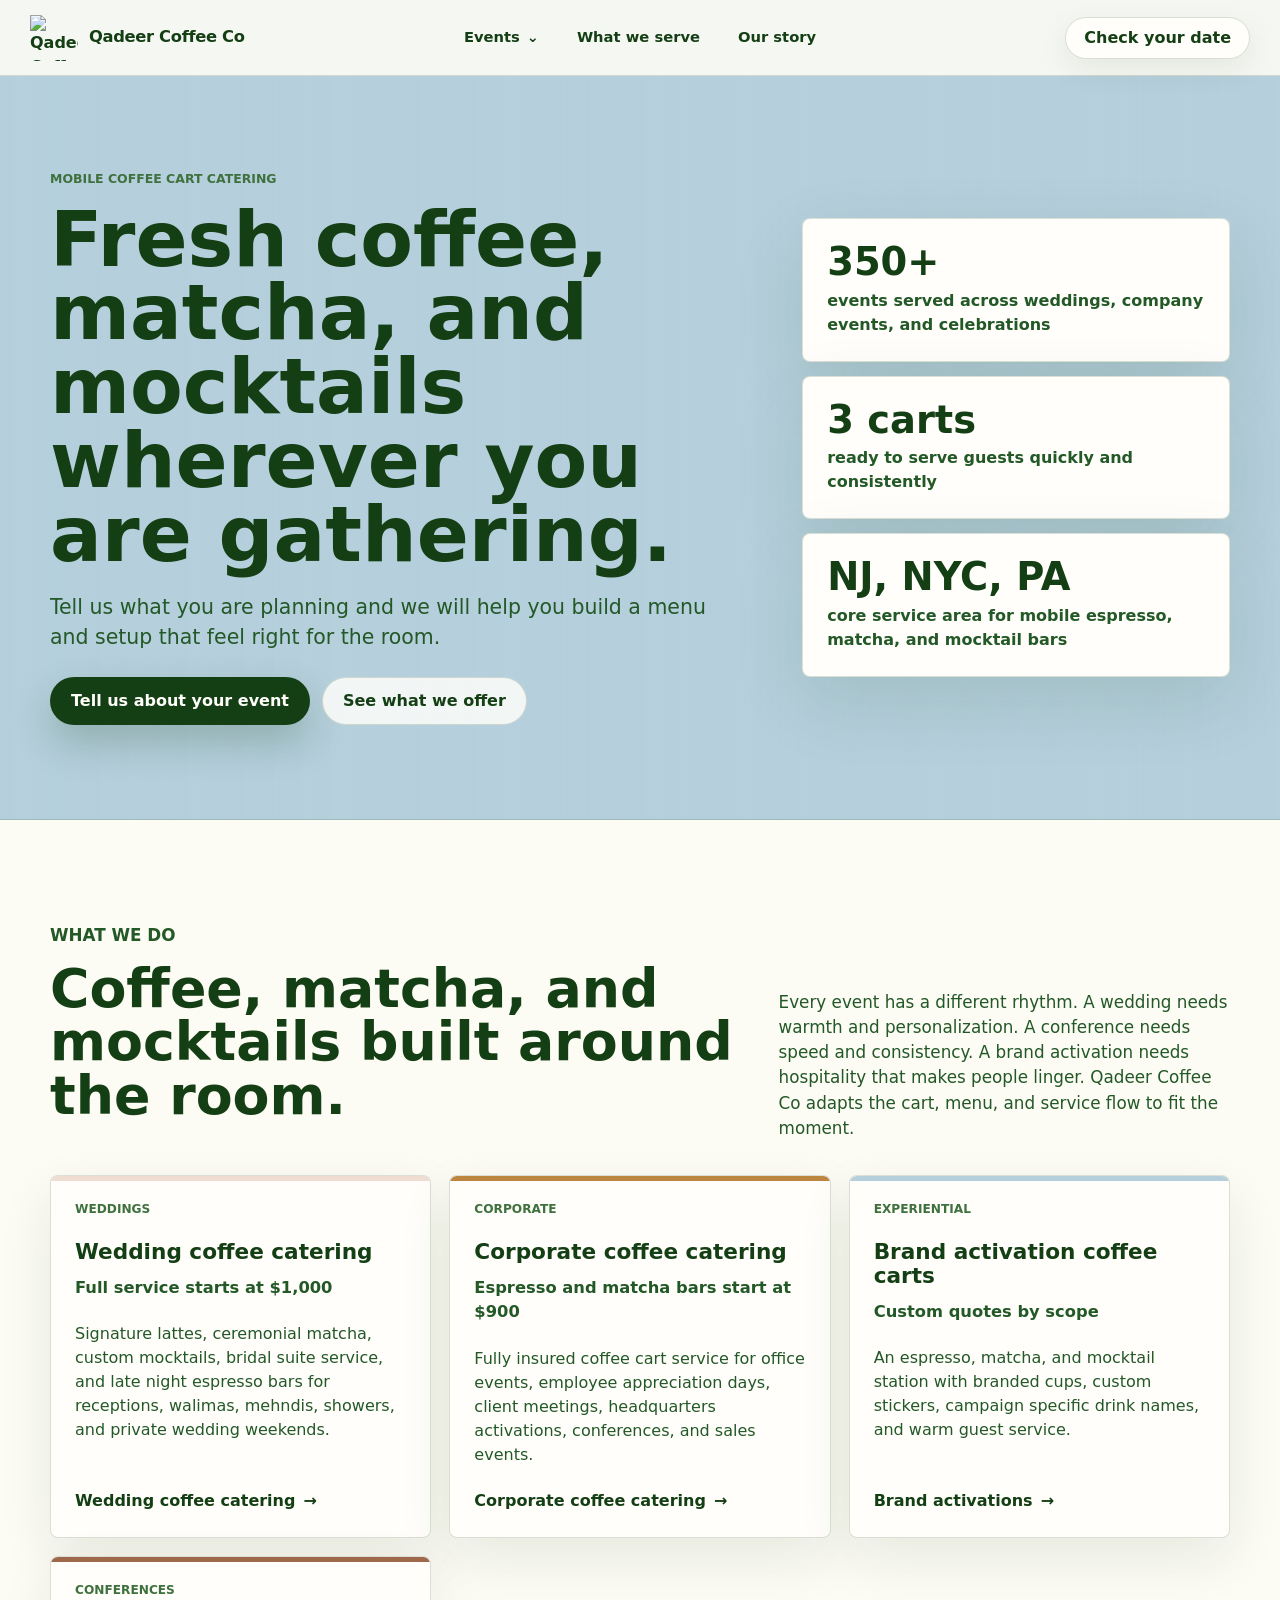
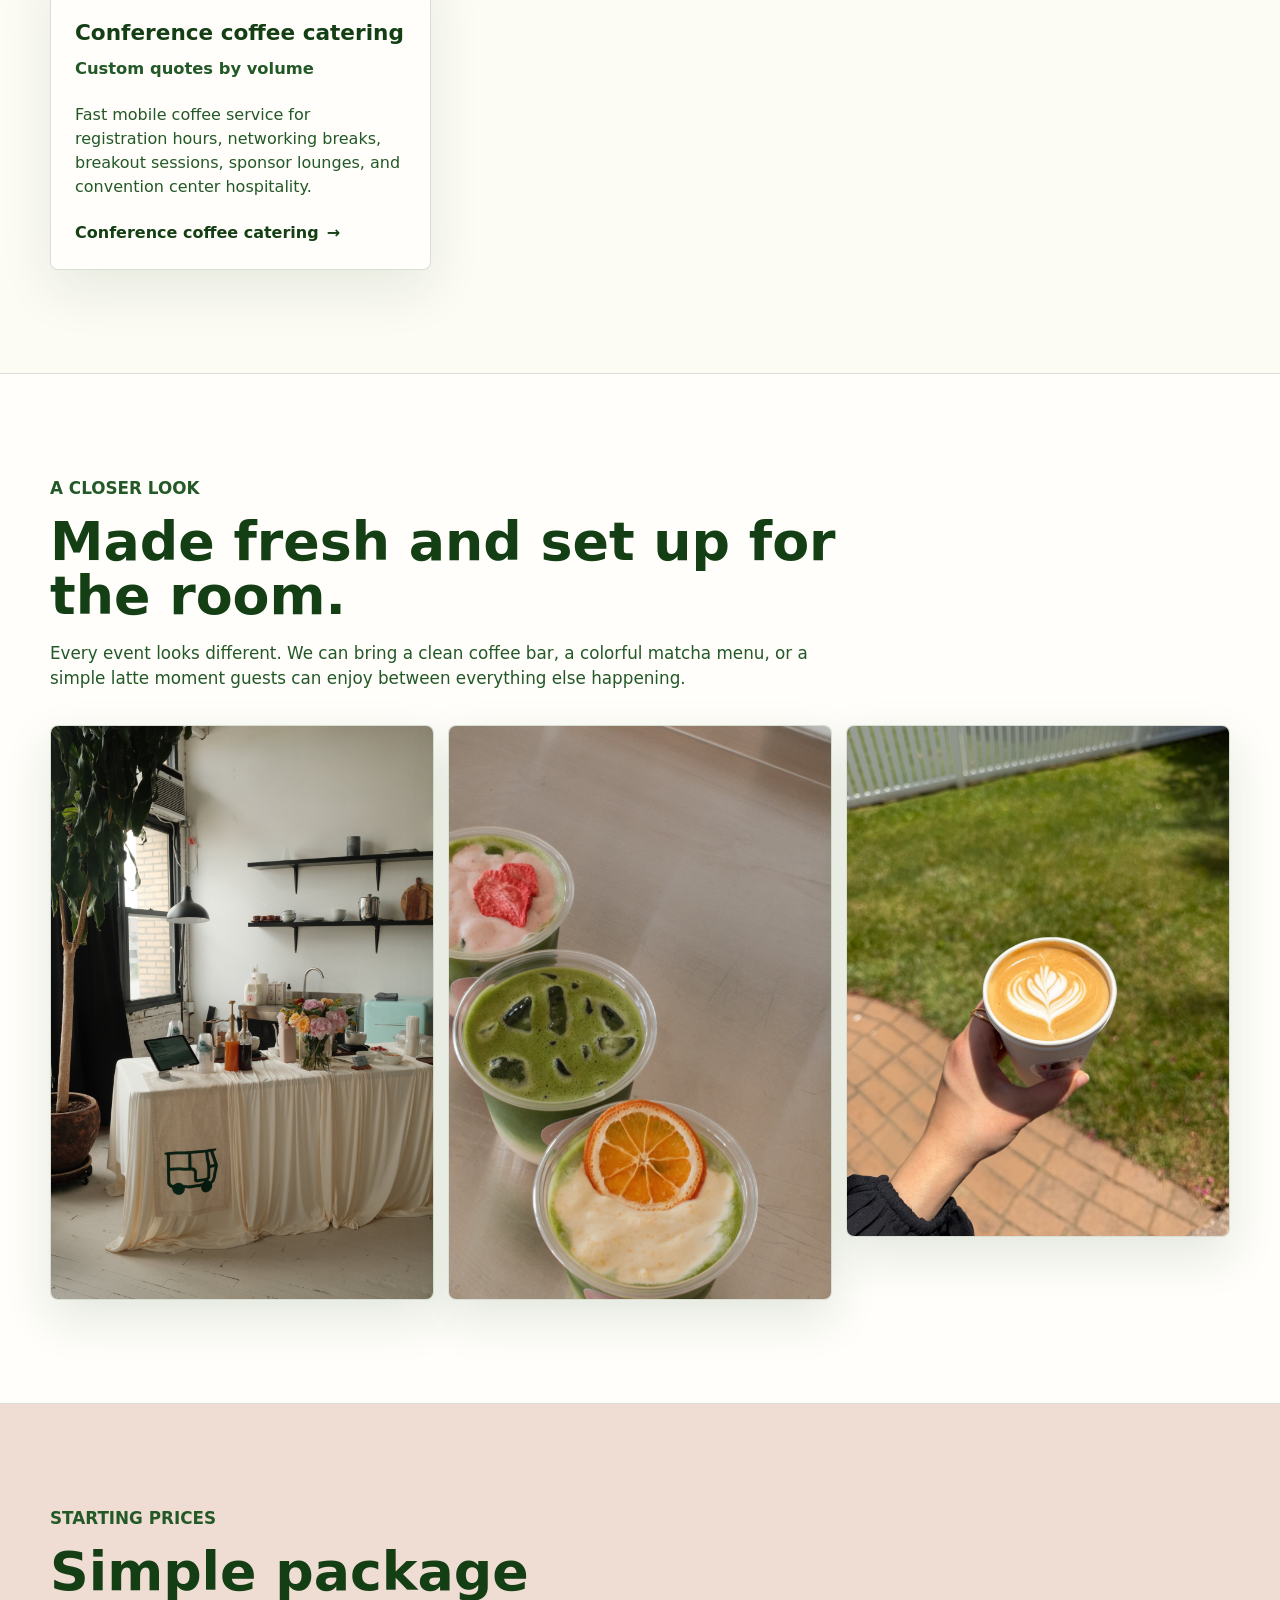
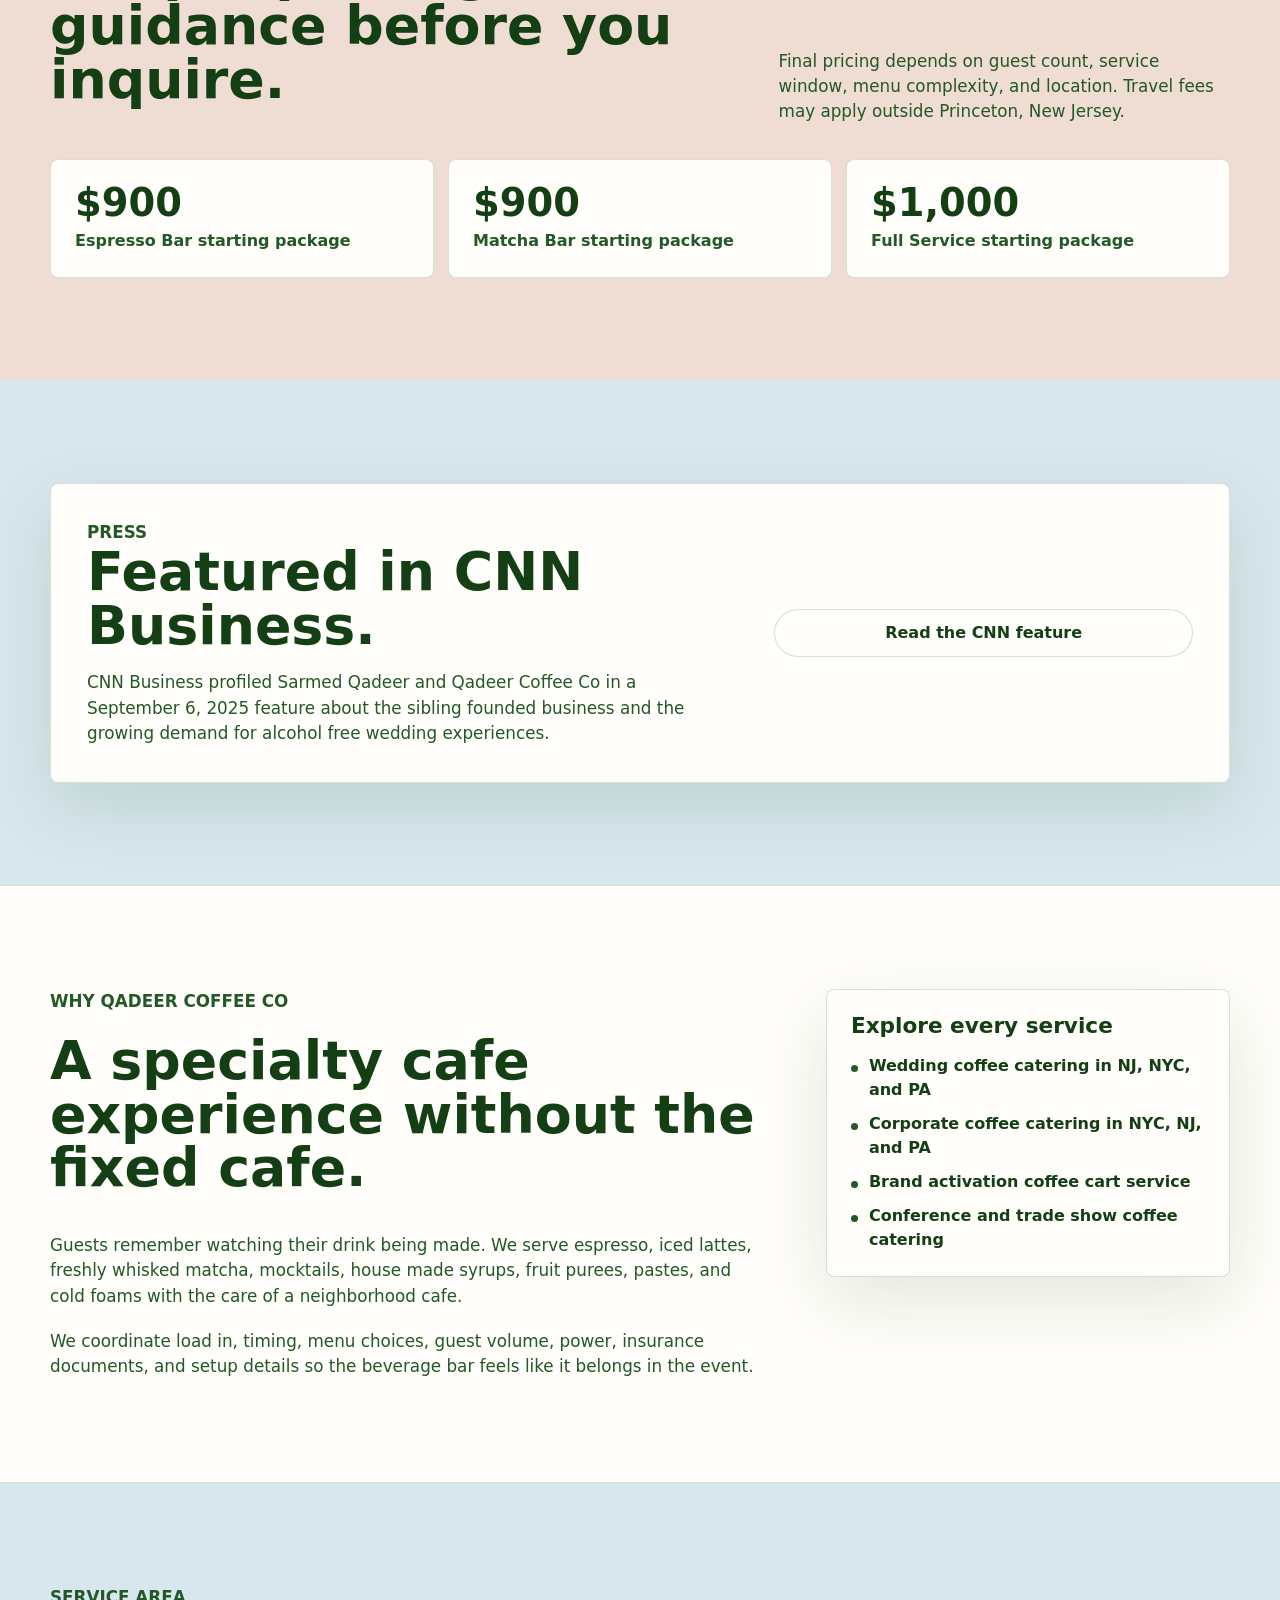
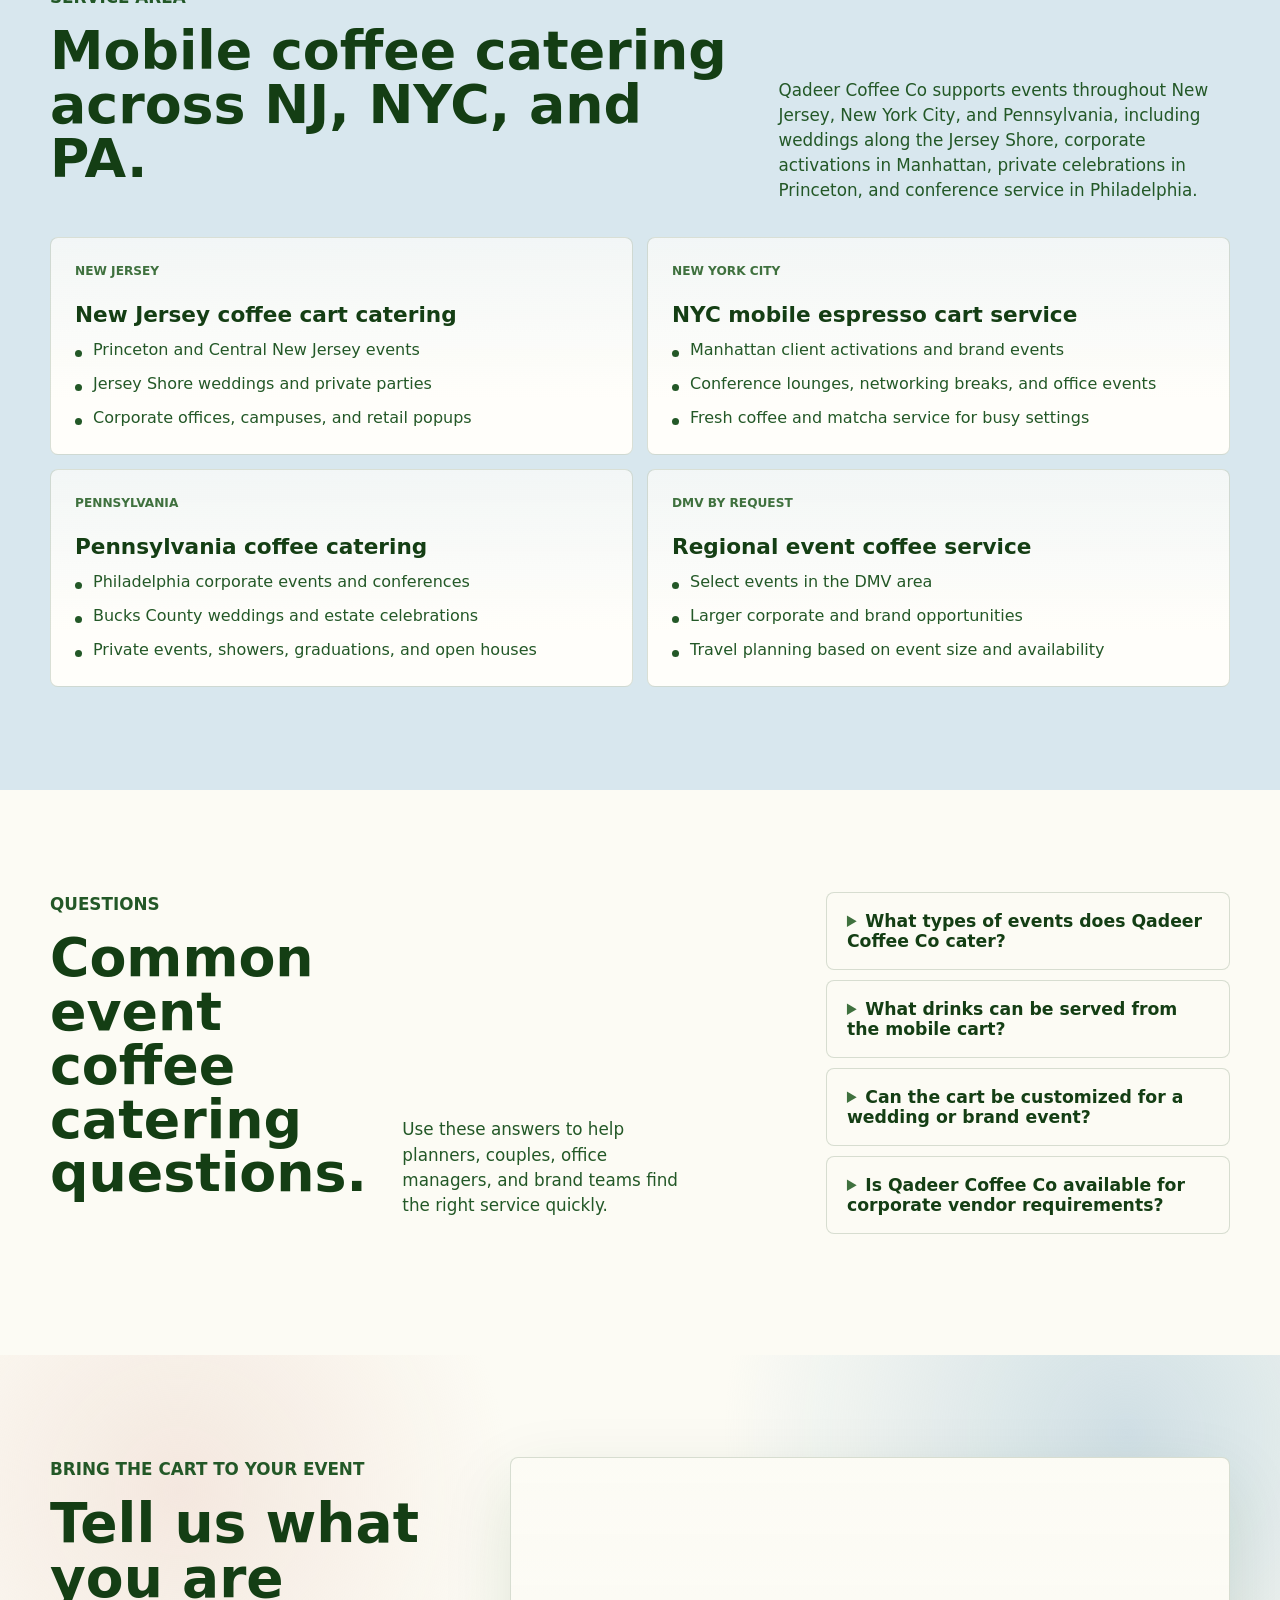
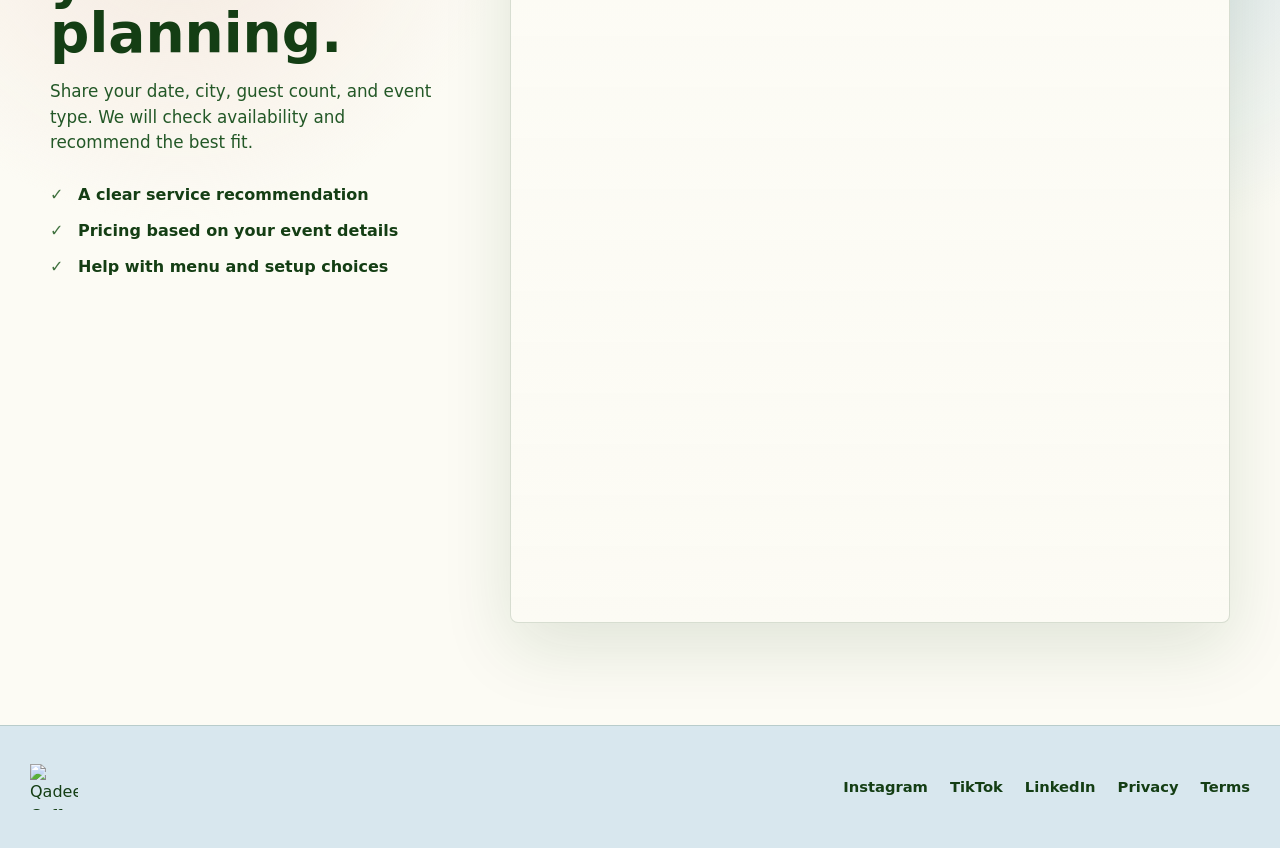
==== coffee-catering-services.html @ 43baf677 "Track Google Ads lead conversions" ====
<!doctype html>
<html lang="en">
  <head>
    <meta charset="utf-8">
    <meta name="viewport" content="width=device-width, initial-scale=1">
    <meta name="robots" content="index, follow, max-image-preview:large, max-snippet:-1, max-video-preview:-1">
    <title>Coffee Catering Services in NJ, NYC, and PA | Qadeer Coffee Co</title>
    <meta name="description" content="Mobile coffee cart catering for weddings, corporate events, conferences, brand activations, and private events across NJ, NYC, and PA.">
    <link rel="canonical" href="https://qadeercoffee.co/coffee-catering-services.html">
    <meta property="og:title" content="Coffee Catering Services in NJ, NYC, and PA | Qadeer Coffee Co">
    <meta property="og:description" content="Fresh espresso, matcha, and mocktail catering for weddings, corporate events, conferences, and private celebrations.">
    <meta property="og:type" content="website">
    <meta property="og:locale" content="en_US">
    <meta property="og:url" content="https://qadeercoffee.co/coffee-catering-services.html">
    <meta property="og:image" content="https://qadeercoffee.co/assets/corporate-event-bar.jpg">
    <meta name="twitter:card" content="summary_large_image">
    <!-- Google tag (gtag.js) -->
    <script async src="https://www.googletagmanager.com/gtag/js?id=G-YESCRDH3H0"></script>
    <script>
      window.dataLayer = window.dataLayer || [];
      function gtag(){dataLayer.push(arguments);}
      gtag("js", new Date());
      gtag("config", "G-YESCRDH3H0");
      gtag("config", "AW-18470423573");
    </script>
    <script src="analytics-events.js?v=ads-conversion-20260923" defer></script>
    <link rel="stylesheet" href="styles.css?v=lead-flow-20260922">
    <script type="application/ld+json">
      {
        "@context": "https://schema.org",
        "@graph": [
          {
            "@type": ["LocalBusiness", "FoodEstablishment"],
            "@id": "https://qadeercoffee.co/#business",
            "name": "Qadeer Coffee Co",
            "url": "https://qadeercoffee.co/",
            "description": "Mobile coffee, matcha, and mocktail cart catering for weddings, corporate events, brand activations, conferences, and private events.",
            "areaServed": ["New Jersey", "New York City", "Pennsylvania", "DMV"],
            "servesCuisine": ["Coffee", "Matcha", "Mocktails"],
            "sameAs": [
              "https://www.instagram.com/qadeercoffeeco",
              "https://www.tiktok.com/@qadeercoffeeco",
              "https://www.linkedin.com/company/qadeercoffeeco/"
            ]
          },
          {
            "@type": "ItemList",
            "@id": "https://qadeercoffee.co/coffee-catering-services.html#services",
            "name": "Qadeer Coffee Co event catering services",
            "itemListElement": [
              {"@type": "ListItem", "position": 1, "name": "Wedding coffee catering"},
              {"@type": "ListItem", "position": 2, "name": "Corporate coffee catering"},
              {"@type": "ListItem", "position": 3, "name": "Brand activation coffee carts"},
              {"@type": "ListItem", "position": 4, "name": "Conference coffee catering"}
            ]
          },
          {
            "@type": "FAQPage",
            "@id": "https://qadeercoffee.co/coffee-catering-services.html#faq",
            "mainEntity": [
              {
                "@type": "Question",
                "name": "What types of events does Qadeer Coffee Co cater?",
                "acceptedAnswer": {
                  "@type": "Answer",
                  "text": "Qadeer Coffee Co caters weddings, private events, corporate events, employee appreciation events, brand activations, retail popups, conferences, and client gatherings."
                }
              },
              {
                "@type": "Question",
                "name": "Where does Qadeer Coffee Co provide mobile coffee catering?",
                "acceptedAnswer": {
                  "@type": "Answer",
                  "text": "Qadeer Coffee Co provides mobile coffee cart catering across New Jersey, New York City, Pennsylvania, and select DMV-area events."
                }
              },
              {
                "@type": "Question",
                "name": "Can menus be customized for an event?",
                "acceptedAnswer": {
                  "@type": "Answer",
                  "text": "Yes. Menus can include custom lattes, matcha drinks, mocktails, house-made syrups, branded stickers, seasonal flavors, and signature drink names."
                }
              }
            ]
          }
        ]
      }
    </script>
  </head>
  <body>
    <a class="skip-link" href="#main">Skip to content</a>
    <header class="site-header">
      <div class="header-inner">
        <a class="brand" href="index.html" aria-label="Qadeer Coffee Co home">
          <img src="assets/qadeer-logo-mark.svg" alt="Qadeer Coffee Co">
          <span>Qadeer Coffee Co</span>
        </a>
        <button class="menu-toggle" type="button" aria-expanded="false" aria-controls="primary-nav" data-menu-toggle>
          <span></span><span></span><span></span><span class="sr-only">Menu</span>
        </button>
        <nav class="primary-nav" id="primary-nav" data-nav>
          <details class="nav-dropdown" data-nav-dropdown>
            <summary>Events <span aria-hidden="true">⌄</span></summary>
            <div class="nav-dropdown-panel">
              <a href="wedding-coffee-catering-nj-nyc-pa.html">Weddings and showers</a>
              <a href="corporate-coffee-catering-nyc-nj-pa.html">Company events</a>
              <a href="corporate-coffee-catering-nyc-nj-pa.html#brand-activations">Brand activations</a>
              <a href="conference-coffee-catering-trade-shows.html">Conferences and trade shows</a>
              <a href="index.html#private-events">Private celebrations</a>
            </div>
          </details>
          <a href="index.html#packages">What we serve</a>
          <a href="index.html#story">Our story</a>
        </nav>
        <a class="header-cta" href="#inquiry" data-lead-cta>Check your date</a>
      </div>
    </header>

    <main id="main">
      <section class="seo-hero">
        <div class="section-shell seo-hero-inner">
          <div>
            <p class="eyebrow">Mobile coffee cart catering</p>
            <h1>Fresh coffee, matcha, and mocktails wherever you are gathering.</h1>
            <p class="lede">Tell us what you are planning and we will help you build a menu and setup that feel right for the room.</p>
            <div class="hero-actions">
              <a class="button button-primary" href="#inquiry" data-lead-cta>Tell us about your event</a>
              <a class="button button-secondary" href="#services">See what we offer</a>
            </div>
          </div>
          <aside class="hero-proof" aria-label="Qadeer Coffee Co event experience">
            <div class="proof-card">
              <strong>350+</strong>
              <span>events served across weddings, company events, and celebrations</span>
            </div>
            <div class="proof-card">
              <strong>3 carts</strong>
              <span>ready to serve guests quickly and consistently</span>
            </div>
            <div class="proof-card">
              <strong>NJ, NYC, PA</strong>
              <span>core service area for mobile espresso, matcha, and mocktail bars</span>
            </div>
          </aside>
        </div>
      </section>

        <section class="band band-cream" id="services">
        <div class="section-shell">
          <div class="section-heading">
            <p class="eyebrow">What we do</p>
            <h2>Coffee, matcha, and mocktails built around the room.</h2>
            <p>Every event has a different rhythm. A wedding needs warmth and personalization. A conference needs speed and consistency. A brand activation needs hospitality that makes people linger. Qadeer Coffee Co adapts the cart, menu, and service flow to fit the moment.</p>
          </div>
          <div class="services-grid">
            <article class="service-card">
              <span>Weddings</span>
              <h3>Wedding coffee catering</h3>
              <p class="starting-price">Full service starts at $1,000</p>
              <p>Signature lattes, ceremonial matcha, custom mocktails, bridal suite service, and late night espresso bars for receptions, walimas, mehndis, showers, and private wedding weekends.</p>
              <a class="text-link" href="wedding-coffee-catering-nj-nyc-pa.html">Wedding coffee catering</a>
            </article>
            <article class="service-card">
              <span>Corporate</span>
              <h3>Corporate coffee catering</h3>
              <p class="starting-price">Espresso and matcha bars start at $900</p>
              <p>Fully insured coffee cart service for office events, employee appreciation days, client meetings, headquarters activations, conferences, and sales events.</p>
              <a class="text-link" href="corporate-coffee-catering-nyc-nj-pa.html">Corporate coffee catering</a>
            </article>
            <article class="service-card">
              <span>Experiential</span>
              <h3>Brand activation coffee carts</h3>
              <p class="starting-price">Custom quotes by scope</p>
              <p>An espresso, matcha, and mocktail station with branded cups, custom stickers, campaign specific drink names, and warm guest service.</p>
              <a class="text-link" href="corporate-coffee-catering-nyc-nj-pa.html#brand-activations">Brand activations</a>
            </article>
            <article class="service-card">
              <span>Conferences</span>
              <h3>Conference coffee catering</h3>
              <p class="starting-price">Custom quotes by volume</p>
              <p>Fast mobile coffee service for registration hours, networking breaks, breakout sessions, sponsor lounges, and convention center hospitality.</p>
              <a class="text-link" href="conference-coffee-catering-trade-shows.html">Conference coffee catering</a>
            </article>
          </div>
          </div>
        </section>

        <section class="band band-paper" aria-labelledby="service-gallery-title">
          <div class="section-shell">
            <div class="section-heading compact">
              <p class="eyebrow">A closer look</p>
              <h2 id="service-gallery-title">Made fresh and set up for the room.</h2>
              <p>Every event looks different. We can bring a clean coffee bar, a colorful matcha menu, or a simple latte moment guests can enjoy between everything else happening.</p>
            </div>
            <div class="photo-gallery">
              <figure class="photo-card">
                <img src="assets/corporate-event-bar.jpg" width="1280" height="1920" loading="lazy" decoding="async" alt="Qadeer Coffee Co beverage bar with flowers, syrups, espresso equipment, and a tablet menu">
                <figcaption class="image-caption">A complete bar styled for the event</figcaption>
              </figure>
              <figure class="photo-card">
                <img src="assets/matcha-menu.jpg" width="1280" height="1920" loading="lazy" decoding="async" alt="Three iced matcha drinks with strawberry and orange toppings">
                <figcaption class="image-caption">Fresh matcha with flavors and cold foam</figcaption>
              </figure>
              <figure class="photo-card">
                <img src="assets/latte-in-hand.jpg" width="1368" height="1824" loading="lazy" decoding="async" alt="Guest holding a fresh hot latte with hand poured latte art">
                <figcaption class="image-caption">Espresso drinks made fresh for each guest</figcaption>
              </figure>
            </div>
          </div>
        </section>

      <section class="band band-peach">
        <div class="section-shell">
          <div class="section-heading">
            <p class="eyebrow">Starting prices</p>
            <h2>Simple package guidance before you inquire.</h2>
            <p>Final pricing depends on guest count, service window, menu complexity, and location. Travel fees may apply outside Princeton, New Jersey.</p>
          </div>
          <div class="stats-grid">
            <div class="stat-card">
              <strong>$900</strong>
              <span>Espresso Bar starting package</span>
            </div>
            <div class="stat-card">
              <strong>$900</strong>
              <span>Matcha Bar starting package</span>
            </div>
            <div class="stat-card">
              <strong>$1,000</strong>
              <span>Full Service starting package</span>
            </div>
          </div>
        </div>
      </section>

      <section class="band band-blue">
        <div class="section-shell booking-panel">
          <div>
            <p class="eyebrow">Press</p>
            <h2>Featured in CNN Business.</h2>
            <p>CNN Business profiled Sarmed Qadeer and Qadeer Coffee Co in a September 6, 2025 feature about the sibling founded business and the growing demand for alcohol free wedding experiences.</p>
          </div>
          <a class="button button-secondary" href="https://www.cnn.com/2025/09/06/business/weddings-side-hustle?trk=public_post_comment-text" target="_blank" rel="noreferrer">Read the CNN feature</a>
        </div>
      </section>

      <section class="band band-paper">
        <div class="section-shell two-column">
          <div class="content-stack">
            <p class="eyebrow">Why Qadeer Coffee Co</p>
            <h2>A specialty cafe experience without the fixed cafe.</h2>
            <p>Guests remember watching their drink being made. We serve espresso, iced lattes, freshly whisked matcha, mocktails, house made syrups, fruit purees, pastes, and cold foams with the care of a neighborhood cafe.</p>
            <p>We coordinate load in, timing, menu choices, guest volume, power, insurance documents, and setup details so the beverage bar feels like it belongs in the event.</p>
          </div>
          <aside class="quick-links" aria-labelledby="quick-links-title">
            <h2 id="quick-links-title">Explore every service</h2>
            <ul>
              <li><a href="wedding-coffee-catering-nj-nyc-pa.html">Wedding coffee catering in NJ, NYC, and PA</a></li>
              <li><a href="corporate-coffee-catering-nyc-nj-pa.html">Corporate coffee catering in NYC, NJ, and PA</a></li>
              <li><a href="corporate-coffee-catering-nyc-nj-pa.html#brand-activations">Brand activation coffee cart service</a></li>
              <li><a href="conference-coffee-catering-trade-shows.html">Conference and trade show coffee catering</a></li>
            </ul>
          </aside>
        </div>
      </section>

      <section class="band band-blue">
        <div class="section-shell">
          <div class="section-heading">
            <p class="eyebrow">Service area</p>
            <h2>Mobile coffee catering across NJ, NYC, and PA.</h2>
            <p>Qadeer Coffee Co supports events throughout New Jersey, New York City, and Pennsylvania, including weddings along the Jersey Shore, corporate activations in Manhattan, private celebrations in Princeton, and conference service in Philadelphia.</p>
          </div>
          <div class="detail-grid">
            <article class="detail-card">
              <span>New Jersey</span>
              <h3>New Jersey coffee cart catering</h3>
              <ul>
                <li>Princeton and Central New Jersey events</li>
                <li>Jersey Shore weddings and private parties</li>
                <li>Corporate offices, campuses, and retail popups</li>
              </ul>
            </article>
            <article class="detail-card">
              <span>New York City</span>
              <h3>NYC mobile espresso cart service</h3>
              <ul>
                <li>Manhattan client activations and brand events</li>
                <li>Conference lounges, networking breaks, and office events</li>
                <li>Fresh coffee and matcha service for busy settings</li>
              </ul>
            </article>
            <article class="detail-card">
              <span>Pennsylvania</span>
              <h3>Pennsylvania coffee catering</h3>
              <ul>
                <li>Philadelphia corporate events and conferences</li>
                <li>Bucks County weddings and estate celebrations</li>
                <li>Private events, showers, graduations, and open houses</li>
              </ul>
            </article>
            <article class="detail-card">
              <span>DMV by request</span>
              <h3>Regional event coffee service</h3>
              <ul>
                <li>Select events in the DMV area</li>
                <li>Larger corporate and brand opportunities</li>
                <li>Travel planning based on event size and availability</li>
              </ul>
            </article>
          </div>
        </div>
      </section>

      <section class="band band-cream" id="faq">
        <div class="section-shell two-column">
          <div class="section-heading">
            <p class="eyebrow">Questions</p>
            <h2>Common event coffee catering questions.</h2>
            <p>Use these answers to help planners, couples, office managers, and brand teams find the right service quickly.</p>
          </div>
          <div class="faq-list">
            <details>
              <summary>What types of events does Qadeer Coffee Co cater?</summary>
              <p>Qadeer Coffee Co caters weddings, bridal showers, private parties, corporate events, employee appreciation days, sales events, client activations, brand activations, retail popups, conferences, and campus events.</p>
            </details>
            <details>
              <summary>What drinks can be served from the mobile cart?</summary>
              <p>Menus can include espresso drinks, hot and iced lattes, cappuccinos, americanos, freshly whisked matcha, handcrafted mocktails, bottled lattes, house made syrups, fruit purees, pastes, and cold foams.</p>
            </details>
            <details>
              <summary>Can the cart be customized for a wedding or brand event?</summary>
              <p>Yes. Qadeer Coffee Co can customize drink names, menu design, flavors, branded stickers, and the beverage lineup to match the event, couple, company, campaign, or guest experience.</p>
            </details>
            <details>
              <summary>Is Qadeer Coffee Co available for corporate vendor requirements?</summary>
              <p>Yes. Qadeer Coffee Co is built for professional event environments and can support corporate vendor onboarding needs such as insurance documentation and event logistics coordination.</p>
            </details>
          </div>
        </div>
      </section>

      <section class="contact-section" id="inquiry" data-contact-section aria-labelledby="service-inquiry-title">
        <div class="section-shell contact-layout">
          <div class="contact-heading">
            <p class="eyebrow">Bring the cart to your event</p>
            <h2 id="service-inquiry-title">Tell us what you are planning.</h2>
            <p>Share your date, city, guest count, and event type. We will check availability and recommend the best fit.</p>
            <ul class="inquiry-reassurance" aria-label="What happens next">
              <li>A clear service recommendation</li>
              <li>Pricing based on your event details</li>
              <li>Help with menu and setup choices</li>
            </ul>
          </div>
          <div class="booking-panel booking-panel-simple tally-panel">
            <iframe
              data-tally-src="https://tally.so/embed/KYvGGA?alignLeft=1&amp;hideTitle=1&amp;transparentBackground=1&amp;dynamicHeight=1&amp;originPage=services"
              width="100%"
              height="720"
              loading="lazy"
              frameborder="0"
              marginheight="0"
              marginwidth="0"
              title="Coffee cart catering inquiry form">
            </iframe>
          </div>
        </div>
      </section>
    </main>

    <a class="floating-book" href="#inquiry" data-lead-cta>Check your date</a>
    <footer class="site-footer">
      <div class="section-shell footer-inner">
        <a class="footer-brand" href="index.html" aria-label="Qadeer Coffee Co home">
          <img src="assets/qadeer-logo-mark.svg" alt="Qadeer Coffee Co">
        </a>
        <div class="social-links" aria-label="Social links">
          <a href="https://www.instagram.com/qadeercoffeeco" target="_blank" rel="noreferrer">Instagram</a>
          <a href="https://www.tiktok.com/@qadeercoffeeco" target="_blank" rel="noreferrer">TikTok</a>
          <a href="https://www.linkedin.com/company/qadeercoffeeco/" target="_blank" rel="noreferrer">LinkedIn</a>
          <a href="privacy-policy.html">Privacy</a>
          <a href="terms-of-service.html">Terms</a>
        </div>
      </div>
    </footer>
    <script src="script.js?v=lead-flow-20260922"></script>
    <script src="https://tally.so/widgets/embed.js" async></script>
  </body>
</html>
---- styles.css ----
:root {
  --green: #143e14;
  --green-2: #235827;
  --green-3: #3f713e;
  --blue: #b5cfdc;
  --blue-2: #d8e7ee;
  --cream: #fcfbf4;
  --paper: #fffefa;
  --peach: #efdcd2;
  --honey: #bd8640;
  --rose: #efdcd2;
  --clay: #9f684a;
  --mint: #b5cfdc;
  --line: rgba(20, 62, 20, 0.16);
  --shadow: 0 24px 70px rgba(20, 62, 20, 0.12);
  --header-height: 76px;
}

* {
  box-sizing: border-box;
}

html {
  scroll-behavior: smooth;
  scroll-padding-top: calc(var(--header-height) + 18px);
}

body {
  margin: 0;
  background: var(--blue);
  color: var(--green);
  font-family: Inter, "DM Sans", ui-sans-serif, system-ui, -apple-system, BlinkMacSystemFont, "Segoe UI", sans-serif;
  line-height: 1.5;
  text-rendering: optimizeLegibility;
}

body.menu-open {
  overflow: hidden;
}

img {
  display: block;
  max-width: 100%;
}

[id] {
  scroll-margin-top: calc(var(--header-height) + 18px);
}

a {
  color: inherit;
  text-decoration: none;
}

button,
input,
select,
textarea {
  font: inherit;
}

.sr-only {
  position: absolute;
  width: 1px;
  height: 1px;
  padding: 0;
  margin: -1px;
  overflow: hidden;
  clip: rect(0, 0, 0, 0);
  white-space: nowrap;
  border: 0;
}

.skip-link {
  position: fixed;
  left: 16px;
  top: 16px;
  z-index: 100;
  padding: 10px 14px;
  background: var(--green);
  color: var(--paper);
  transform: translateY(-150%);
  transition: transform 180ms ease;
}

.skip-link:focus {
  transform: translateY(0);
}

.section-shell {
  width: min(1180px, calc(100% - 40px));
  margin-inline: auto;
}

.site-header {
  position: sticky;
  inset: 0 0 auto;
  z-index: 50;
  height: var(--header-height);
  background: color-mix(in srgb, var(--cream) 90%, transparent);
  border-bottom: 1px solid var(--line);
  backdrop-filter: blur(18px);
}

.header-inner {
  width: min(1220px, calc(100% - 32px));
  height: 100%;
  margin-inline: auto;
  display: grid;
  grid-template-columns: minmax(170px, 1fr) auto minmax(170px, 1fr);
  align-items: center;
  gap: 22px;
}

.brand {
  display: inline-flex;
  align-items: center;
  width: max-content;
  gap: 11px;
  color: var(--green);
  font-weight: 800;
}

.brand img {
  width: 48px;
  height: 46px;
  object-fit: contain;
}

.brand span {
  white-space: nowrap;
  font-size: 1.02rem;
  letter-spacing: -0.02em;
}

.primary-nav {
  display: flex;
  align-items: center;
  justify-content: center;
  gap: clamp(16px, 3vw, 38px);
  font-size: 0.92rem;
  font-weight: 760;
}

.primary-nav a,
.social-links a {
  color: var(--green);
  transition: opacity 160ms ease, transform 160ms ease;
}

.primary-nav a:hover,
.social-links a:hover {
  opacity: 0.72;
}

.nav-dropdown {
  position: relative;
}

.nav-dropdown summary {
  display: flex;
  align-items: center;
  gap: 7px;
  color: var(--green);
  cursor: pointer;
  list-style: none;
}

.nav-dropdown summary::-webkit-details-marker {
  display: none;
}

.nav-dropdown summary span {
  font-size: 0.9rem;
  transition: transform 160ms ease;
}

.nav-dropdown[open] summary span {
  transform: rotate(180deg);
}

.nav-dropdown-panel {
  position: absolute;
  top: calc(100% + 17px);
  left: 50%;
  width: 260px;
  padding: 9px;
  border: 1px solid var(--line);
  border-radius: 12px;
  background: var(--paper);
  box-shadow: var(--shadow);
  transform: translateX(-50%);
}

.nav-dropdown-panel a {
  display: block;
  padding: 11px 12px;
  border-radius: 7px;
  line-height: 1.25;
}

.nav-dropdown-panel a:hover {
  background: var(--blue-2);
  opacity: 1;
}

.header-cta {
  justify-self: end;
  display: inline-flex;
  align-items: center;
  min-height: 42px;
  padding: 0 18px;
  border: 1px solid var(--line);
  background: var(--paper);
  color: var(--green);
  box-shadow: 0 10px 30px rgba(20, 62, 20, 0.08);
  font-weight: 760;
  border-radius: 999px;
}

.menu-toggle {
  display: none;
  justify-self: end;
  width: 44px;
  height: 44px;
  place-items: center;
  padding: 0;
  border: 1px solid var(--line);
  border-radius: 50%;
  background: var(--paper);
  color: var(--green);
}

.menu-toggle span:not(.sr-only) {
  display: block;
  width: 18px;
  height: 2px;
  margin: 3px auto;
  background: var(--green);
  border-radius: 999px;
}

.hero {
  position: relative;
  min-height: 620px;
  overflow: hidden;
  background:
    radial-gradient(circle at 18% 16%, rgba(239, 220, 210, 0.85), transparent 26%),
    linear-gradient(112deg, var(--cream) 0 64%, var(--blue-2) 64% 100%);
}

.hero-content {
  display: grid;
  grid-template-columns: minmax(0, 0.92fr) minmax(360px, 0.72fr);
  gap: clamp(38px, 6vw, 86px);
  align-items: center;
  min-height: 620px;
  padding-block: 58px;
}

.hero-copy {
  min-width: 0;
}

.hero-card {
  position: relative;
  margin: 0;
  width: min(100%, 430px);
  justify-self: end;
}

.hero-card img {
  display: block;
  width: 100%;
  height: auto;
  border: 10px solid var(--paper);
  border-radius: 180px 180px 18px 18px;
  box-shadow: 0 30px 70px rgba(20, 62, 20, 0.18);
}

.hero-card figcaption {
  position: absolute;
  right: -24px;
  bottom: 28px;
  max-width: 190px;
  padding: 12px 15px;
  border: 1px solid var(--line);
  border-radius: 10px;
  background: var(--paper);
  box-shadow: 0 16px 36px rgba(20, 62, 20, 0.12);
  color: var(--green);
  font-size: 0.83rem;
  font-weight: 780;
  line-height: 1.3;
}

.hero-card figcaption.image-caption,
.photo-card figcaption.image-caption {
  position: absolute;
  width: 1px;
  height: 1px;
  padding: 0;
  margin: -1px;
  overflow: hidden;
  clip: rect(0, 0, 0, 0);
  white-space: nowrap;
  border: 0;
  box-shadow: none;
}

.eyebrow {
  margin: 0 0 14px;
  color: var(--green-3);
  font-size: 0.78rem;
  font-weight: 860;
  letter-spacing: 0;
  text-transform: uppercase;
}

.hero h1 {
  max-width: 11ch;
  margin: 0;
  color: var(--green);
  font-size: clamp(3.3rem, 5.7vw, 5.8rem);
  line-height: 0.91;
  letter-spacing: -0.055em;
  white-space: normal;
}

.hero-lede {
  max-width: 570px;
  margin: 24px 0 0;
  color: var(--green-2);
  font-size: clamp(1.05rem, 1.55vw, 1.25rem);
  line-height: 1.48;
}

.hero-actions {
  display: flex;
  flex-wrap: wrap;
  gap: 12px;
  margin-top: 24px;
}

.hero-trust-note {
  margin: 18px 0 0;
  color: var(--green-2);
  font-size: 0.9rem;
  font-weight: 760;
}

.home-proof {
  padding: 26px 0;
  background: var(--paper);
  border-block: 1px solid var(--line);
}

.home-proof-grid {
  display: grid;
  grid-template-columns: repeat(4, minmax(0, 1fr));
  gap: 18px;
}

.home-proof-grid div {
  padding-left: 18px;
  border-left: 3px solid var(--honey);
}

.home-proof-grid strong,
.home-proof-grid span {
  display: block;
}

.home-proof-grid strong {
  font-size: clamp(1.65rem, 3vw, 2.35rem);
  line-height: 1;
}

.home-proof-grid span {
  margin-top: 6px;
  color: var(--green-2);
  font-size: 0.92rem;
  font-weight: 720;
}

.button {
  display: inline-flex;
  align-items: center;
  justify-content: center;
  min-height: 48px;
  padding: 0 20px;
  border-radius: 999px;
  border: 1px solid transparent;
  font-weight: 820;
  transition: transform 160ms ease, box-shadow 160ms ease, background 160ms ease;
}

.button:hover,
.header-cta:hover,
.floating-book:hover {
  transform: translateY(-1px);
}

.button-primary {
  background: var(--green);
  color: var(--paper);
  box-shadow: 0 18px 38px rgba(20, 62, 20, 0.22);
}

.button-secondary {
  background: color-mix(in srgb, var(--paper) 82%, transparent);
  border-color: var(--line);
  color: var(--green);
}

.corporate-section,
.packages-section,
.story-section,
.contact-section {
  padding: clamp(72px, 8vw, 118px) 0;
}

.corporate-section,
.packages-section {
  background: var(--cream);
}

.corporate-section {
  border-bottom: 1px solid var(--line);
}

.corporate-grid {
  display: grid;
  grid-template-columns: minmax(320px, 0.62fr) minmax(420px, 0.9fr);
  gap: clamp(32px, 6vw, 74px);
  align-items: start;
}

.corporate-copy {
  max-width: 560px;
}

.corporate-copy h2 {
  max-width: 14ch;
  font-size: clamp(2.25rem, 2.55vw, 3.2rem);
  line-height: 1.06;
}

.story-section {
  background: var(--peach);
}

.intro-grid {
  display: grid;
  grid-template-columns: minmax(0, 0.93fr) minmax(280px, 0.72fr);
  gap: clamp(34px, 7vw, 88px);
  align-items: center;
}

.intro-copy h2,
.corporate-copy h2,
.section-heading h2,
.story-copy h2,
.faq-intro h2,
.contact-heading h2 {
  margin: 0;
  color: var(--green);
  font-size: clamp(2rem, 4.3vw, 4.4rem);
  line-height: 1;
  letter-spacing: 0;
}

.intro-copy p:not(.eyebrow),
.corporate-copy p:not(.eyebrow),
.section-heading p,
.story-copy p,
.corporate-list p,
.booking-steps p,
.faq-intro p,
.faq-list p,
.booking-panel p {
  color: var(--green-2);
  font-size: 1.05rem;
}

.intro-copy p:not(.eyebrow),
.corporate-copy p:not(.eyebrow) {
  max-width: 680px;
  margin: 20px 0;
}

.corporate-section .corporate-copy h2 {
  max-width: 14ch;
  font-size: clamp(2.25rem, 2.55vw, 3.2rem);
  line-height: 1.06;
}

.text-link {
  display: inline-flex;
  align-items: center;
  gap: 8px;
  color: var(--green);
  font-weight: 860;
  transition: color 160ms ease;
}

.text-link::after {
  content: "→";
  transition: transform 160ms ease;
}

.text-link:hover {
  color: var(--green-3);
}

.text-link:hover::after {
  transform: translateX(4px);
}

.inline-photo {
  margin: 0;
  display: grid;
  grid-template-columns: minmax(150px, 0.78fr) minmax(150px, 0.6fr);
  gap: 22px;
  align-items: end;
}

.inline-photo img {
  width: 100%;
  aspect-ratio: 4 / 5;
  object-fit: cover;
  box-shadow: var(--shadow);
}

.inline-photo figcaption {
  max-width: 230px;
  padding-bottom: 14px;
  color: var(--green-2);
  font-size: 0.92rem;
}

.trusted {
  padding: 38px 0;
  overflow: hidden;
  border-block: 1px solid var(--line);
  background: var(--blue);
}

.trusted-shell {
  display: block;
  text-align: center;
}

.trusted-label {
  margin-bottom: 0;
  color: var(--green);
  font-family: inherit;
  font-size: clamp(1.12rem, 1.65vw, 1.52rem);
  font-weight: 860;
  line-height: 1.1;
  letter-spacing: 0;
  text-transform: uppercase;
}

.trusted h2 {
  margin: 0;
  color: var(--green);
  font-size: clamp(1.5rem, 2.4vw, 2.55rem);
  line-height: 1.1;
  white-space: nowrap;
}

.trusted .eyebrow {
  margin-bottom: 10px;
}

.logo-marquee {
  margin-top: 24px;
  overflow: hidden;
}

.logo-track {
  display: flex;
  align-items: center;
  gap: 58px;
  width: max-content;
  animation: logo-scroll 36s linear infinite;
}

.logo-track img {
  width: 126px;
  max-height: 48px;
  object-fit: contain;
  opacity: 0.9;
  background: transparent;
}

.logo-track img[src*="anthropologie"] {
  width: 188px;
}

.logo-track img.logo-google {
  width: 106px;
  max-height: 34px;
}

.logo-track img[src*="ascension"] {
  width: 136px;
}

.logo-track img.logo-impiricus {
  width: 148px;
}

.logo-track img.logo-starcom {
  width: 148px;
  filter: none;
}

.logo-track img.logo-tcnj {
  width: 152px;
  max-height: 46px;
}

@keyframes logo-scroll {
  from {
    transform: translateX(0);
  }

  to {
    transform: translateX(calc(-50% - 29px));
  }
}

.section-heading {
  display: grid;
  grid-template-columns: minmax(0, 0.8fr) minmax(280px, 0.52fr);
  gap: 34px;
  align-items: end;
  margin-bottom: 34px;
}

.section-heading .eyebrow {
  grid-column: 1 / -1;
  margin-bottom: -20px;
}

.section-heading p {
  margin: 0;
}

.packages-heading {
  display: block;
}

.packages-heading .eyebrow {
  margin-bottom: 18px;
}

.packages-heading h2 {
  max-width: none;
  font-size: 3.8rem;
  line-height: 0.98;
}

.packages-section .packages-heading {
  margin-bottom: 38px;
}

.events-heading {
  margin-bottom: 34px;
}

.events-heading p:not(.eyebrow) {
  max-width: 1000px;
  margin-top: 18px;
}

.section-heading.compact {
  display: block;
  max-width: 810px;
}

.section-heading.compact .eyebrow {
  margin-bottom: 14px;
}

.package-grid {
  display: grid;
  grid-template-columns: repeat(5, minmax(220px, 1fr));
  gap: 14px;
  overflow-x: auto;
  padding-bottom: 6px;
  scroll-snap-type: x proximity;
  scroll-padding-inline: 2px;
  -webkit-overflow-scrolling: touch;
}

.events-grid {
  display: grid;
  grid-template-columns: repeat(6, minmax(0, 1fr));
  gap: 16px;
  align-items: start;
}

.event-card-photo-placeholder {
  visibility: hidden;
}

.package-card,
.testimonial-card,
.service-card,
.corporate-list article,
.booking-steps article,
.faq-list details,
.story-rail div,
.booking-panel {
  border: 1px solid var(--line);
  border-radius: 8px;
  background: var(--paper);
}

.corporate-list {
  display: grid;
  grid-template-columns: repeat(2, minmax(0, 1fr));
  gap: 14px;
}

.corporate-list article {
  min-height: 205px;
  padding: 20px;
  background:
    linear-gradient(180deg, color-mix(in srgb, var(--blue-2) 36%, transparent), transparent 74%),
    var(--paper);
}

.corporate-list span,
.booking-steps span {
  display: inline-grid;
  place-items: center;
  width: 34px;
  height: 34px;
  margin-bottom: 18px;
  border-radius: 50%;
  background: var(--green);
  color: var(--paper);
  font-size: 0.82rem;
  font-weight: 860;
}

.corporate-list h3,
.booking-steps h3,
.faq-list summary {
  margin: 0;
  color: var(--green);
  font-size: 1.08rem;
  line-height: 1.16;
}

.corporate-list p,
.booking-steps p {
  margin: 12px 0 0;
  font-size: 0.98rem;
}

.package-card {
  position: relative;
  min-height: 370px;
  padding: 22px;
  overflow: hidden;
  scroll-snap-align: start;
}

.event-card {
  grid-column: span 2;
  overflow: hidden;
  border: 1px solid var(--line);
  border-radius: 12px;
  background: var(--paper);
  box-shadow: 0 16px 42px rgba(20, 62, 20, 0.07);
}

.event-card-wide {
  grid-column: span 4;
}

.event-card-link {
  display: block;
  color: inherit;
}

.event-card-link:focus-visible {
  outline: 3px solid var(--honey);
  outline-offset: 6px;
  border-radius: 6px;
}

.event-card:hover .event-card-link h3,
.event-card:focus-within .event-card-link h3 {
  color: var(--green-3);
}

.event-card-photo {
  display: block;
  width: 100%;
  height: auto;
  margin: 0;
  background: var(--cream);
}

.event-card-wide .event-card-link {
  display: grid;
  grid-template-columns: minmax(0, 1.2fr) minmax(250px, 0.8fr);
  align-items: stretch;
}

.event-card-wide .event-card-photo {
  align-self: center;
}

.event-card-copy {
  padding: 24px;
}

.event-card-copy span {
  display: block;
  margin: 0 0 14px;
  color: var(--green-3);
  font-size: 0.74rem;
  font-weight: 880;
  text-transform: uppercase;
}

.event-card-copy h3 {
  min-height: 0;
  margin: 0 0 12px;
  font-size: clamp(1.35rem, 2vw, 2rem);
  line-height: 1.05;
}

.event-card-copy p {
  margin: 0;
  color: var(--green-2);
  line-height: 1.45;
}

.event-card-copy b {
  display: inline-flex;
  align-items: center;
  gap: 7px;
  margin-top: 20px;
  font-size: 0.92rem;
}

.event-card-copy b::after {
  content: "→";
}

.package-card::before {
  content: "";
  position: absolute;
  inset: 0 0 auto;
  height: 5px;
  background: var(--rose);
}

.package-card:nth-child(2)::before {
  background: var(--honey);
}

.package-card:nth-child(3)::before {
  background: var(--mint);
}

.package-card:nth-child(4)::before {
  background: var(--clay);
}

.package-card:nth-child(5)::before {
  background: var(--blue-2);
}

.package-featured {
  background: linear-gradient(160deg, var(--green) 0%, var(--green-2) 100%);
  color: var(--paper);
  border-color: color-mix(in srgb, var(--green) 70%, var(--paper));
}

.package-featured::before {
  background: var(--honey);
}

.package-card span {
  display: inline-block;
  margin-bottom: 26px;
  color: inherit;
  font-size: 0.76rem;
  font-weight: 880;
  text-transform: uppercase;
}

.package-card h3 {
  margin: 0 0 14px;
  color: inherit;
  font-size: 1.55rem;
  line-height: 1.04;
}

.starting-price {
  margin: -2px 0 14px;
  color: var(--green);
  font-size: 1.02rem;
  font-weight: 860;
}

.package-featured .starting-price {
  color: var(--paper);
}

.package-card p,
.package-card li {
  color: inherit;
}

.package-card p {
  margin: 0 0 20px;
}

.package-card ul {
  display: grid;
  gap: 10px;
  margin: 0;
  padding: 0;
  list-style: none;
}

.package-card li {
  position: relative;
  padding-left: 17px;
  font-size: 0.92rem;
}

.package-card li::before {
  content: "";
  position: absolute;
  left: 0;
  top: 0.68em;
  width: 7px;
  height: 7px;
  border-radius: 50%;
  background: currentColor;
}

.package-note {
  max-width: 720px;
  margin: 18px 0 0;
  color: var(--green-2);
  font-size: 0.98rem;
  font-weight: 720;
}

.services-section {
  padding: clamp(72px, 8vw, 110px) 0;
  background:
    linear-gradient(180deg, color-mix(in srgb, var(--blue-2) 74%, var(--cream)) 0%, var(--cream) 100%);
}

.services-shell {
  display: grid;
  gap: 34px;
}

.services-grid {
  display: grid;
  grid-template-columns: repeat(3, 1fr);
  gap: 18px;
}

.service-card {
  overflow: hidden;
  box-shadow: 0 20px 54px rgba(20, 62, 20, 0.09);
}

.service-card img {
  width: 100%;
  aspect-ratio: 4 / 3;
  object-fit: cover;
}

.service-card div {
  position: relative;
  z-index: 1;
  padding: 22px;
  background: var(--paper);
}

.service-card h3 {
  margin: 0 0 12px;
  font-size: 1.22rem;
  line-height: 1.12;
}

.service-card p {
  margin: 0;
  color: var(--green-2);
}

.story-grid {
  display: grid;
  grid-template-columns: minmax(0, 0.78fr) minmax(300px, 0.64fr);
  gap: clamp(32px, 6vw, 78px);
  align-items: center;
}

.story-copy p {
  max-width: 690px;
}

.story-photo {
  margin: 0;
}

.story-photo img {
  display: block;
  width: 100%;
  height: auto;
  border: 1px solid var(--line);
  border-radius: 8px;
  box-shadow: 0 18px 54px rgba(20, 62, 20, 0.13);
}

.story-rail {
  display: grid;
  gap: 12px;
}

.story-rail div {
  padding: 20px;
}

.story-rail span {
  color: var(--honey);
  font-weight: 860;
}

.story-rail strong {
  display: block;
  margin-top: 8px;
  font-size: 1.08rem;
}

.story-rail p {
  margin: 8px 0 0;
  color: var(--green-2);
}

.testimonials-section {
  padding: 68px 0;
  background: var(--paper);
  border-block: 1px solid var(--line);
}

.testimonials-section .section-heading {
  margin-bottom: 24px;
}

.testimonial-carousel {
  overflow: hidden;
  padding-bottom: 4px;
  -webkit-mask-image: linear-gradient(90deg, transparent 0, #000 5%, #000 95%, transparent 100%);
  mask-image: linear-gradient(90deg, transparent 0, #000 5%, #000 95%, transparent 100%);
}

.testimonial-grid {
  display: flex;
  align-items: stretch;
  gap: 14px;
  width: max-content;
  transform: translateX(0);
  animation: none;
  will-change: transform;
}

.testimonial-grid.is-ready {
  animation: testimonial-scroll 62s linear infinite;
}

.testimonial-carousel:hover .testimonial-grid,
.testimonial-carousel:focus-within .testimonial-grid {
  animation-play-state: paused;
}

.testimonial-card {
  flex: 0 0 clamp(280px, 23vw, 360px);
  min-height: 250px;
  padding: 22px;
  display: flex;
  flex-direction: column;
  justify-content: space-between;
  background: var(--cream);
}

.testimonial-card p {
  margin: 0;
  color: var(--green);
  font-size: 0.98rem;
}

.testimonial-card footer {
  margin-top: 24px;
}

.testimonial-card strong,
.testimonial-card span {
  display: block;
}

.testimonial-card span {
  margin-top: 3px;
  color: var(--green-2);
  font-size: 0.86rem;
}

@keyframes testimonial-scroll {
  from {
    transform: translateX(0);
  }

  to {
    transform: translateX(calc(-50% - 7px));
  }
}

.booking-steps-section {
  background: var(--blue);
}

.steps-grid {
  display: grid;
  grid-template-columns: minmax(0, 0.54fr) minmax(420px, 1fr);
  gap: clamp(28px, 5vw, 64px);
  align-items: start;
}

.booking-steps {
  display: grid;
  grid-template-columns: repeat(3, minmax(0, 1fr));
  gap: 14px;
}

.booking-steps article {
  min-height: 230px;
  padding: 22px;
}

.booking-steps span {
  background: var(--paper);
  color: var(--green);
  border: 1px solid var(--line);
}

.faq-section {
  background: var(--paper);
  border-block: 1px solid var(--line);
}

.faq-grid {
  display: grid;
  grid-template-columns: minmax(0, 0.52fr) minmax(420px, 1fr);
  gap: clamp(30px, 6vw, 76px);
  align-items: start;
}

.faq-intro p {
  max-width: 560px;
}

.faq-list {
  display: grid;
  gap: 10px;
}

.faq-list details {
  padding: 18px 20px;
  background: var(--cream);
}

.faq-list summary {
  cursor: pointer;
  font-weight: 820;
}

.faq-list summary::marker {
  color: var(--green-3);
}

.faq-list p {
  margin: 12px 0 0;
  font-size: 0.96rem;
}

.contact-section {
  background:
    radial-gradient(circle at 14% 14%, color-mix(in srgb, var(--peach) 62%, transparent), transparent 24%),
    radial-gradient(circle at 88% 8%, color-mix(in srgb, var(--blue) 62%, transparent), transparent 28%),
    var(--cream);
}

.contact-heading {
  max-width: 920px;
}

.contact-heading .eyebrow {
  color: var(--green-2);
  font-size: 1.05rem;
}

.contact-heading p:not(.eyebrow) {
  max-width: 610px;
  margin: 18px 0 0;
  color: var(--green-2);
  font-size: 1.05rem;
}

.inquiry-reassurance {
  display: grid;
  gap: 12px;
  margin: 28px 0 0;
  padding: 0;
  list-style: none;
  color: var(--green);
  font-weight: 760;
}

.inquiry-reassurance li {
  position: relative;
  padding-left: 28px;
}

.inquiry-reassurance li::before {
  content: "✓";
  position: absolute;
  left: 0;
  color: var(--green-3);
  font-weight: 900;
}

.contact-layout {
  display: grid;
  grid-template-columns: minmax(0, 0.55fr) minmax(360px, 1fr);
  gap: clamp(26px, 5vw, 70px);
  align-items: start;
}

.process-gallery {
  display: grid;
  grid-template-columns: repeat(4, 1fr);
  gap: 14px;
  margin: 30px 0 26px;
}

.process-gallery img {
  width: 100%;
  aspect-ratio: 4 / 5;
  object-fit: cover;
  box-shadow: 0 18px 44px rgba(20, 62, 20, 0.1);
}

.process-gallery img:nth-child(2) {
  object-position: 43% center;
}

.booking-panel {
  display: grid;
  grid-template-columns: minmax(260px, 0.55fr) minmax(300px, 1fr);
  gap: clamp(22px, 4vw, 50px);
  padding: clamp(22px, 4vw, 36px);
  box-shadow: var(--shadow);
}

.booking-panel-simple {
  display: block;
}

.tally-panel {
  min-height: 720px;
  padding: clamp(14px, 2vw, 22px);
  overflow: hidden;
  background:
    linear-gradient(180deg, rgba(252, 251, 244, 0.92), rgba(252, 251, 244, 0.98)),
    var(--paper);
}

.tally-panel iframe {
  display: block;
  width: 100%;
  min-height: 700px;
  border: 0;
  background: transparent;
}

.booking-panel h3 {
  margin: 0 0 12px;
  font-size: clamp(1.6rem, 2.6vw, 2.6rem);
  line-height: 1.02;
}

.booking-panel p {
  margin: 0;
}

.booking-form {
  display: grid;
  grid-template-columns: repeat(2, minmax(0, 1fr));
  gap: 14px;
}

.booking-form label {
  display: grid;
  gap: 7px;
  color: var(--green);
  font-size: 0.88rem;
  font-weight: 760;
}

.booking-form input,
.booking-form select,
.booking-form textarea {
  width: 100%;
  min-height: 48px;
  border: 1px solid var(--line);
  border-radius: 8px;
  background: var(--cream);
  color: var(--green);
  padding: 11px 13px;
  outline: 0;
}

.booking-form textarea {
  resize: vertical;
}

.booking-form input:focus,
.booking-form select:focus,
.booking-form textarea:focus {
  border-color: var(--green-3);
  box-shadow: 0 0 0 4px rgba(60, 117, 57, 0.12);
}

.booking-form input::placeholder,
.booking-form textarea::placeholder {
  color: rgba(20, 62, 20, 0.48);
}

.full-field {
  grid-column: 1 / -1;
}

.form-note {
  grid-column: 1 / -1;
  min-height: 22px;
  margin: 0;
  color: var(--green-2);
}

.floating-book {
  position: fixed;
  right: 20px;
  bottom: 20px;
  z-index: 45;
  display: inline-flex;
  align-items: center;
  justify-content: center;
  min-height: 46px;
  padding: 0 18px;
  border-radius: 999px;
  background: var(--green);
  color: var(--paper);
  box-shadow: 0 18px 42px rgba(20, 62, 20, 0.24);
  font-weight: 850;
  opacity: 0;
  pointer-events: none;
  transform: translateY(8px);
  transition: opacity 180ms ease, transform 180ms ease;
}

body.show-floating .floating-book {
  opacity: 1;
  pointer-events: auto;
  transform: translateY(0);
}

.site-footer {
  padding: 38px 0;
  background: var(--blue-2);
  border-top: 1px solid var(--line);
}

.footer-inner {
  width: min(1220px, calc(100% - 32px));
  display: grid;
  grid-template-columns: auto 1fr;
  align-items: center;
  gap: 26px;
}

.footer-brand img {
  width: 48px;
  height: 46px;
  object-fit: contain;
}

.social-links {
  display: flex;
  flex-wrap: wrap;
  align-items: center;
  gap: 22px;
  color: var(--green);
  font-size: 0.92rem;
  font-weight: 760;
}

.social-links {
  justify-content: end;
}

@media (max-width: 1040px) {
  .header-inner {
    grid-template-columns: minmax(150px, 1fr) auto auto;
  }

  .primary-nav {
    gap: 24px;
  }

  .hero-content {
    width: min(1180px, calc(100% - 40px));
    grid-template-columns: minmax(0, 1fr) minmax(300px, 370px);
    gap: 38px;
  }

  .hero-card {
    width: min(100%, 370px);
  }

  .hero-card img {
    width: 100%;
  }

  .hero h1 {
    font-size: clamp(3.15rem, 6.5vw, 4.7rem);
    line-height: 0.92;
    white-space: normal;
  }

  .header-cta {
    display: none;
  }

  .services-grid {
    grid-template-columns: 1fr;
  }

  .service-card {
    display: grid;
    grid-template-columns: minmax(220px, 0.42fr) 1fr;
  }

  .service-card img {
    height: 100%;
    aspect-ratio: auto;
  }

  .testimonial-card {
    flex-basis: clamp(280px, 30vw, 340px);
  }
}

@media (max-width: 900px) {
  :root {
    --header-height: 68px;
  }

  .home-proof-grid {
    grid-template-columns: repeat(2, minmax(0, 1fr));
  }

  .section-shell {
    width: min(100% - 28px, 680px);
  }

  .header-inner {
    width: min(100% - 24px, 720px);
    grid-template-columns: 1fr auto;
  }

  .brand img {
    width: 42px;
    height: 40px;
  }

  .brand span {
    font-size: 0.96rem;
  }

  .footer-brand img {
    width: 42px;
    height: 40px;
  }

  .menu-toggle {
    display: block;
  }

  .primary-nav {
    position: fixed;
    inset: var(--header-height) 12px auto;
    display: grid;
    justify-content: stretch;
    gap: 0;
    padding: 10px;
    border: 1px solid var(--line);
    border-radius: 8px;
    background: var(--paper);
    box-shadow: var(--shadow);
    opacity: 0;
    pointer-events: none;
    transform: translateY(-8px);
    transition: opacity 180ms ease, transform 180ms ease;
  }

  body.menu-open .primary-nav {
    opacity: 1;
    pointer-events: auto;
    transform: translateY(0);
  }

  .primary-nav a {
    padding: 15px 12px;
    border-bottom: 1px solid var(--line);
  }

  .primary-nav > a:last-child {
    border-bottom: 0;
  }

  .nav-dropdown {
    border-bottom: 1px solid var(--line);
  }

  .nav-dropdown summary {
    justify-content: space-between;
    padding: 15px 12px;
  }

  .nav-dropdown-panel {
    position: static;
    width: auto;
    padding: 0 8px 8px;
    border: 0;
    border-radius: 0;
    box-shadow: none;
    transform: none;
  }

  .nav-dropdown-panel a {
    padding: 11px 14px;
    border-bottom: 0;
    color: var(--green-2);
    font-size: 0.9rem;
  }

  .hero {
    min-height: 560px;
  }

  .hero-content {
    width: min(100% - 28px, 680px);
    grid-template-columns: minmax(0, 1fr) minmax(220px, 290px);
    gap: 28px;
    min-height: 560px;
    padding-block: 44px;
  }

  .hero-card img {
    width: 100%;
  }

  .hero h1 {
    max-width: none;
    font-size: clamp(2.9rem, 7.6vw, 4rem);
    line-height: 0.92;
    white-space: normal;
  }

  .hero-actions {
    display: flex;
    margin-top: 18px;
  }

  .hero-actions .button-secondary {
    display: none;
  }

  .hero-trust-note {
    max-width: 31ch;
    margin-top: 12px;
    font-size: 0.82rem;
  }

  .hero-card figcaption {
    right: -8px;
    bottom: 20px;
  }

  .events-grid {
    grid-template-columns: repeat(2, minmax(0, 1fr));
  }

  .event-card,
  .event-card-wide {
    grid-column: span 1;
  }

  .event-card-wide .event-card-link {
    display: block;
  }

  .corporate-copy {
    max-width: 100%;
  }

  .corporate-copy h2 {
    max-width: 11ch;
    font-size: clamp(2rem, 8vw, 3.2rem);
  }

  .intro-grid,
  .corporate-grid,
  .story-grid,
  .steps-grid,
  .faq-grid,
  .booking-panel,
  .contact-layout,
  .trusted-shell,
  .section-heading {
    grid-template-columns: 1fr;
  }

  .inline-photo {
    grid-template-columns: 1fr;
  }

  .inline-photo figcaption {
    max-width: 100%;
    padding-bottom: 0;
  }

  .trusted-shell {
    gap: 4px;
  }

  .trusted-label {
    font-size: 1.16rem;
  }

  .story-photo img {
    height: auto;
  }

  .section-heading .eyebrow {
    margin-bottom: 0;
  }

  .packages-heading .eyebrow {
    margin-bottom: 14px;
  }

  .packages-heading h2 {
    font-size: 2.35rem;
    line-height: 1;
  }

  .process-gallery {
    grid-template-columns: repeat(2, 1fr);
  }

  .booking-form {
    grid-template-columns: 1fr;
  }

  .tally-panel,
  .tally-panel iframe {
    min-height: 780px;
  }

  .footer-inner {
    width: min(100% - 24px, 720px);
    grid-template-columns: 1fr;
  }

  .social-links {
    justify-content: flex-start;
  }
}

@media (max-width: 560px) {
  html {
    scroll-behavior: auto;
  }

  .hero-lede {
    display: block;
    max-width: 34ch;
    margin-top: 14px;
    font-size: 0.96rem;
    line-height: 1.35;
  }

  .hero {
    min-height: 0;
    height: auto;
    background:
      radial-gradient(circle at 16% 8%, rgba(239, 220, 210, 0.9), transparent 24%),
      linear-gradient(180deg, var(--cream) 0 59%, var(--blue-2) 59% 100%);
  }

  .hero-content {
    height: auto;
    width: min(100% - 32px, 680px);
    grid-template-columns: 1fr;
    gap: 32px;
    min-height: 0;
    padding-block: 36px 40px;
  }

  .hero-card {
    width: min(360px, 90vw);
    margin-top: 0;
    justify-self: center;
  }

  .hero-card img {
    width: 100%;
  }

  .hero h1 {
    font-size: clamp(2.48rem, 12vw, 3.35rem);
    line-height: 0.92;
  }

  .hero-actions {
    display: flex;
    margin-top: 18px;
  }

  .hero-actions .button-primary {
    width: auto;
  }

  .hero-actions .button-secondary {
    display: inline-flex;
  }

  .hero-card figcaption {
    right: 12px;
    bottom: 18px;
    max-width: 175px;
  }

  .button {
    width: auto;
    min-height: 50px;
    padding-inline: 16px;
  }

  .corporate-section,
  .packages-section,
  .story-section,
  .contact-section {
    padding: 58px 0;
  }

  .corporate-list,
  .booking-steps {
    grid-template-columns: 1fr;
  }

  .package-grid {
    grid-template-columns: repeat(5, minmax(258px, 1fr));
    margin-inline: -14px;
    padding-inline: 14px;
    scroll-padding-inline: 14px;
  }

  .events-grid {
    grid-template-columns: 1fr;
  }

  .event-card-copy {
    padding: 22px;
  }

  .event-card-copy h3 {
    font-size: 1.55rem;
  }

  .testimonial-carousel {
    margin-inline: -14px;
  }

  .testimonial-grid.is-ready {
    animation-duration: 88s;
  }

  .testimonial-card {
    flex-basis: min(78vw, 330px);
  }

  .service-card {
    display: block;
  }

  .service-card img {
    height: auto;
    aspect-ratio: 4 / 3;
  }

  .service-card div {
    border-top: 1px solid var(--line);
  }

  .process-gallery {
    gap: 10px;
  }

  .floating-book {
    left: auto;
    right: max(14px, env(safe-area-inset-right));
    bottom: max(14px, env(safe-area-inset-bottom));
    width: auto;
    min-height: 42px;
    padding: 0 15px;
    font-size: 0.92rem;
  }
}

@media (prefers-reduced-motion: reduce) {
  *,
  *::before,
  *::after {
    scroll-behavior: auto;
    animation-duration: 1ms;
    animation-iteration-count: 1;
    transition-duration: 1ms;
  }
}

.seo-hero {
  background:
    linear-gradient(90deg, rgba(181, 207, 220, 1) 0%, rgba(181, 207, 220, 0.92) 45%, rgba(181, 207, 220, 0.62) 100%),
    var(--blue);
  border-bottom: 1px solid var(--line);
}

.seo-hero-inner {
  display: grid;
  grid-template-columns: minmax(0, 0.98fr) minmax(300px, 0.62fr);
  gap: clamp(30px, 6vw, 76px);
  align-items: center;
  min-height: 520px;
  padding-block: clamp(56px, 8vw, 94px);
}

.seo-hero h1 {
  max-width: 980px;
  margin: 0 0 22px;
  color: var(--green);
  font-size: clamp(2.75rem, 6vw, 5.6rem);
  line-height: 0.96;
  letter-spacing: 0;
}

.band h2,
.press-section h2 {
  margin: 0 0 18px;
  color: var(--green);
  font-size: clamp(2rem, 4.2vw, 4.25rem);
  line-height: 1;
  letter-spacing: 0;
}

.band h3 {
  margin: 0 0 12px;
  color: var(--green);
  font-size: 1.35rem;
  line-height: 1.1;
  letter-spacing: 0;
}

.lede {
  max-width: 760px;
  margin: 0;
  color: var(--green-2);
  font-size: clamp(1.06rem, 1.8vw, 1.28rem);
  line-height: 1.46;
}

.hero-proof {
  display: grid;
  gap: 14px;
}

.proof-card,
.article-card,
.detail-card,
.band .services-grid .service-card,
.quick-links,
.stat-card {
  border: 1px solid var(--line);
  border-radius: 8px;
  background: var(--paper);
}

.proof-card {
  padding: 24px;
  box-shadow: var(--shadow);
}

.proof-card strong,
.stat-card strong {
  display: block;
  color: var(--green);
  font-size: clamp(1.8rem, 3vw, 2.8rem);
  line-height: 1;
}

.proof-card span,
.stat-card span {
  display: block;
  margin-top: 7px;
  color: var(--green-2);
  font-weight: 720;
}

.band {
  padding: clamp(64px, 8vw, 112px) 0;
}

.band-blue,
.press-section {
  background: var(--blue-2);
}

.band-cream {
  background: var(--cream);
}

.band-paper {
  background: var(--paper);
  border-block: 1px solid var(--line);
}

.band-peach {
  background: var(--peach);
}

.photo-story {
  display: grid;
  grid-template-columns: minmax(0, 0.68fr) minmax(360px, 0.82fr);
  gap: clamp(30px, 6vw, 78px);
  align-items: center;
}

.photo-story-copy {
  max-width: 650px;
}

.photo-story-copy h2 {
  margin: 0 0 18px;
  color: var(--green);
  font-size: clamp(2rem, 4.2vw, 4.25rem);
  line-height: 1;
}

.photo-story-copy p:not(.eyebrow) {
  margin: 0 0 18px;
  color: var(--green-2);
  font-size: 1.05rem;
}

.photo-story-copy .button {
  margin-top: 10px;
}

.photo-story-media,
.photo-gallery {
  display: grid;
  gap: 14px;
  align-items: start;
}

.photo-story-media-pair {
  grid-template-columns: repeat(2, minmax(0, 1fr));
}

.photo-card {
  margin: 0;
}

.photo-card img {
  display: block;
  width: 100%;
  height: auto;
  border: 1px solid var(--line);
  border-radius: 8px;
  background: var(--paper);
  box-shadow: 0 18px 48px rgba(20, 62, 20, 0.12);
}

.photo-card figcaption {
  margin-top: 10px;
  color: var(--green-2);
  font-size: 0.9rem;
  line-height: 1.4;
}

.photo-gallery {
  grid-template-columns: repeat(3, minmax(0, 1fr));
  margin-top: 34px;
}

.brand-proof-section {
  padding: clamp(64px, 8vw, 108px) 0;
  background: var(--blue-2);
  border-block: 1px solid var(--line);
}

.home-service-section {
  padding: clamp(64px, 8vw, 108px) 0;
  background: var(--paper);
  border-block: 1px solid var(--line);
}

.home-service-section .photo-story-media {
  justify-items: end;
}

.home-service-section .photo-card {
  width: min(100%, 500px);
}

.press-section {
  padding: 30px 0;
  border-bottom: 1px solid var(--line);
}

.press-strip {
  display: grid;
  grid-template-columns: auto minmax(0, 1fr) auto;
  align-items: center;
  gap: 20px;
}

.press-mark {
  display: inline-grid;
  place-items: center;
  min-width: 64px;
  min-height: 46px;
  padding: 6px 10px;
  border-radius: 6px;
  background: var(--green);
  color: var(--paper);
  font-size: 1.12rem;
  letter-spacing: 0.04em;
}

.press-strip p {
  margin: 0;
  color: var(--green);
  font-size: 1.05rem;
  font-weight: 760;
}

.two-column {
  display: grid;
  grid-template-columns: minmax(0, 0.74fr) minmax(300px, 0.42fr);
  gap: clamp(28px, 5vw, 64px);
  align-items: start;
}

.content-stack {
  display: grid;
  gap: 20px;
}

.content-stack p {
  margin: 0;
  color: var(--green-2);
  font-size: 1.05rem;
}

.detail-grid {
  display: grid;
  grid-template-columns: repeat(2, minmax(0, 1fr));
  gap: 14px;
}

.detail-card,
.band .services-grid .service-card,
.stat-card {
  position: relative;
  overflow: hidden;
  padding: 24px;
}

.detail-card {
  background:
    linear-gradient(180deg, color-mix(in srgb, var(--blue-2) 32%, transparent), transparent 74%),
    var(--paper);
}

.detail-card span,
.quick-links span {
  display: block;
  margin-bottom: 22px;
  color: var(--green-3);
  font-size: 0.76rem;
  font-weight: 880;
  text-transform: uppercase;
}

.detail-card ul,
.quick-links ul {
  display: grid;
  gap: 10px;
  margin: 0;
  padding: 0;
  list-style: none;
}

.detail-card li,
.quick-links li {
  position: relative;
  padding-left: 18px;
  color: var(--green-2);
}

.detail-card li::before,
.quick-links li::before {
  content: "";
  position: absolute;
  left: 0;
  top: 0.72em;
  width: 7px;
  height: 7px;
  border-radius: 50%;
  background: currentColor;
}

.quick-links {
  position: sticky;
  top: calc(var(--header-height) + 22px);
  padding: 24px;
  box-shadow: var(--shadow);
}

.quick-links h2 {
  margin-bottom: 16px;
  font-size: 1.35rem;
  line-height: 1.1;
}

.quick-links a {
  color: var(--green);
  font-weight: 760;
  transition: color 160ms ease;
}

.quick-links a:hover {
  color: var(--green-3);
}

.text-link:focus-visible,
.quick-links a:focus-visible {
  outline: 3px solid var(--honey);
  outline-offset: 4px;
  border-radius: 3px;
}

.article-grid,
.stats-grid {
  display: grid;
  grid-template-columns: repeat(3, minmax(0, 1fr));
  gap: 14px;
}

.article-card {
  min-height: 270px;
  padding: 24px;
}

.article-card::before {
  content: "";
  position: absolute;
  inset: 0 0 auto;
  height: 5px;
  background: var(--peach);
}

.band .services-grid .service-card {
  min-height: 310px;
  display: flex;
  flex-direction: column;
}

.band .services-grid .service-card::before {
  content: "";
  position: absolute;
  inset: 0 0 auto;
  height: 5px;
  background: var(--peach);
}

.band .services-grid .service-card:nth-child(2)::before {
  background: var(--honey);
}

.band .services-grid .service-card:nth-child(3)::before {
  background: var(--mint);
}

.band .services-grid .service-card:nth-child(4)::before {
  background: var(--clay);
}

.band .services-grid .service-card p {
  margin-bottom: 22px;
}

.band .services-grid .service-card .text-link {
  margin-top: auto;
}

.article-card span,
.band .services-grid .service-card span {
  display: block;
  margin-bottom: 22px;
  color: var(--green-3);
  font-size: 0.76rem;
  font-weight: 880;
  text-transform: uppercase;
}

.article-card p {
  margin-bottom: 24px;
}

.booking-panel {
  align-items: center;
}

.band .booking-panel {
  grid-template-columns: minmax(0, 0.78fr) auto;
}

@media (max-width: 820px) {
  .seo-hero-inner,
  .two-column,
  .band .booking-panel,
  .photo-story {
    grid-template-columns: 1fr;
  }

  .seo-hero-inner {
    min-height: auto;
  }

  .hero-proof {
    grid-template-columns: repeat(3, minmax(0, 1fr));
  }

  .quick-links {
    position: static;
  }

  .stats-grid,
  .article-grid,
  .photo-gallery {
    grid-template-columns: 1fr;
  }

  .photo-story-copy {
    max-width: none;
  }

  .photo-story-media {
    width: min(100%, 720px);
  }

  .press-strip {
    grid-template-columns: auto minmax(0, 1fr);
  }

  .press-strip .text-link {
    grid-column: 2;
  }
}

@media (max-width: 600px) {
  .seo-hero h1 {
    font-size: 2.55rem;
  }

  .band h2,
  .press-section h2 {
    font-size: 2.2rem;
  }

  .detail-grid,
  .hero-proof {
    grid-template-columns: 1fr;
  }

  .press-strip {
    grid-template-columns: 1fr;
    gap: 12px;
  }

  .press-mark {
    justify-self: start;
  }

  .press-strip .text-link {
    grid-column: 1;
  }
}
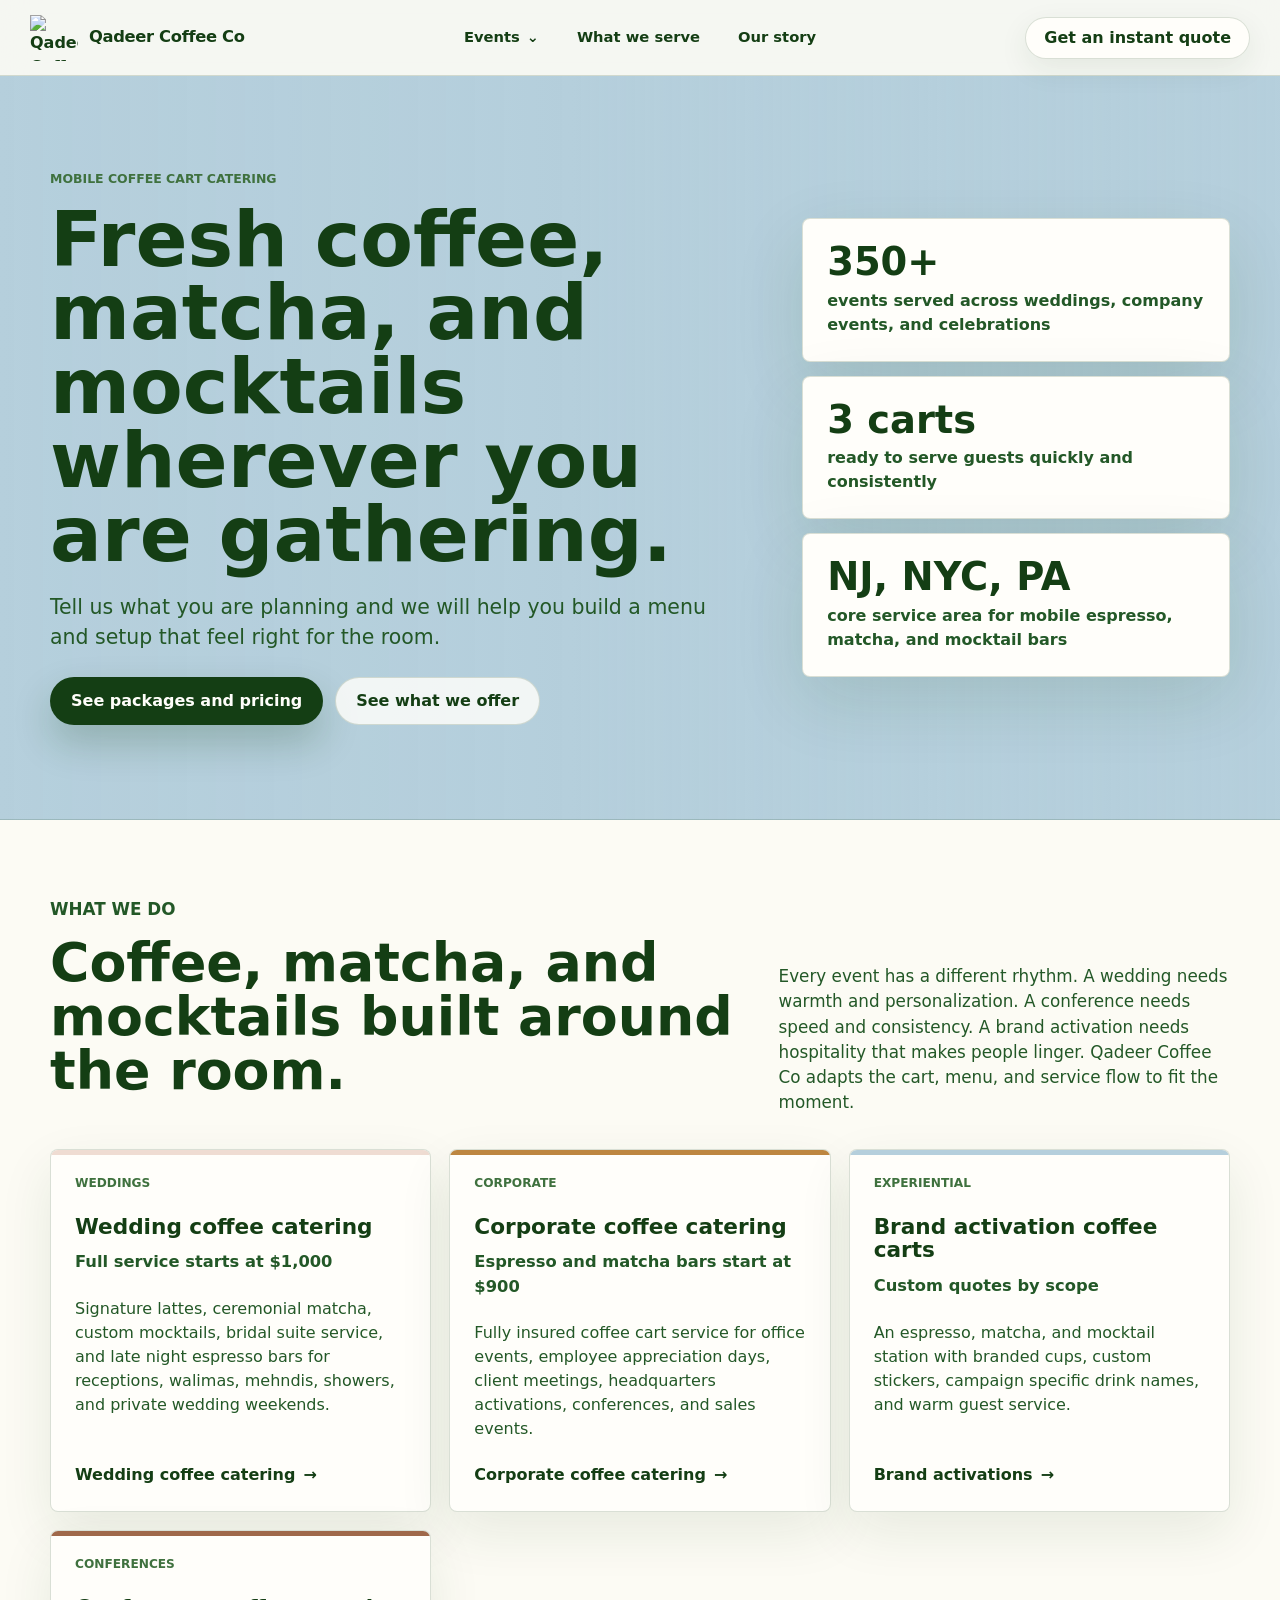
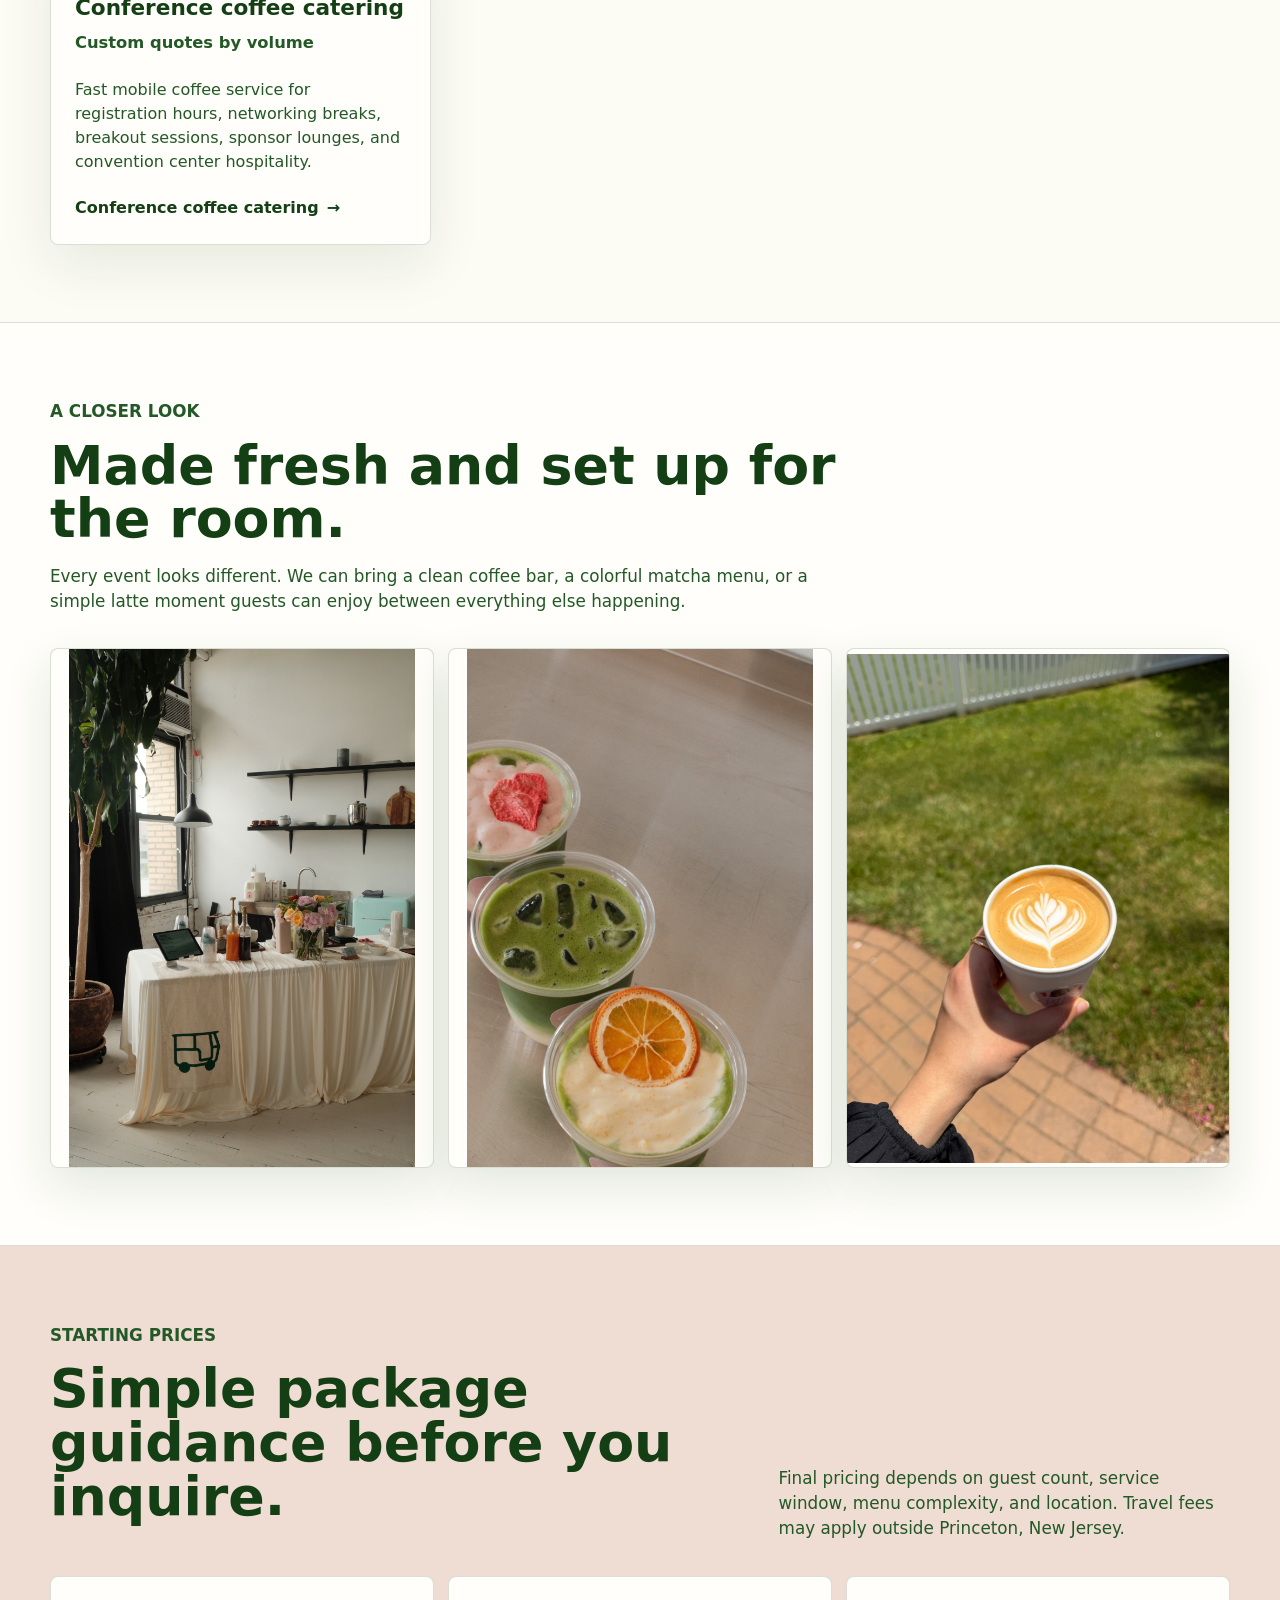
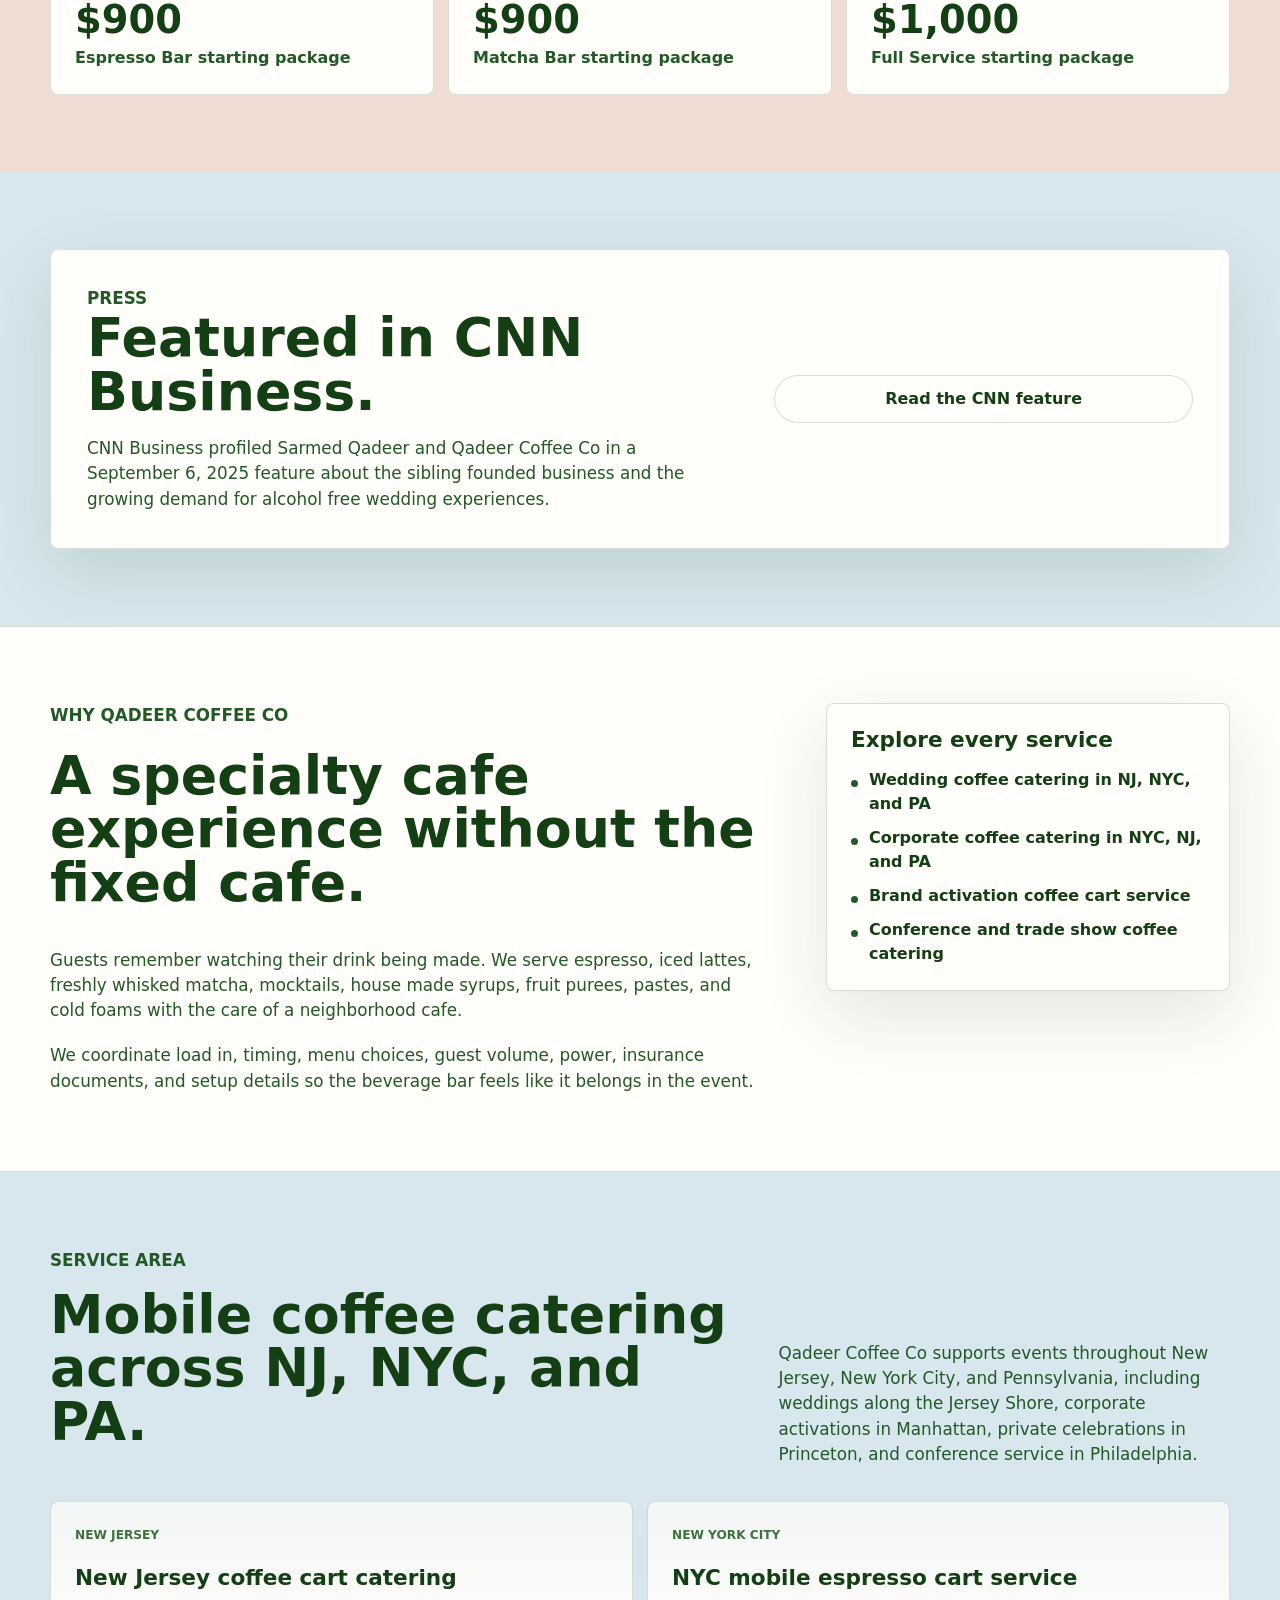
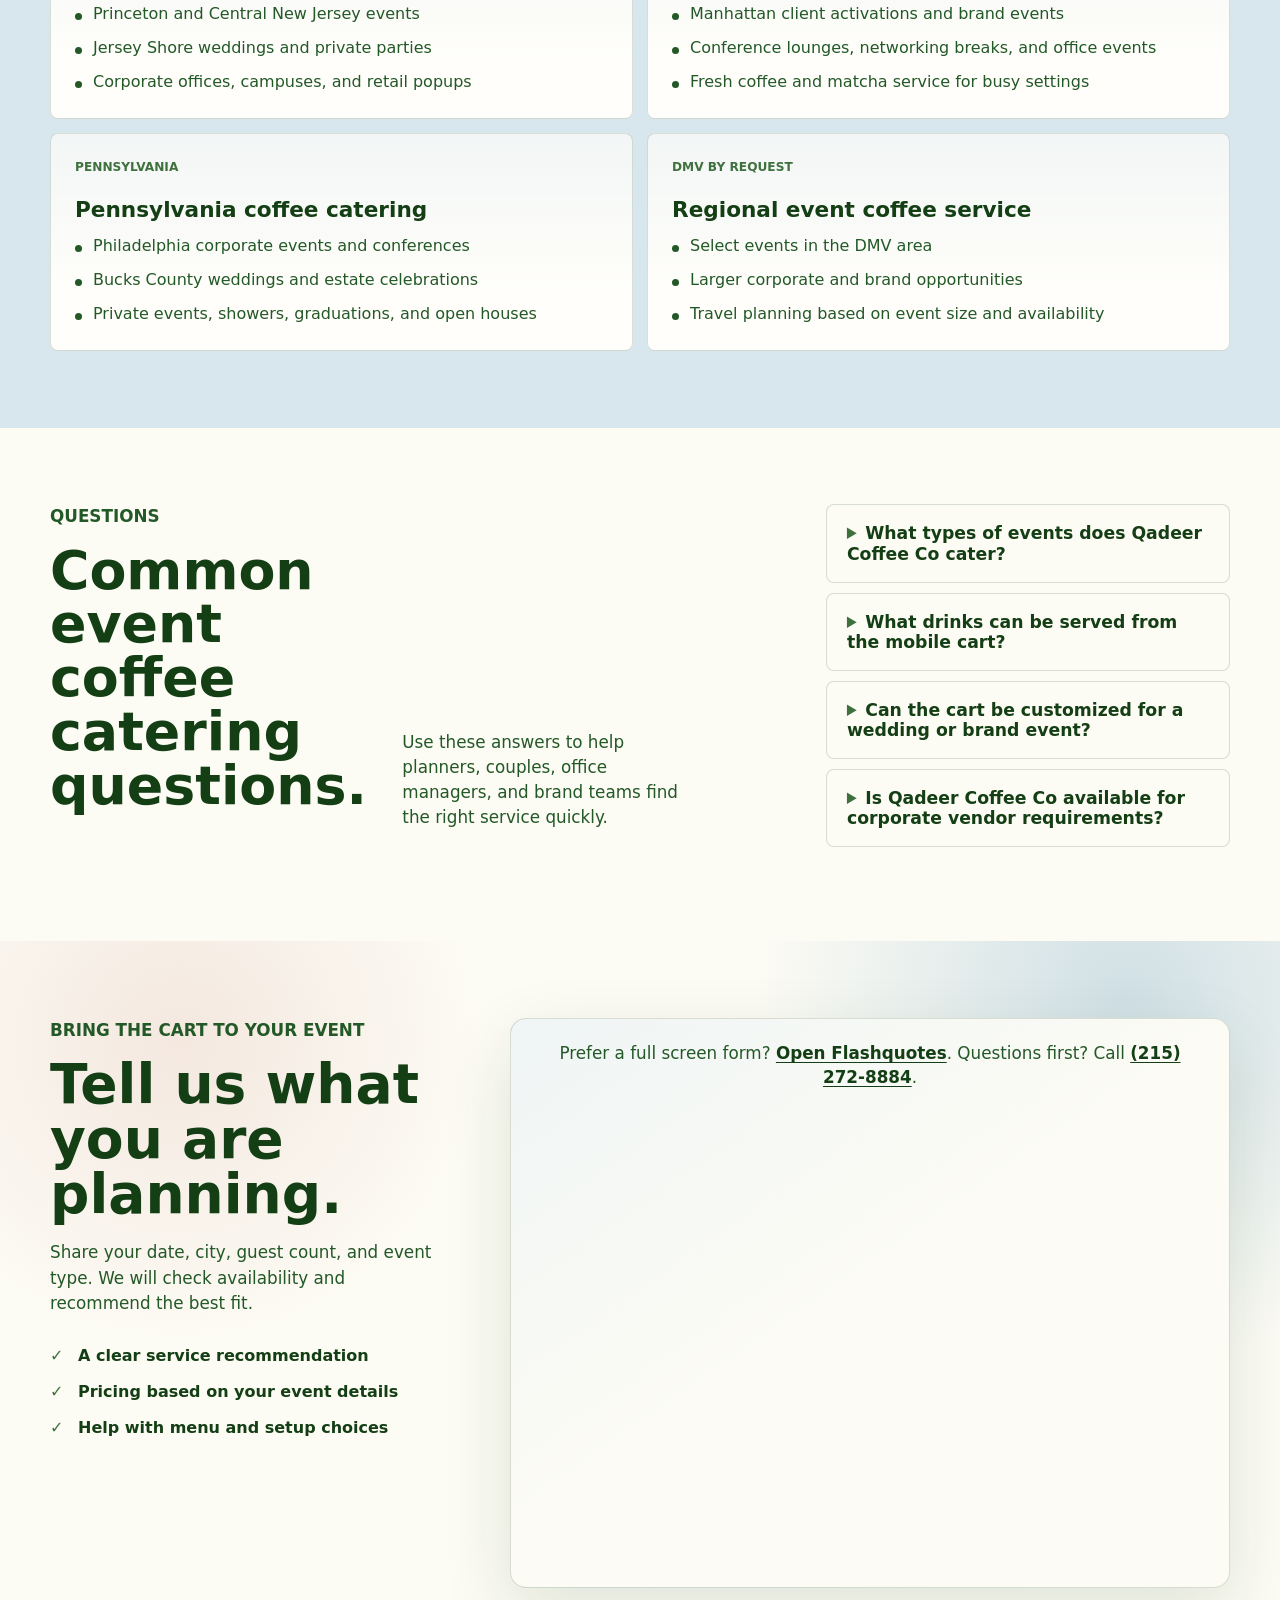
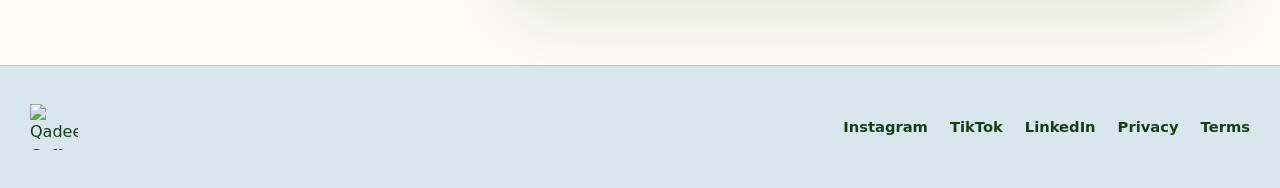
==== commit eb2375a7: "Launch embedded Flashquotes lead flow" ====
--- a/coffee-catering-services.html
+++ b/coffee-catering-services.html
@@ -23,7 +23,7 @@
       gtag("config", "G-YESCRDH3H0");
       gtag("config", "AW-18470423573");
     </script>
-    <script src="analytics-events.js?v=ads-conversion-20260923" defer></script>
+    <script src="analytics-events.js?v=quote-flow-20260924" defer></script>
     <link rel="stylesheet" href="styles.css?v=lead-flow-20260922">
     <script type="application/ld+json">
       {
@@ -113,7 +113,7 @@
           <a href="index.html#packages">What we serve</a>
           <a href="index.html#story">Our story</a>
         </nav>
-        <a class="header-cta" href="#inquiry" data-lead-cta>Check your date</a>
+        <a class="header-cta" href="#inquiry" data-lead-cta>Get an instant quote</a>
       </div>
     </header>
 
@@ -125,7 +125,7 @@
             <h1>Fresh coffee, matcha, and mocktails wherever you are gathering.</h1>
             <p class="lede">Tell us what you are planning and we will help you build a menu and setup that feel right for the room.</p>
             <div class="hero-actions">
-              <a class="button button-primary" href="#inquiry" data-lead-cta>Tell us about your event</a>
+              <a class="button button-primary" href="#inquiry" data-lead-cta>See packages and pricing</a>
               <a class="button button-secondary" href="#services">See what we offer</a>
             </div>
           </div>
@@ -353,23 +353,16 @@
               <li>Help with menu and setup choices</li>
             </ul>
           </div>
-          <div class="booking-panel booking-panel-simple tally-panel">
-            <iframe
-              data-tally-src="https://tally.so/embed/KYvGGA?alignLeft=1&amp;hideTitle=1&amp;transparentBackground=1&amp;dynamicHeight=1&amp;originPage=services"
-              width="100%"
-              height="720"
-              loading="lazy"
-              frameborder="0"
-              marginheight="0"
-              marginwidth="0"
-              title="Coffee cart catering inquiry form">
-            </iframe>
+          <div class="booking-panel flashquotes-panel" data-flashquotes-embed>
+            <script form-id="cmu6d1dsc000eid04pc006hyj" src="https://app.flashquotes.com/embed.js"></script>
+            <noscript><a class="button button-primary" href="https://app.flashquotes.com/f/qhn9mn" data-lead-cta>Open the quote form</a></noscript>
+            <p class="flashquotes-fallback">Prefer a full screen form? <a href="https://app.flashquotes.com/f/qhn9mn" data-lead-cta>Open Flashquotes</a>. Questions first? Call <a href="tel:+12152728884" data-phone-cta>(215) 272-8884</a>.</p>
           </div>
         </div>
       </section>
     </main>
 
-    <a class="floating-book" href="#inquiry" data-lead-cta>Check your date</a>
+    <a class="floating-book" href="#inquiry" data-lead-cta>Get a quote</a>
     <footer class="site-footer">
       <div class="section-shell footer-inner">
         <a class="footer-brand" href="index.html" aria-label="Qadeer Coffee Co home">
@@ -384,7 +377,6 @@
         </div>
       </div>
     </footer>
-    <script src="script.js?v=lead-flow-20260922"></script>
-    <script src="https://tally.so/widgets/embed.js" async></script>
+    <script src="script.js?v=quote-flow-20260924"></script>
   </body>
 </html>
--- a/styles.css
+++ b/styles.css
@@ -417,7 +417,15 @@
 .packages-section,
 .story-section,
 .contact-section {
-  padding: clamp(72px, 8vw, 118px) 0;
+  padding: clamp(54px, 6vw, 88px) 0;
+}
+
+.trusted-near-hero {
+  padding: 28px 0 30px;
+}
+
+.trusted-near-hero .logo-marquee {
+  margin-top: 18px;
 }
 
 .corporate-section,
@@ -803,8 +811,10 @@
 .event-card-photo {
   display: block;
   width: 100%;
-  height: auto;
+  height: 340px;
+  padding: 10px;
   margin: 0;
+  object-fit: contain;
   background: var(--cream);
 }
 
@@ -815,6 +825,7 @@
 }
 
 .event-card-wide .event-card-photo {
+  height: 440px;
   align-self: center;
 }
 
@@ -1054,81 +1065,102 @@
   color: var(--green-2);
 }
 
-.testimonials-section {
-  padding: 68px 0;
+.google-reviews-section {
+  padding: clamp(54px, 6vw, 86px) 0;
   background: var(--paper);
   border-block: 1px solid var(--line);
 }
 
-.testimonials-section .section-heading {
-  margin-bottom: 24px;
-}
-
-.testimonial-carousel {
-  overflow: hidden;
-  padding-bottom: 4px;
-  -webkit-mask-image: linear-gradient(90deg, transparent 0, #000 5%, #000 95%, transparent 100%);
-  mask-image: linear-gradient(90deg, transparent 0, #000 5%, #000 95%, transparent 100%);
-}
-
-.testimonial-grid {
+.reviews-heading {
   display: flex;
-  align-items: stretch;
+  align-items: flex-end;
+  justify-content: space-between;
+  gap: 28px;
+  margin-bottom: 28px;
+}
+
+.reviews-heading h2 {
+  max-width: 760px;
+  margin: 0;
+  color: var(--green);
+  font-size: clamp(2.15rem, 4vw, 4.1rem);
+  line-height: 0.98;
+}
+
+.google-rating {
+  display: grid;
+  grid-template-columns: auto auto;
+  align-items: center;
+  gap: 3px 12px;
+  min-width: 210px;
+  padding: 15px 18px;
+  border: 1px solid var(--line);
+  border-radius: 12px;
+  background: var(--cream);
+  color: var(--green);
+}
+
+.google-rating img {
+  grid-column: 1 / -1;
+  width: 82px;
+  height: auto;
+  margin-bottom: 5px;
+}
+
+.google-rating strong {
+  font-size: 1.45rem;
+}
+
+.google-rating > span,
+.review-stars {
+  color: #d99a24;
+  letter-spacing: 0.08em;
+}
+
+.google-rating small {
+  grid-column: 1 / -1;
+  color: var(--green-2);
+}
+
+.google-review-grid {
+  display: grid;
+  grid-template-columns: repeat(3, minmax(0, 1fr));
   gap: 14px;
-  width: max-content;
-  transform: translateX(0);
-  animation: none;
-  will-change: transform;
-}
-
-.testimonial-grid.is-ready {
-  animation: testimonial-scroll 62s linear infinite;
-}
-
-.testimonial-carousel:hover .testimonial-grid,
-.testimonial-carousel:focus-within .testimonial-grid {
-  animation-play-state: paused;
-}
-
-.testimonial-card {
-  flex: 0 0 clamp(280px, 23vw, 360px);
-  min-height: 250px;
-  padding: 22px;
+}
+
+.google-review-card {
+  min-height: 210px;
+  padding: 24px;
+  border: 1px solid var(--line);
+  border-radius: 12px;
+  background: var(--cream);
   display: flex;
   flex-direction: column;
-  justify-content: space-between;
-  background: var(--cream);
-}
-
-.testimonial-card p {
-  margin: 0;
-  color: var(--green);
-  font-size: 0.98rem;
-}
-
-.testimonial-card footer {
-  margin-top: 24px;
-}
-
-.testimonial-card strong,
-.testimonial-card span {
+}
+
+.google-review-card blockquote {
+  margin: 24px 0;
+  color: var(--green);
+  font-family: Georgia, "Times New Roman", serif;
+  font-size: clamp(1.25rem, 2vw, 1.65rem);
+  line-height: 1.2;
+}
+
+.google-review-card p {
+  margin: auto 0 0;
+  font-weight: 820;
+}
+
+.google-review-card p span {
   display: block;
-}
-
-.testimonial-card span {
   margin-top: 3px;
   color: var(--green-2);
-  font-size: 0.86rem;
-}
-
-@keyframes testimonial-scroll {
-  from {
-    transform: translateX(0);
-  }
-
-  to {
-    transform: translateX(calc(-50% - 7px));
-  }
+  font-size: 0.82rem;
+  font-weight: 560;
+}
+
+.reviews-link {
+  margin-top: 22px;
 }
 
 .booking-steps-section {
@@ -1282,21 +1314,36 @@
   display: block;
 }
 
-.tally-panel {
-  min-height: 720px;
-  padding: clamp(14px, 2vw, 22px);
+.flashquotes-panel {
+  display: block;
+  min-height: 570px;
+  padding: 10px;
   overflow: hidden;
+  border-radius: 16px;
   background:
-    linear-gradient(180deg, rgba(252, 251, 244, 0.92), rgba(252, 251, 244, 0.98)),
+    linear-gradient(145deg, rgba(214, 230, 238, 0.38), rgba(252, 251, 244, 0.96) 50%),
     var(--paper);
 }
 
-.tally-panel iframe {
+.flashquotes-panel iframe {
   display: block;
   width: 100%;
-  min-height: 700px;
   border: 0;
-  background: transparent;
+}
+
+.flashquotes-fallback {
+  padding: 12px 16px 14px;
+  text-align: center;
+  color: var(--green-2);
+  font-size: 0.86rem;
+  line-height: 1.45;
+}
+
+.flashquotes-fallback a {
+  color: var(--green);
+  font-weight: 780;
+  text-decoration: underline;
+  text-underline-offset: 3px;
 }
 
 .booking-panel h3 {
@@ -1689,11 +1736,6 @@
     grid-template-columns: 1fr;
   }
 
-  .tally-panel,
-  .tally-panel iframe {
-    min-height: 780px;
-  }
-
   .footer-inner {
     width: min(100% - 24px, 720px);
     grid-template-columns: 1fr;
@@ -1803,18 +1845,6 @@
 
   .event-card-copy h3 {
     font-size: 1.55rem;
-  }
-
-  .testimonial-carousel {
-    margin-inline: -14px;
-  }
-
-  .testimonial-grid.is-ready {
-    animation-duration: 88s;
-  }
-
-  .testimonial-card {
-    flex-basis: min(78vw, 330px);
   }
 
   .service-card {
@@ -1944,7 +1974,7 @@
 }
 
 .band {
-  padding: clamp(64px, 8vw, 112px) 0;
+  padding: clamp(48px, 6vw, 82px) 0;
 }
 
 .band-blue,
@@ -2030,14 +2060,20 @@
   margin-top: 34px;
 }
 
+.photo-gallery .photo-card img {
+  width: 100%;
+  height: min(52vw, 520px);
+  object-fit: contain;
+}
+
 .brand-proof-section {
-  padding: clamp(64px, 8vw, 108px) 0;
+  padding: clamp(52px, 6vw, 82px) 0;
   background: var(--blue-2);
   border-block: 1px solid var(--line);
 }
 
 .home-service-section {
-  padding: clamp(64px, 8vw, 108px) 0;
+  padding: clamp(52px, 6vw, 82px) 0;
   background: var(--paper);
   border-block: 1px solid var(--line);
 }
@@ -2305,6 +2341,14 @@
   .press-strip .text-link {
     grid-column: 2;
   }
+
+  .reviews-heading {
+    align-items: flex-start;
+  }
+
+  .google-review-grid {
+    grid-template-columns: 1fr;
+  }
 }
 
 @media (max-width: 600px) {
@@ -2334,4 +2378,35 @@
   .press-strip .text-link {
     grid-column: 1;
   }
-}
+
+  .reviews-heading {
+    display: grid;
+  }
+
+  .google-rating {
+    width: 100%;
+  }
+
+  .google-review-grid {
+    display: flex;
+    overflow-x: auto;
+    scroll-snap-type: x mandatory;
+    padding-bottom: 8px;
+  }
+
+  .google-review-card {
+    flex: 0 0 86%;
+    min-height: 200px;
+    scroll-snap-align: start;
+  }
+
+  .event-card-photo,
+  .event-card-wide .event-card-photo {
+    height: 320px;
+  }
+
+  .photo-gallery .photo-card img {
+    height: auto;
+    max-height: 520px;
+  }
+}
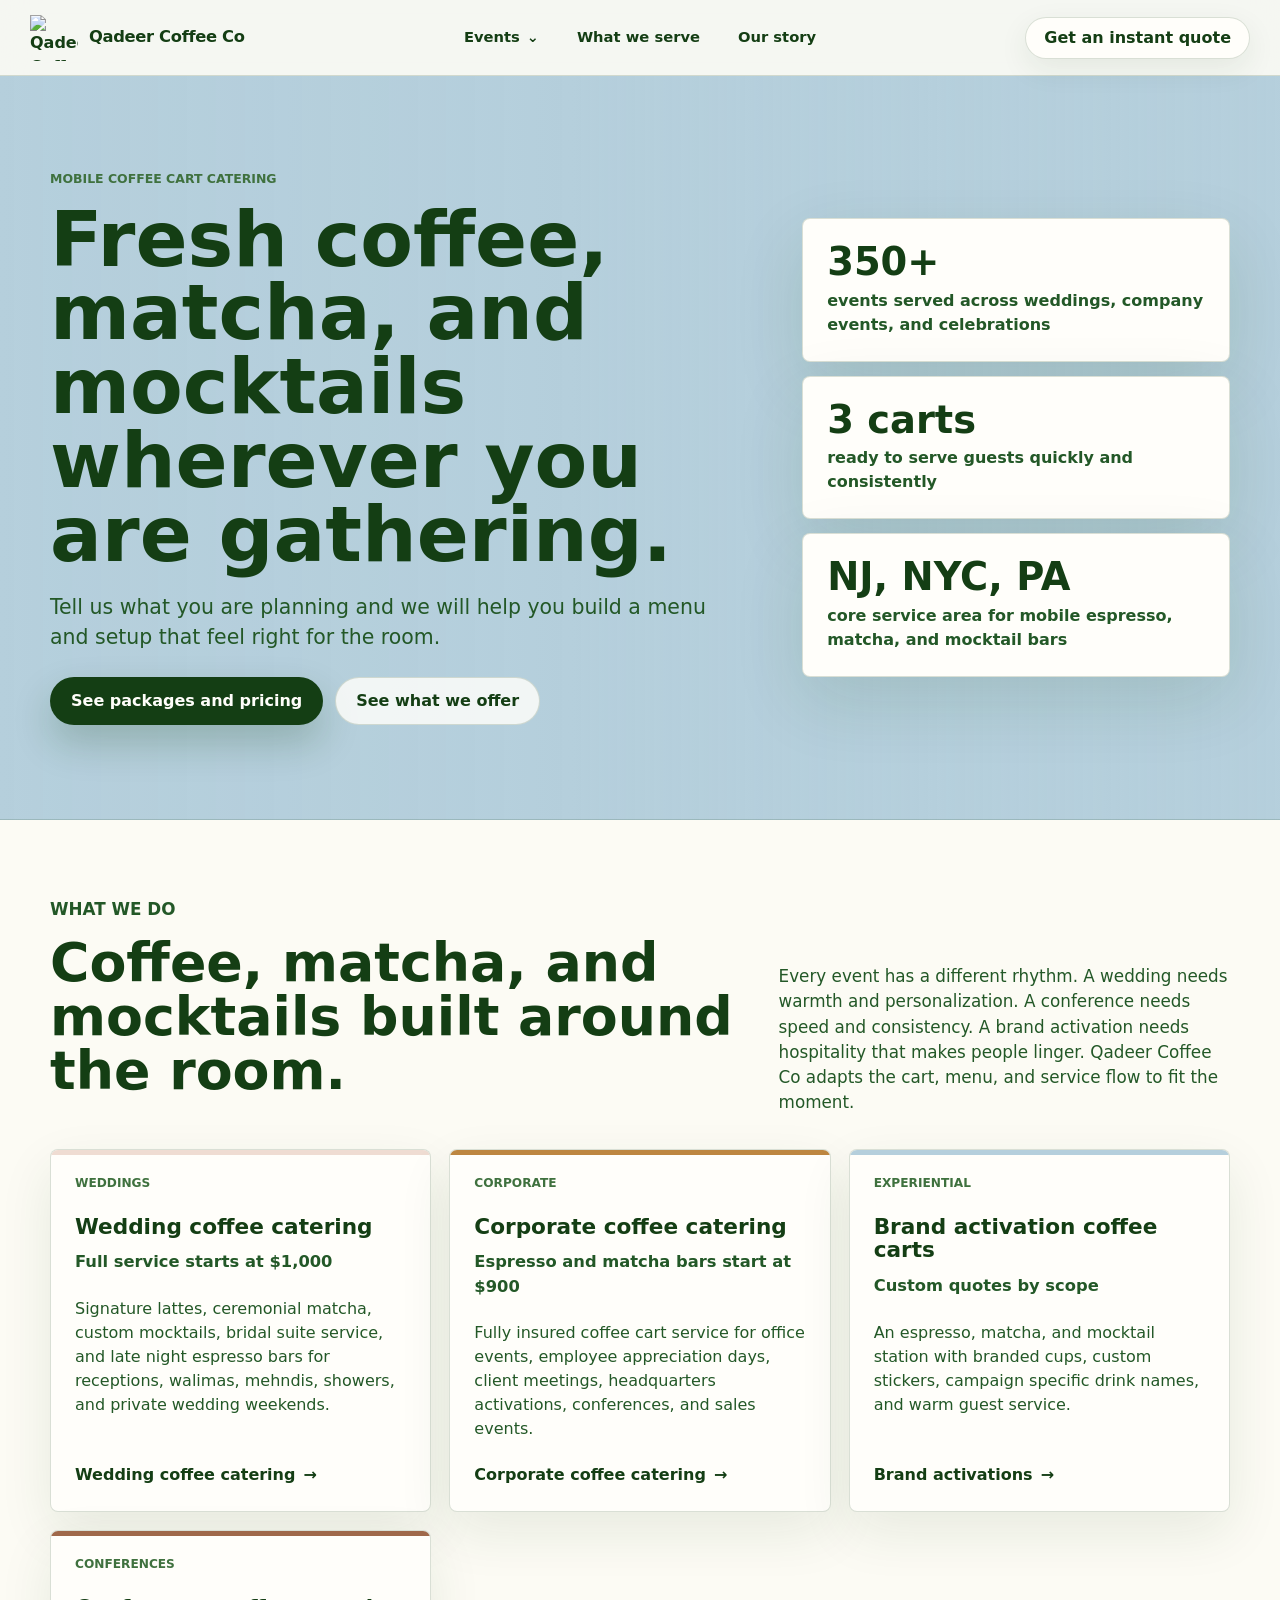
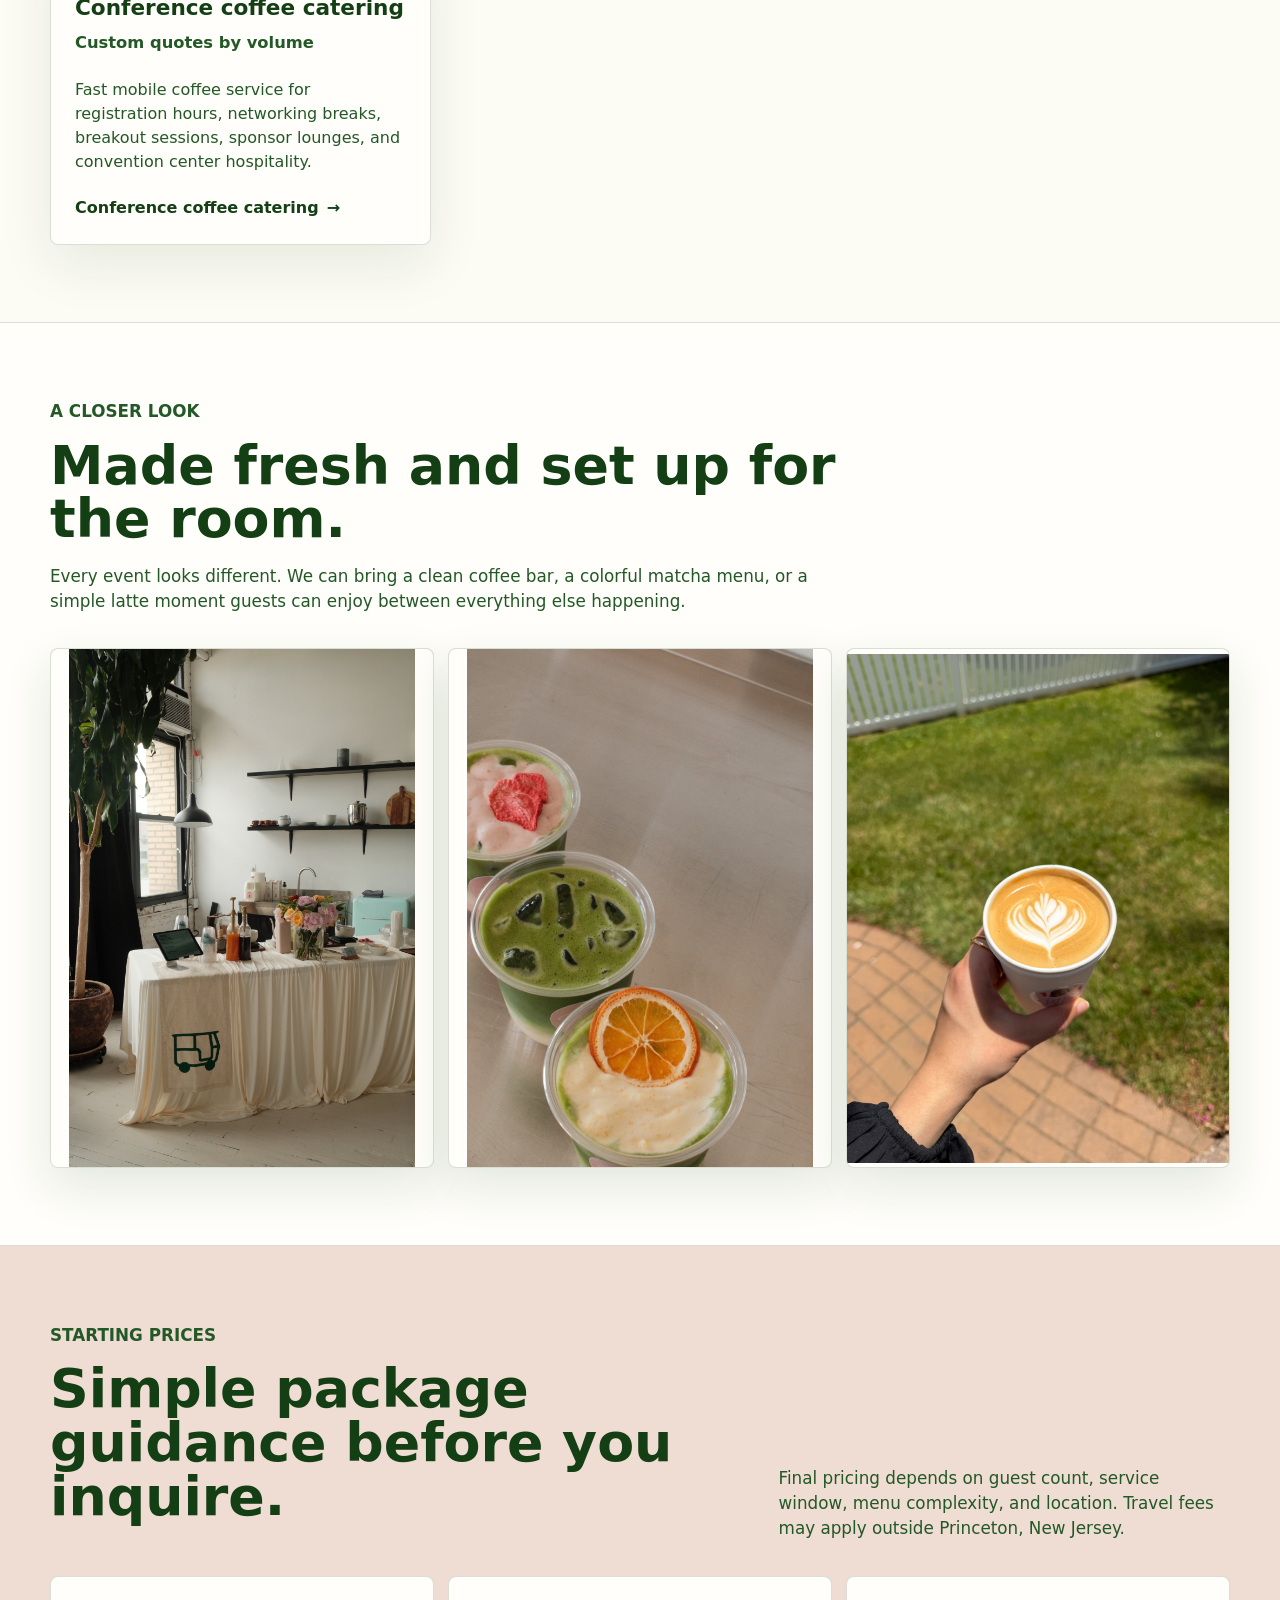
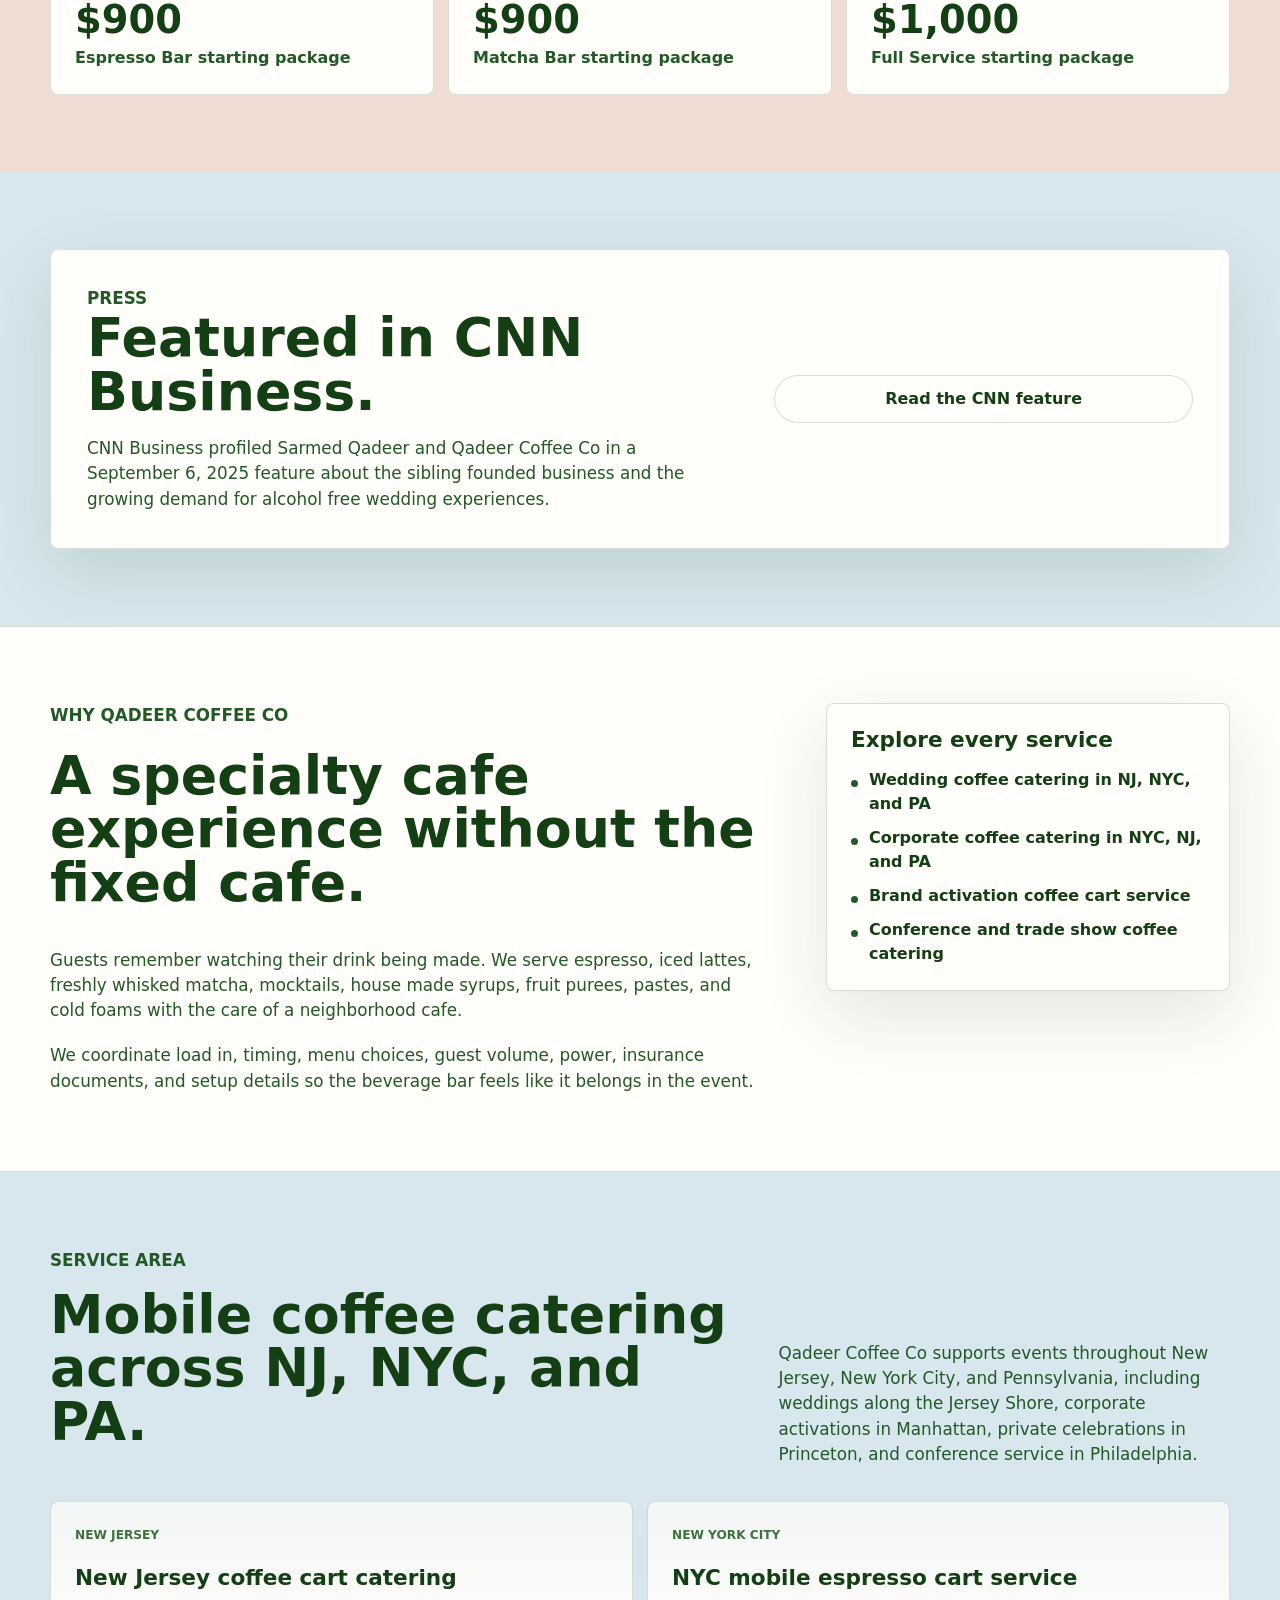
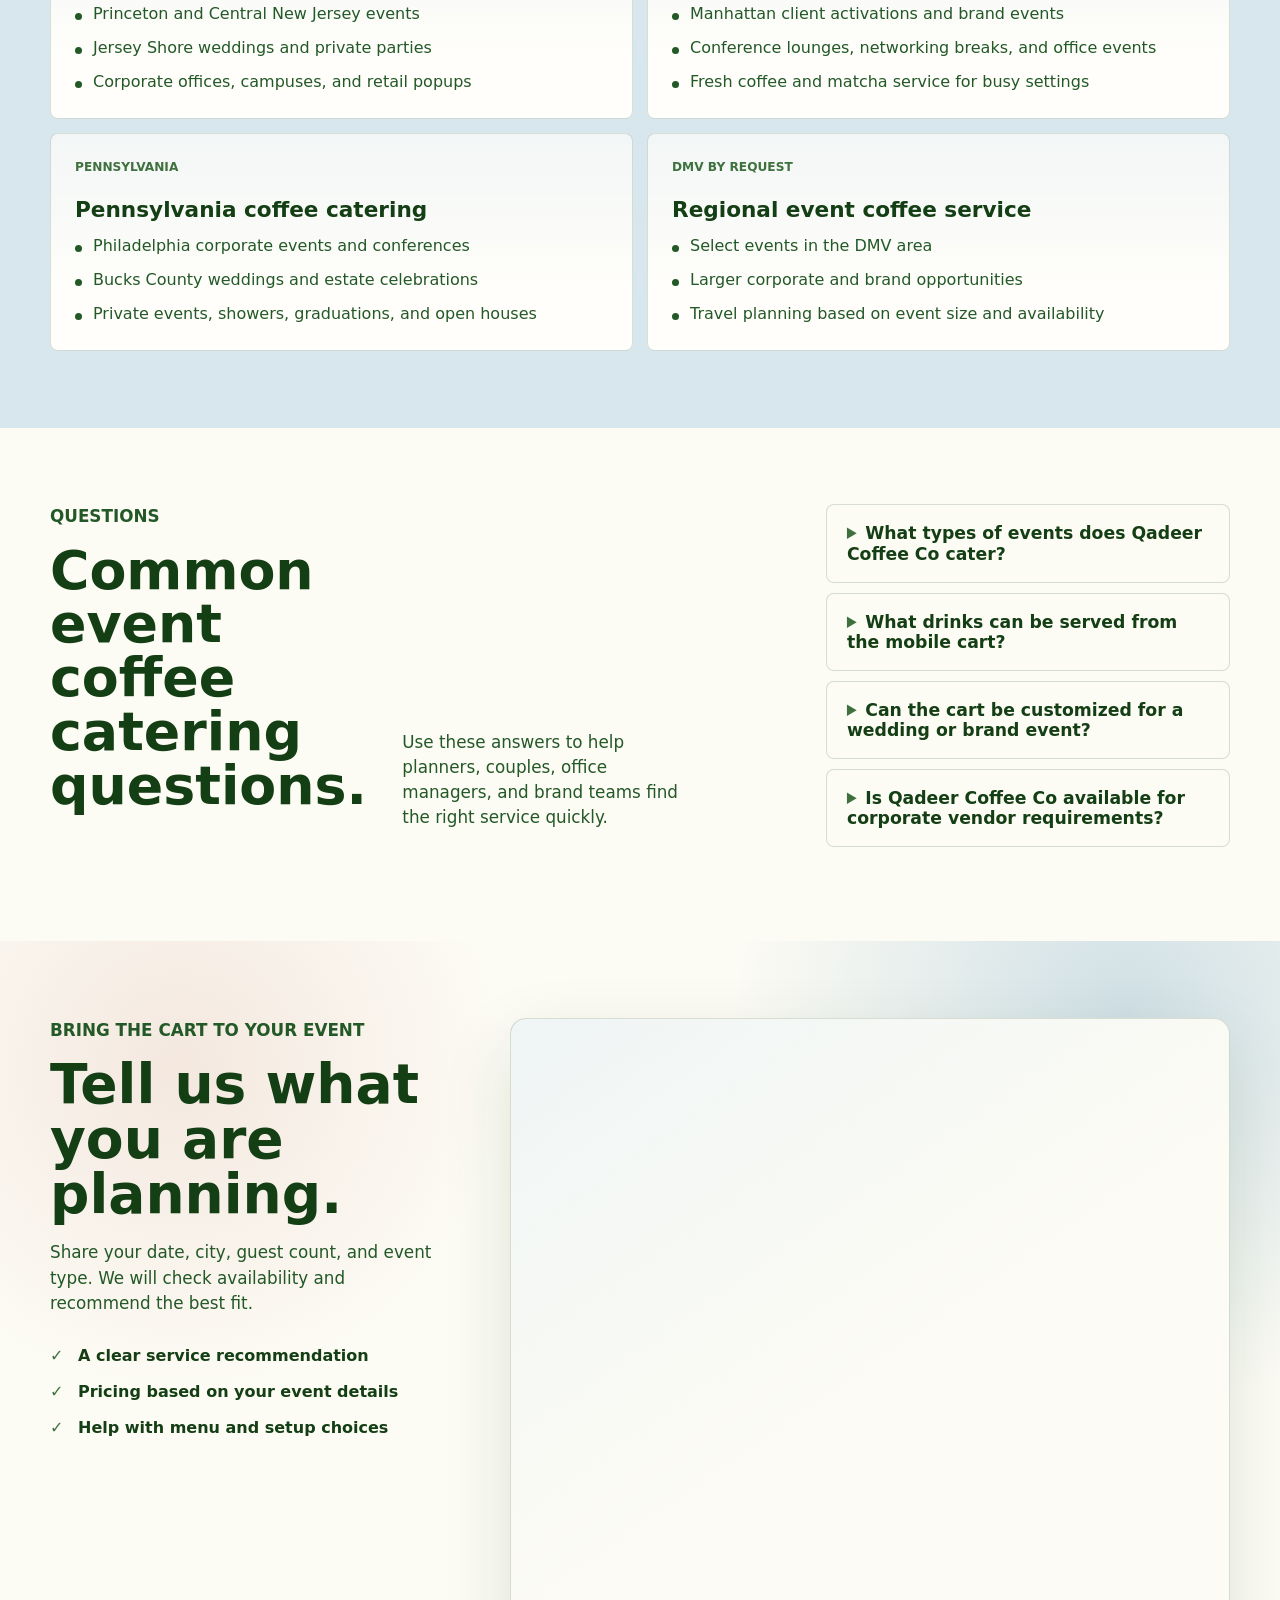
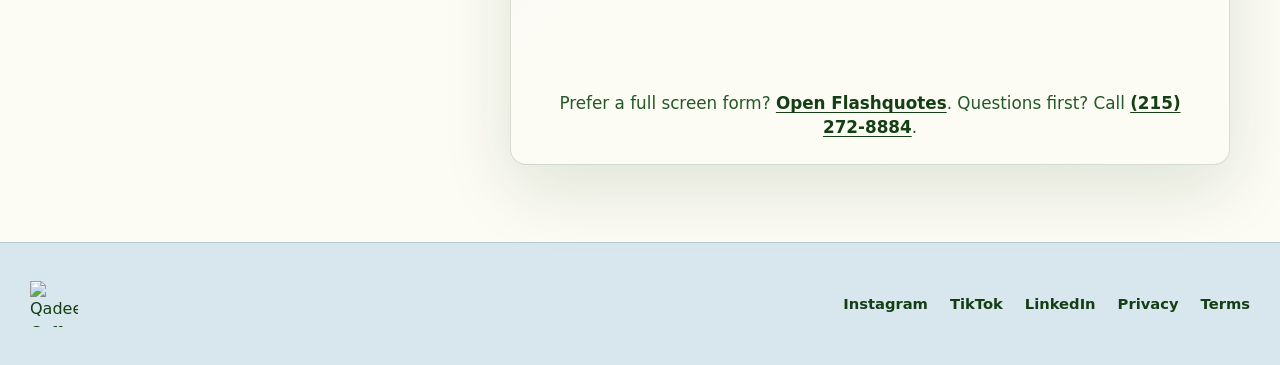
==== commit d8b2ea95: "Fix quote embeds and improve inquiry flow Use absolute Flashquotes iframe URLs on all five lead page" ====
--- a/coffee-catering-services.html
+++ b/coffee-catering-services.html
@@ -19,12 +19,14 @@
     <script>
       window.dataLayer = window.dataLayer || [];
       function gtag(){dataLayer.push(arguments);}
-      gtag("js", new Date());
-      gtag("config", "G-YESCRDH3H0");
-      gtag("config", "AW-18470423573");
+      if (["qadeercoffee.co", "www.qadeercoffee.co"].includes(window.location.hostname)) {
+        gtag("js", new Date());
+        gtag("config", "G-YESCRDH3H0");
+        gtag("config", "AW-18470423573");
+      }
     </script>
-    <script src="analytics-events.js?v=quote-flow-20260924" defer></script>
-    <link rel="stylesheet" href="styles.css?v=lead-flow-20260922">
+    <script src="analytics-events.js?v=lead-funnel-20260928" defer></script>
+    <link rel="stylesheet" href="styles.css?v=lead-funnel-20260928">
     <script type="application/ld+json">
       {
         "@context": "https://schema.org",
@@ -353,8 +355,8 @@
               <li>Help with menu and setup choices</li>
             </ul>
           </div>
-          <div class="booking-panel flashquotes-panel" data-flashquotes-embed>
-            <script form-id="cmu6d1dsc000eid04pc006hyj" src="https://app.flashquotes.com/embed.js"></script>
+          <div class="booking-panel flashquotes-panel" data-flashquotes-embed data-quote-type="services">
+            <iframe class="flashquotes-frame" src="https://app.flashquotes.com/forms/public/quote/cmu6d1dsc000eid04pc006hyj" title="Coffee catering quote form" loading="eager"></iframe>
             <noscript><a class="button button-primary" href="https://app.flashquotes.com/f/qhn9mn" data-lead-cta>Open the quote form</a></noscript>
             <p class="flashquotes-fallback">Prefer a full screen form? <a href="https://app.flashquotes.com/f/qhn9mn" data-lead-cta>Open Flashquotes</a>. Questions first? Call <a href="tel:+12152728884" data-phone-cta>(215) 272-8884</a>.</p>
           </div>
--- a/styles.css
+++ b/styles.css
@@ -2410,3 +2410,128 @@
     max-height: 520px;
   }
 }
+
+/* Paid-search landing page conversion path */
+.hero-offer-note {
+  margin: 18px 0 0;
+  color: var(--green);
+  font-size: 0.96rem;
+  font-weight: 800;
+}
+
+.paid-proof-band {
+  border-bottom: 1px solid var(--line);
+  background: var(--paper);
+}
+
+.paid-proof-inner,
+.paid-proof-stats {
+  display: flex;
+  align-items: center;
+  justify-content: space-between;
+  gap: clamp(24px, 5vw, 64px);
+  padding-block: 22px;
+}
+
+.paid-proof-inner > p {
+  flex: 0 0 auto;
+  margin: 0;
+  color: var(--green-2);
+  font-weight: 800;
+}
+
+.paid-proof-logos {
+  display: flex;
+  flex: 1;
+  align-items: center;
+  justify-content: space-around;
+  gap: clamp(24px, 4vw, 58px);
+}
+
+.paid-proof-logos img {
+  width: auto;
+  max-width: 150px;
+  max-height: 38px;
+  object-fit: contain;
+}
+
+.paid-proof-logos img[src*="anthropologie"] {
+  max-width: 176px;
+  max-height: 20px;
+}
+
+.paid-proof-stats p {
+  display: grid;
+  gap: 3px;
+  margin: 0;
+  color: var(--green-2);
+}
+
+.paid-proof-stats strong {
+  color: var(--green);
+  font-size: 1.45rem;
+  line-height: 1;
+}
+
+.paid-proof-stats span {
+  font-weight: 700;
+}
+
+.contact-section-priority {
+  scroll-margin-top: 88px;
+  padding: clamp(44px, 6vw, 76px) 0;
+  border-bottom: 1px solid var(--line);
+}
+
+.contact-section-priority .flashquotes-panel {
+  min-height: 520px;
+}
+
+.flashquotes-frame {
+  display: block;
+  width: 100%;
+  min-height: 650px;
+  border: 0;
+  background: transparent;
+}
+
+@media (max-width: 820px) {
+  .paid-proof-inner {
+    align-items: flex-start;
+    flex-direction: column;
+  }
+
+  .paid-proof-logos {
+    width: 100%;
+    flex-wrap: wrap;
+    justify-content: flex-start;
+  }
+
+  .paid-proof-stats {
+    align-items: flex-start;
+  }
+}
+
+@media (max-width: 600px) {
+  .paid-proof-stats {
+    display: grid;
+    grid-template-columns: 1fr;
+    gap: 14px;
+  }
+
+  .paid-proof-stats p {
+    grid-template-columns: 76px minmax(0, 1fr);
+    align-items: baseline;
+  }
+
+  .paid-proof-logos {
+    display: grid;
+    grid-template-columns: repeat(2, minmax(0, 1fr));
+    gap: 20px 28px;
+  }
+
+  .paid-proof-logos img,
+  .paid-proof-logos img[src*="anthropologie"] {
+    max-width: 130px;
+  }
+}
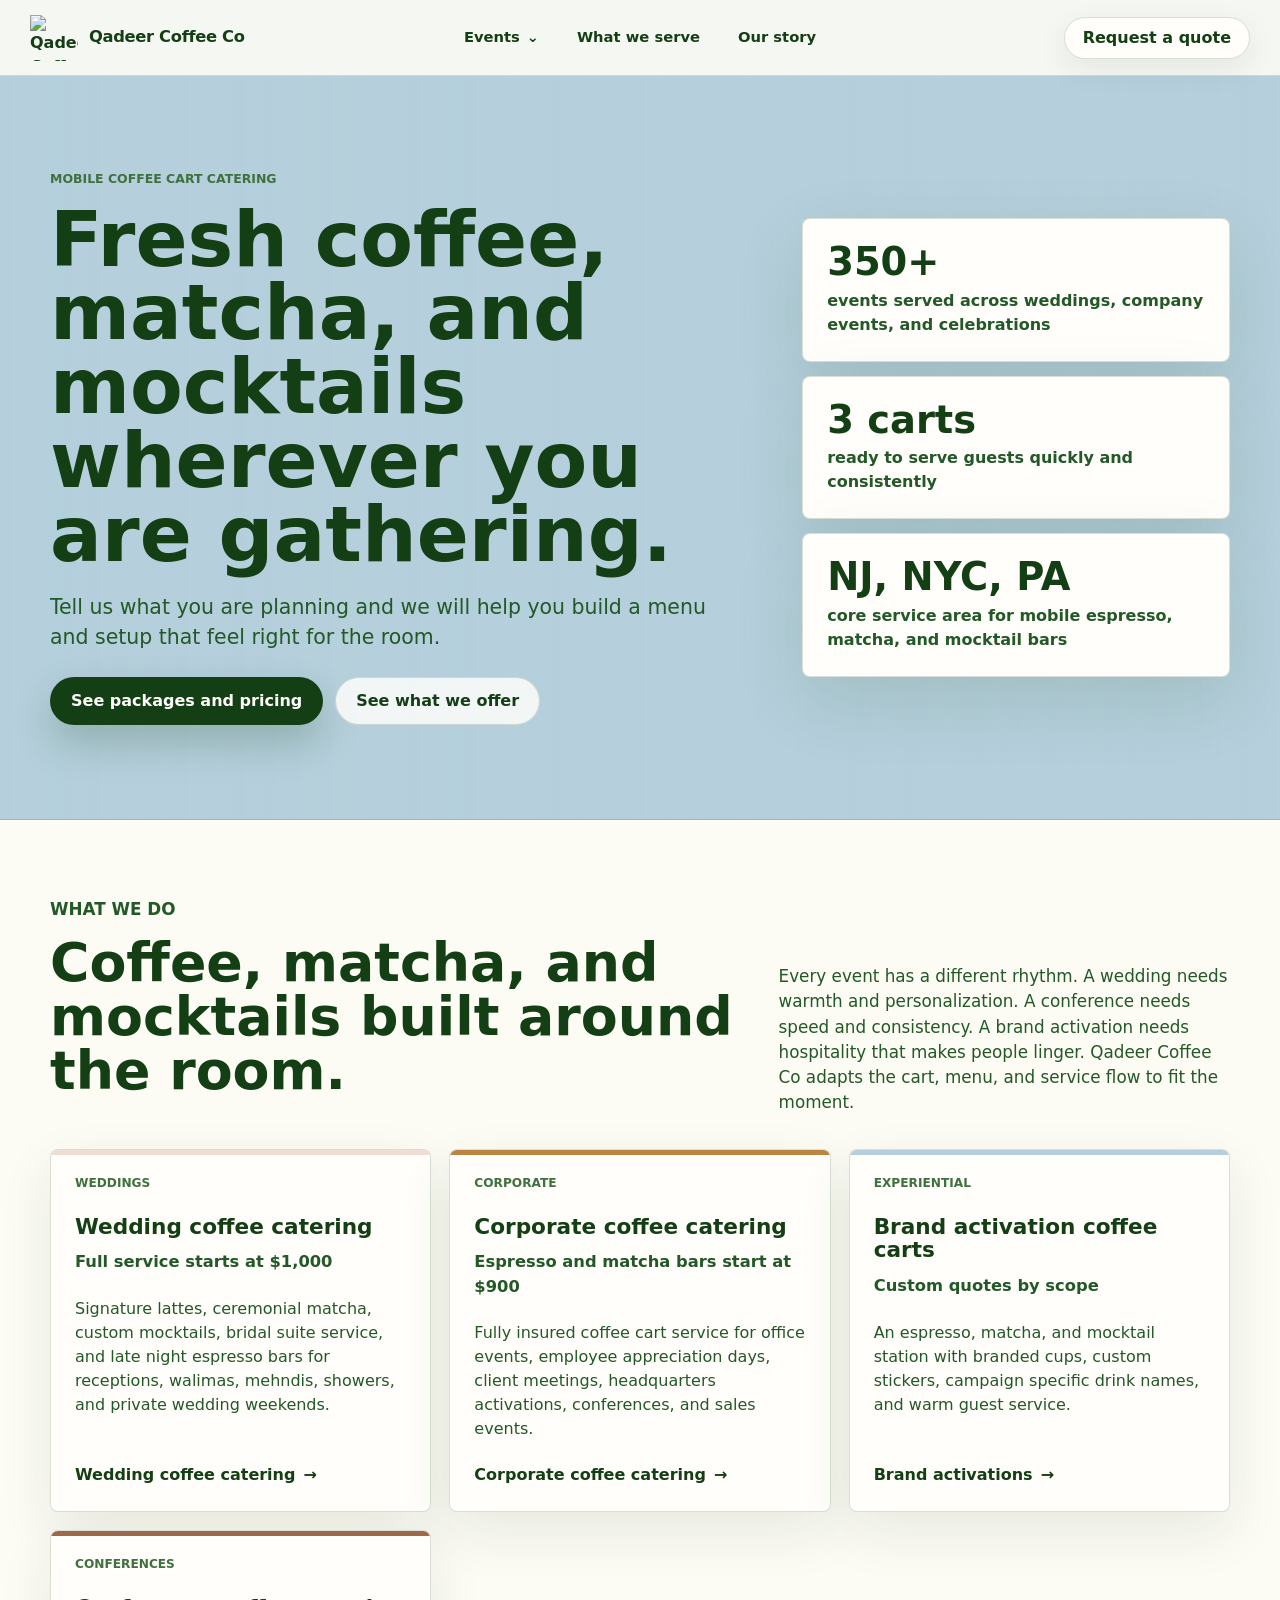
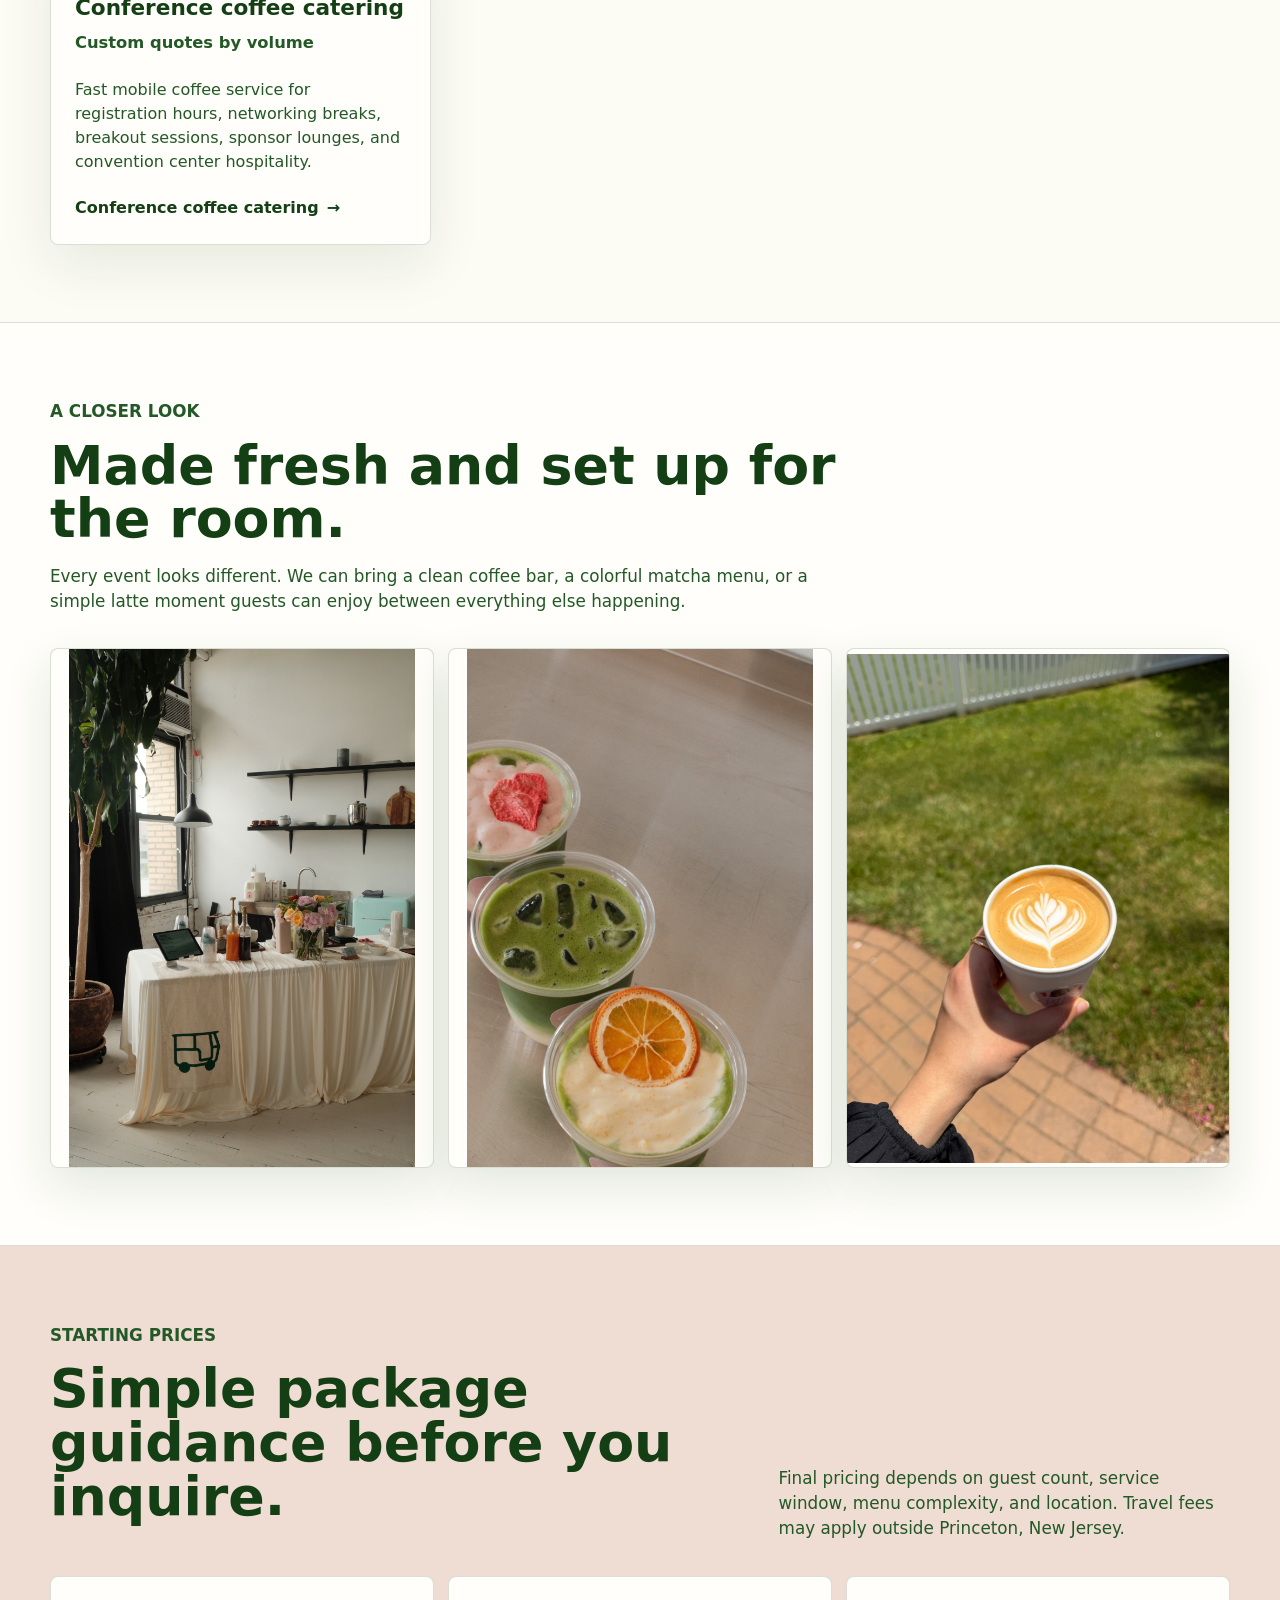
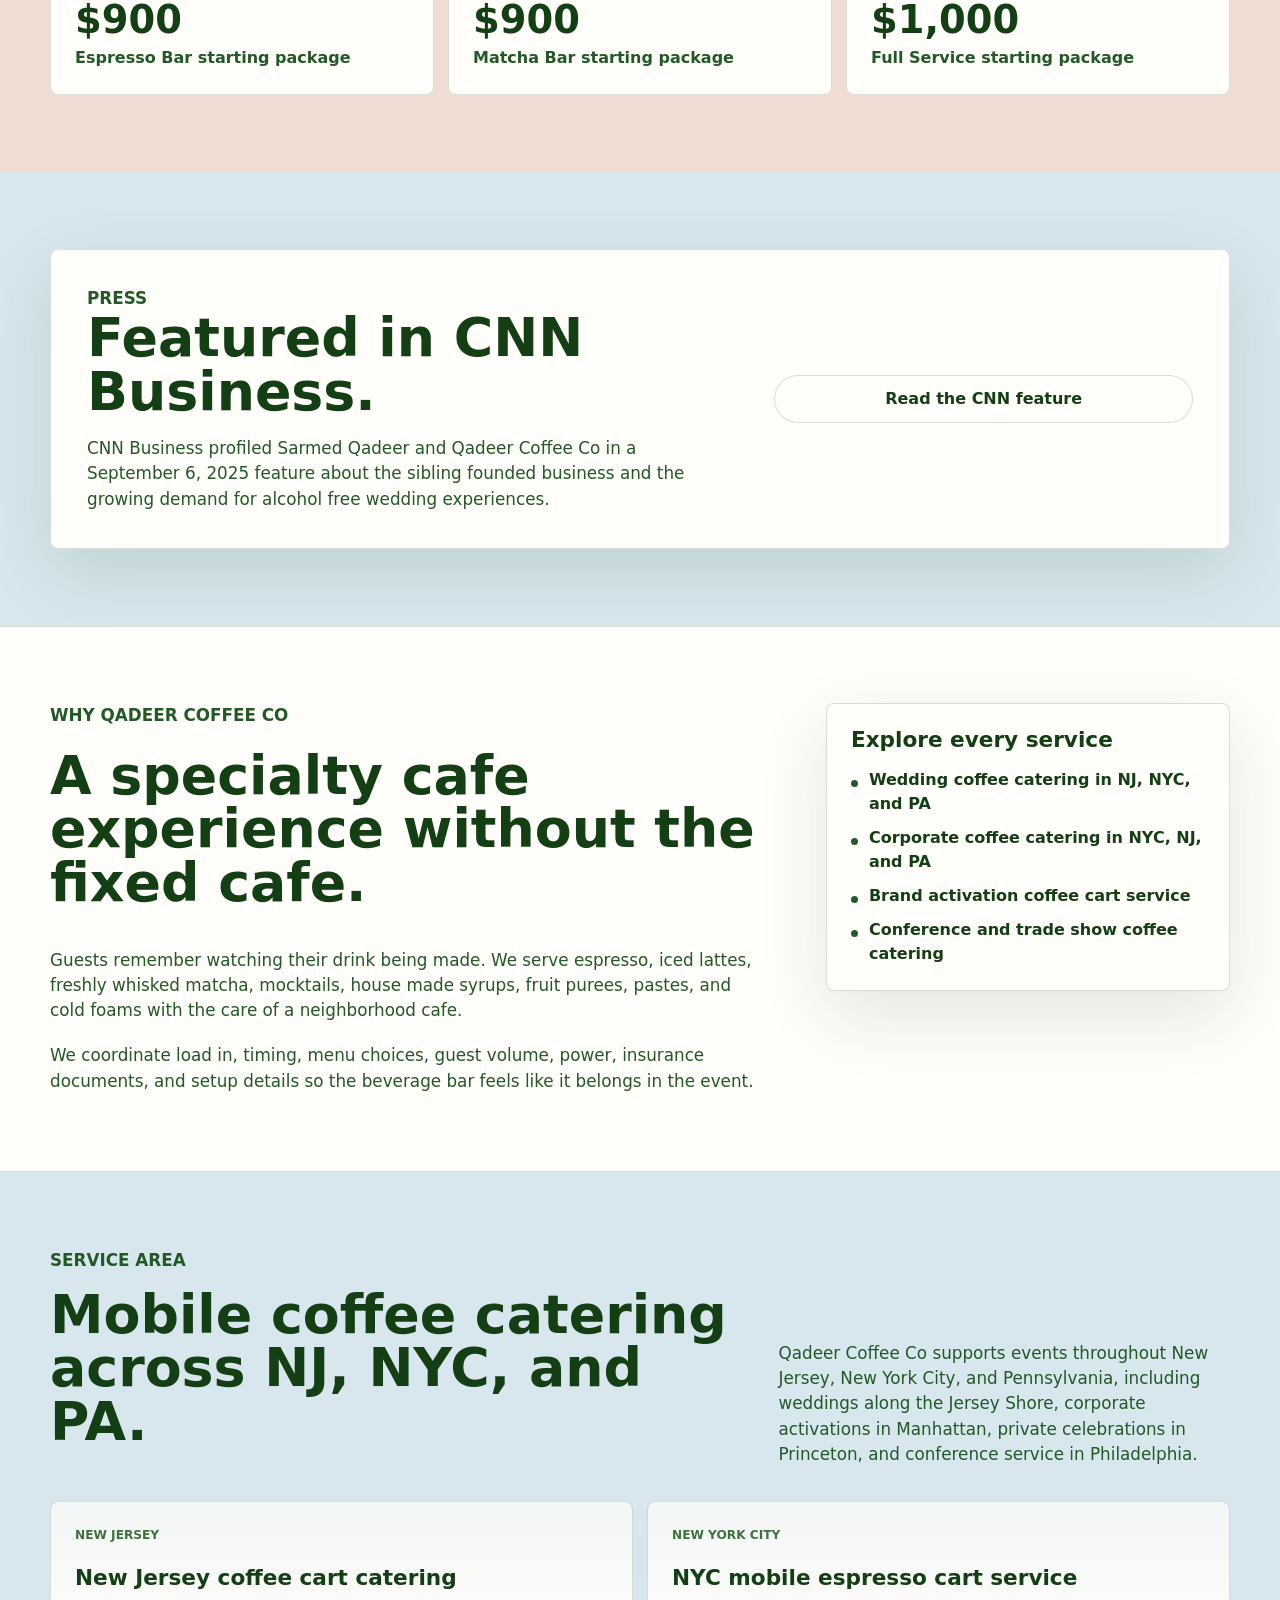
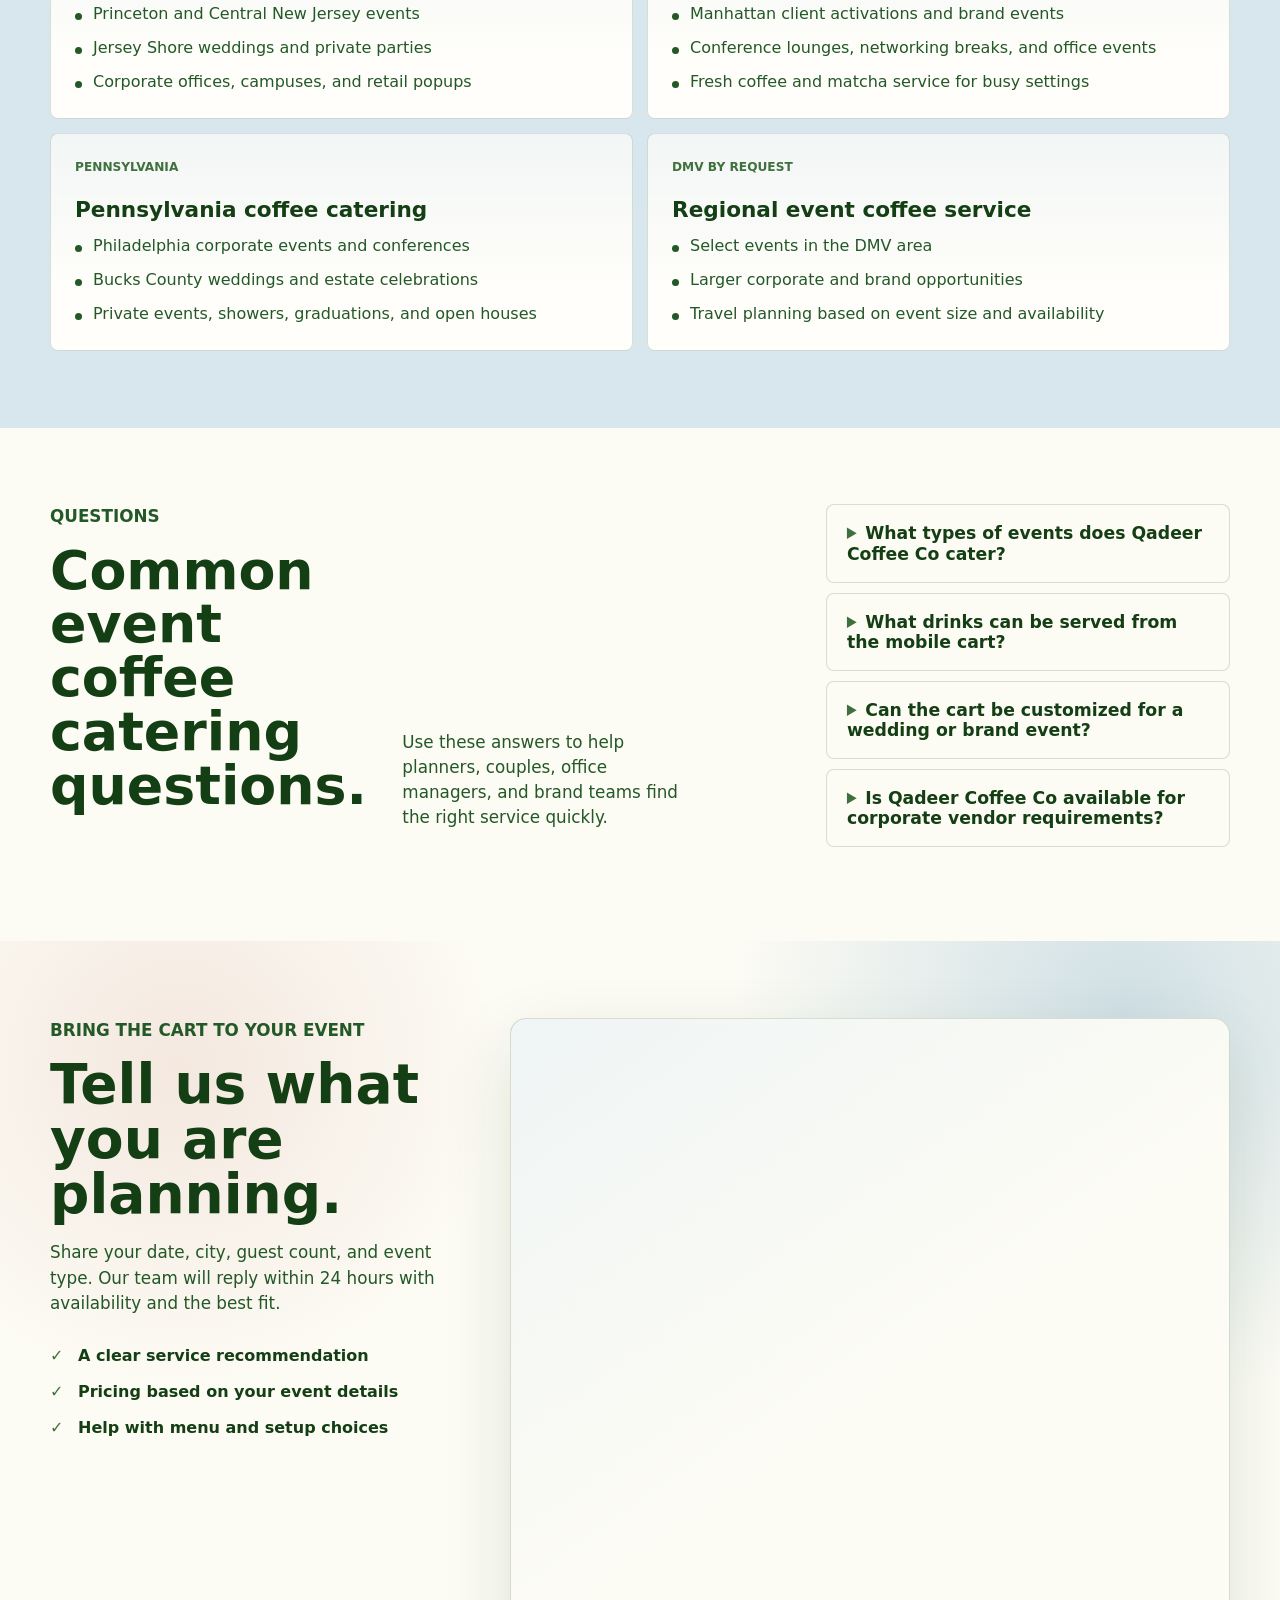
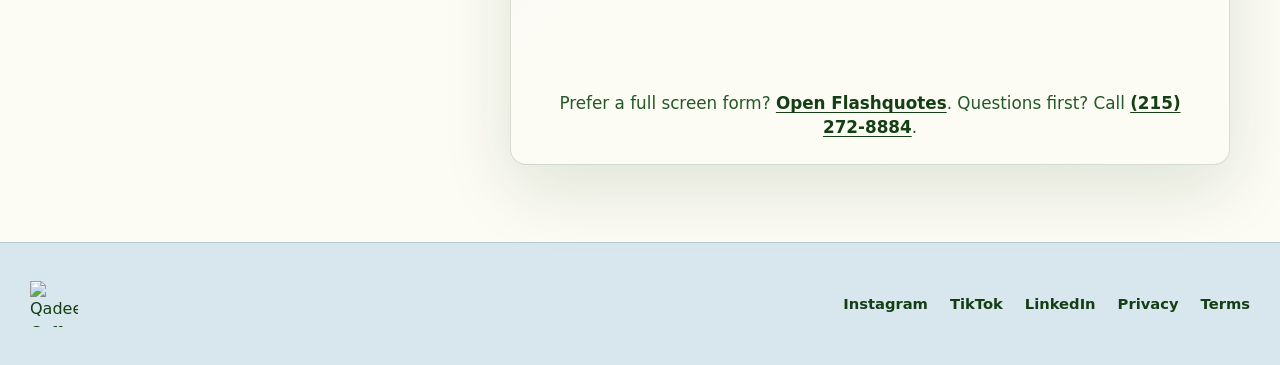
==== commit eb2da98d: "Clarify quote request flow and update reviews" ====
--- a/coffee-catering-services.html
+++ b/coffee-catering-services.html
@@ -25,7 +25,7 @@
         gtag("config", "AW-18470423573");
       }
     </script>
-    <script src="analytics-events.js?v=lead-funnel-20260928" defer></script>
+    <script src="analytics-events.js?v=flashquotes-conversion-20261001" defer></script>
     <link rel="stylesheet" href="styles.css?v=lead-funnel-20260928">
     <script type="application/ld+json">
       {
@@ -115,7 +115,7 @@
           <a href="index.html#packages">What we serve</a>
           <a href="index.html#story">Our story</a>
         </nav>
-        <a class="header-cta" href="#inquiry" data-lead-cta>Get an instant quote</a>
+        <a class="header-cta" href="#inquiry" data-lead-cta>Request a quote</a>
       </div>
     </header>
 
@@ -348,7 +348,7 @@
           <div class="contact-heading">
             <p class="eyebrow">Bring the cart to your event</p>
             <h2 id="service-inquiry-title">Tell us what you are planning.</h2>
-            <p>Share your date, city, guest count, and event type. We will check availability and recommend the best fit.</p>
+            <p>Share your date, city, guest count, and event type. Our team will reply within 24 hours with availability and the best fit.</p>
             <ul class="inquiry-reassurance" aria-label="What happens next">
               <li>A clear service recommendation</li>
               <li>Pricing based on your event details</li>
--- a/styles.css
+++ b/styles.css
@@ -675,13 +675,25 @@
   margin-bottom: 38px;
 }
 
+.events-section {
+  padding-block: 64px;
+}
+
+.events-section .section-shell {
+  max-width: 960px;
+}
+
 .events-heading {
-  margin-bottom: 34px;
-}
-
-.events-heading p:not(.eyebrow) {
-  max-width: 1000px;
-  margin-top: 18px;
+  margin-bottom: 32px;
+  text-align: center;
+}
+
+.events-heading h2 {
+  margin: 0;
+  font-size: clamp(1.8rem, 3.5vw, 2.6rem);
+  font-weight: 650;
+  letter-spacing: -0.045em;
+  line-height: 1.15;
 }
 
 .section-heading.compact {
@@ -706,13 +718,9 @@
 
 .events-grid {
   display: grid;
-  grid-template-columns: repeat(6, minmax(0, 1fr));
-  gap: 16px;
-  align-items: start;
-}
-
-.event-card-photo-placeholder {
-  visibility: hidden;
+  grid-template-columns: repeat(3, minmax(0, 1fr));
+  gap: clamp(20px, 4vw, 56px);
+  align-items: stretch;
 }
 
 .package-card,
@@ -780,91 +788,76 @@
 }
 
 .event-card {
-  grid-column: span 2;
-  overflow: hidden;
-  border: 1px solid var(--line);
-  border-radius: 12px;
-  background: var(--paper);
-  box-shadow: 0 16px 42px rgba(20, 62, 20, 0.07);
-}
-
-.event-card-wide {
-  grid-column: span 4;
+  min-width: 0;
 }
 
 .event-card-link {
-  display: block;
+  display: grid;
+  gap: 16px;
+  width: fit-content;
+  max-width: 100%;
+  margin-inline: auto;
   color: inherit;
 }
 
-.event-card-link:focus-visible {
+.event-card-link:focus-visible,
+.events-more a:focus-visible {
   outline: 3px solid var(--honey);
   outline-offset: 6px;
   border-radius: 6px;
 }
 
 .event-card:hover .event-card-link h3,
-.event-card:focus-within .event-card-link h3 {
+.event-card:focus-within .event-card-link h3,
+.events-more a:hover {
   color: var(--green-3);
 }
 
 .event-card-photo {
   display: block;
-  width: 100%;
-  height: 340px;
-  padding: 10px;
+  width: auto;
+  height: clamp(260px, 28vw, 340px);
   margin: 0;
   object-fit: contain;
-  background: var(--cream);
-}
-
-.event-card-wide .event-card-link {
-  display: grid;
-  grid-template-columns: minmax(0, 1.2fr) minmax(250px, 0.8fr);
-  align-items: stretch;
-}
-
-.event-card-wide .event-card-photo {
-  height: 440px;
-  align-self: center;
 }
 
 .event-card-copy {
-  padding: 24px;
-}
-
-.event-card-copy span {
-  display: block;
-  margin: 0 0 14px;
-  color: var(--green-3);
-  font-size: 0.74rem;
-  font-weight: 880;
-  text-transform: uppercase;
+  display: flex;
+  align-items: center;
+  justify-content: space-between;
+  gap: 12px;
+  min-height: 44px;
 }
 
 .event-card-copy h3 {
-  min-height: 0;
-  margin: 0 0 12px;
-  font-size: clamp(1.35rem, 2vw, 2rem);
-  line-height: 1.05;
-}
-
-.event-card-copy p {
   margin: 0;
-  color: var(--green-2);
-  line-height: 1.45;
-}
-
-.event-card-copy b {
+  font-size: clamp(1rem, 1.4vw, 1.2rem);
+  font-weight: 600;
+  letter-spacing: -0.025em;
+  line-height: 1.3;
+}
+
+.event-link-arrow {
+  flex: 0 0 auto;
+  font-size: 1.25rem;
+  font-weight: 400;
+}
+
+.events-more {
+  display: flex;
+  flex-wrap: wrap;
+  justify-content: center;
+  column-gap: 28px;
+  margin-top: 28px;
+}
+
+.events-more a {
   display: inline-flex;
   align-items: center;
-  gap: 7px;
-  margin-top: 20px;
-  font-size: 0.92rem;
-}
-
-.event-card-copy b::after {
-  content: "→";
+  gap: 10px;
+  min-height: 44px;
+  color: var(--green-2);
+  font-size: 0.88rem;
 }
 
 .package-card::before {
@@ -1660,19 +1653,6 @@
     bottom: 20px;
   }
 
-  .events-grid {
-    grid-template-columns: repeat(2, minmax(0, 1fr));
-  }
-
-  .event-card,
-  .event-card-wide {
-    grid-column: span 1;
-  }
-
-  .event-card-wide .event-card-link {
-    display: block;
-  }
-
   .corporate-copy {
     max-width: 100%;
   }
@@ -1837,14 +1817,39 @@
 
   .events-grid {
     grid-template-columns: 1fr;
-  }
-
-  .event-card-copy {
-    padding: 22px;
+    gap: 18px;
+  }
+
+  .events-section {
+    padding-block: 42px;
+  }
+
+  .events-heading {
+    margin-bottom: 22px;
+    text-align: left;
+  }
+
+  .event-card-link {
+    grid-template-columns: 96px minmax(0, 1fr);
+    align-items: center;
+    gap: 24px;
+    width: 100%;
+    max-width: none;
+  }
+
+  .event-card-photo {
+    width: 96px;
+    height: 132px;
   }
 
   .event-card-copy h3 {
-    font-size: 1.55rem;
+    font-size: 1.1rem;
+  }
+
+  .events-more {
+    justify-content: flex-start;
+    column-gap: 24px;
+    margin-top: 20px;
   }
 
   .service-card {
@@ -2400,11 +2405,6 @@
     scroll-snap-align: start;
   }
 
-  .event-card-photo,
-  .event-card-wide .event-card-photo {
-    height: 320px;
-  }
-
   .photo-gallery .photo-card img {
     height: auto;
     max-height: 520px;
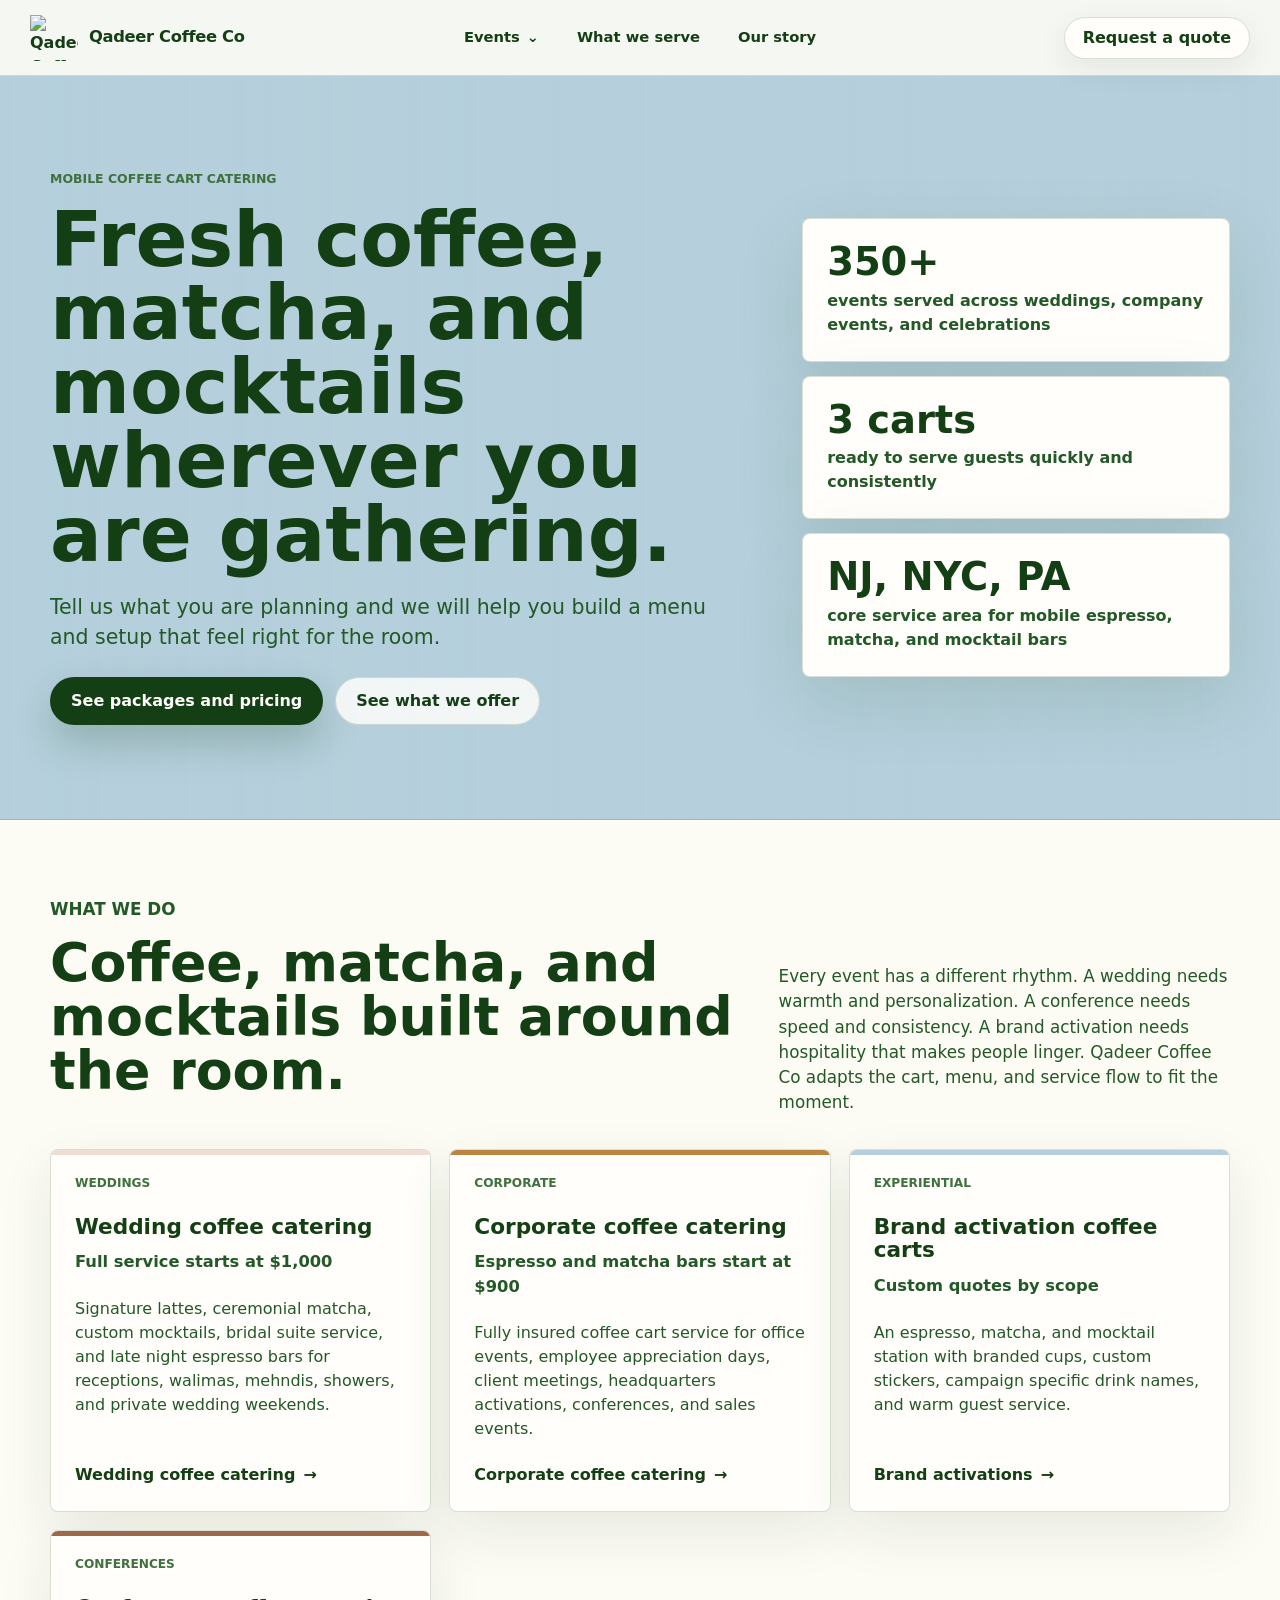
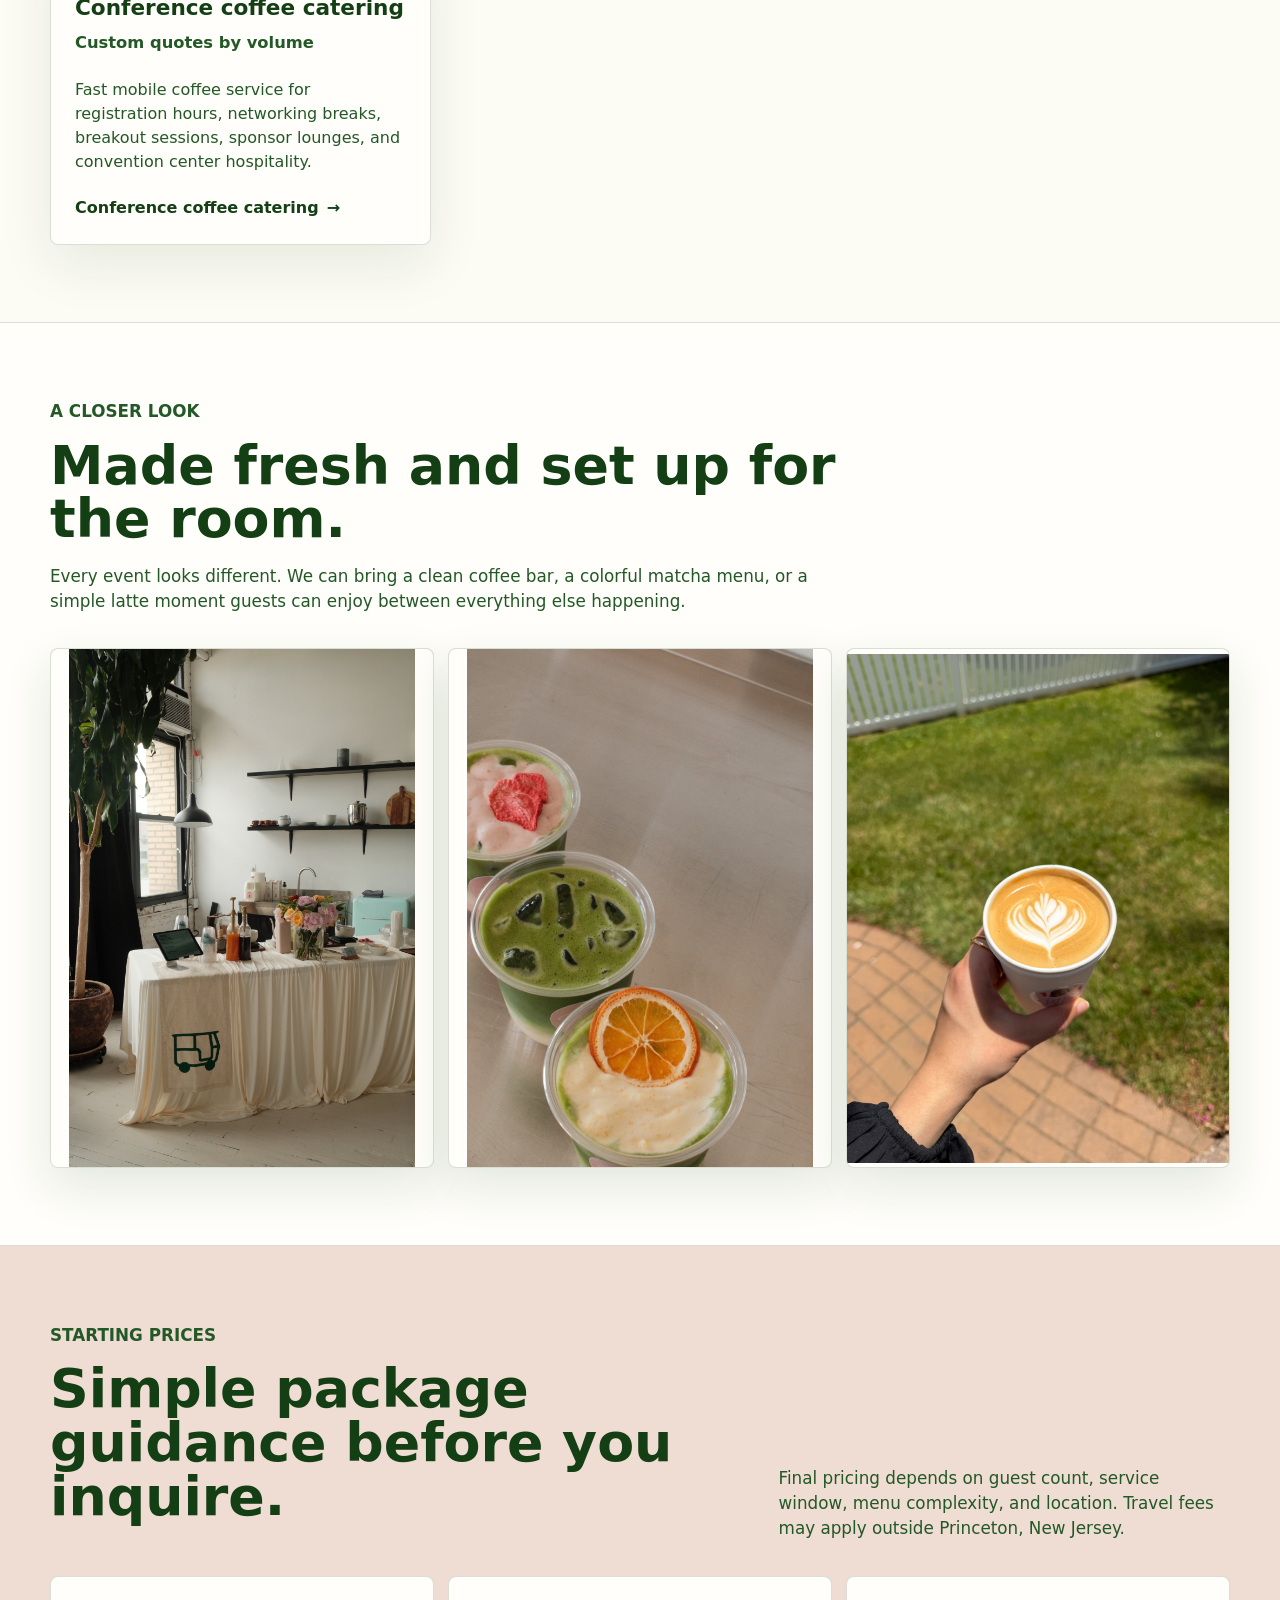
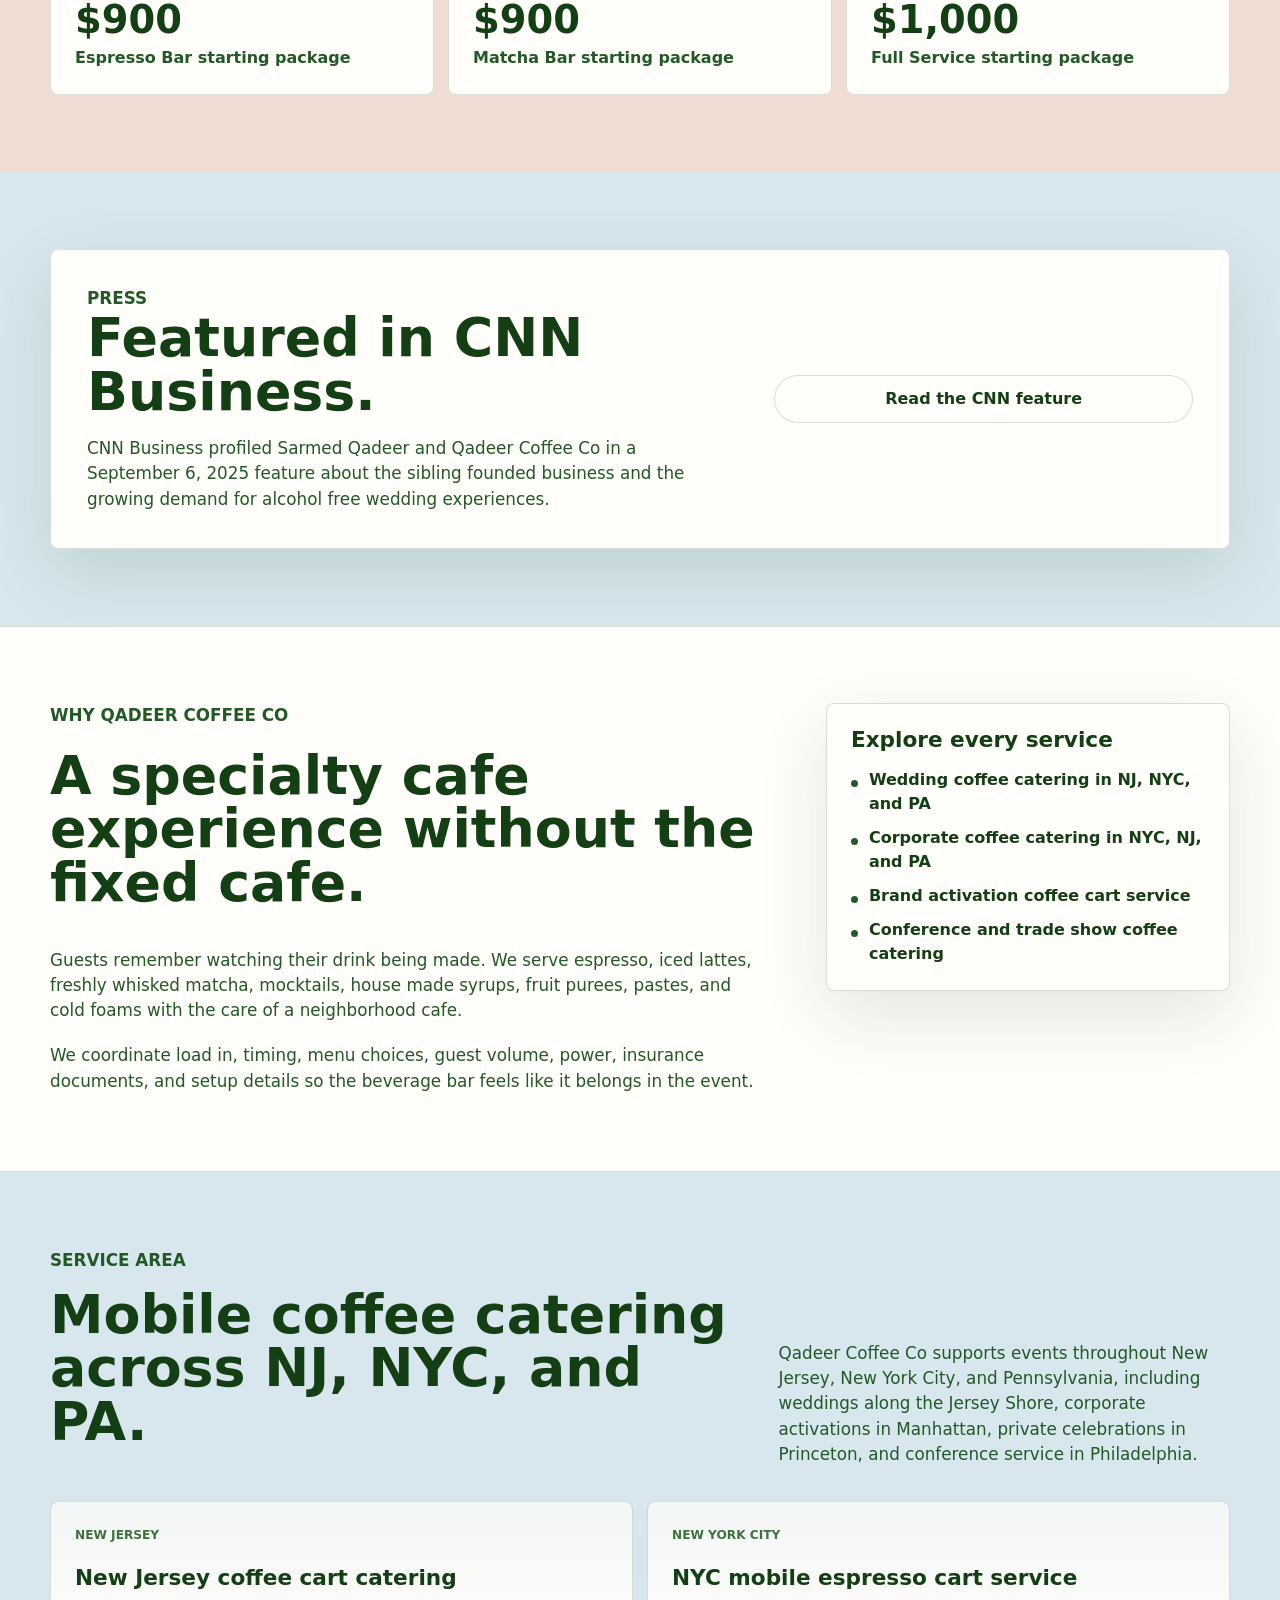
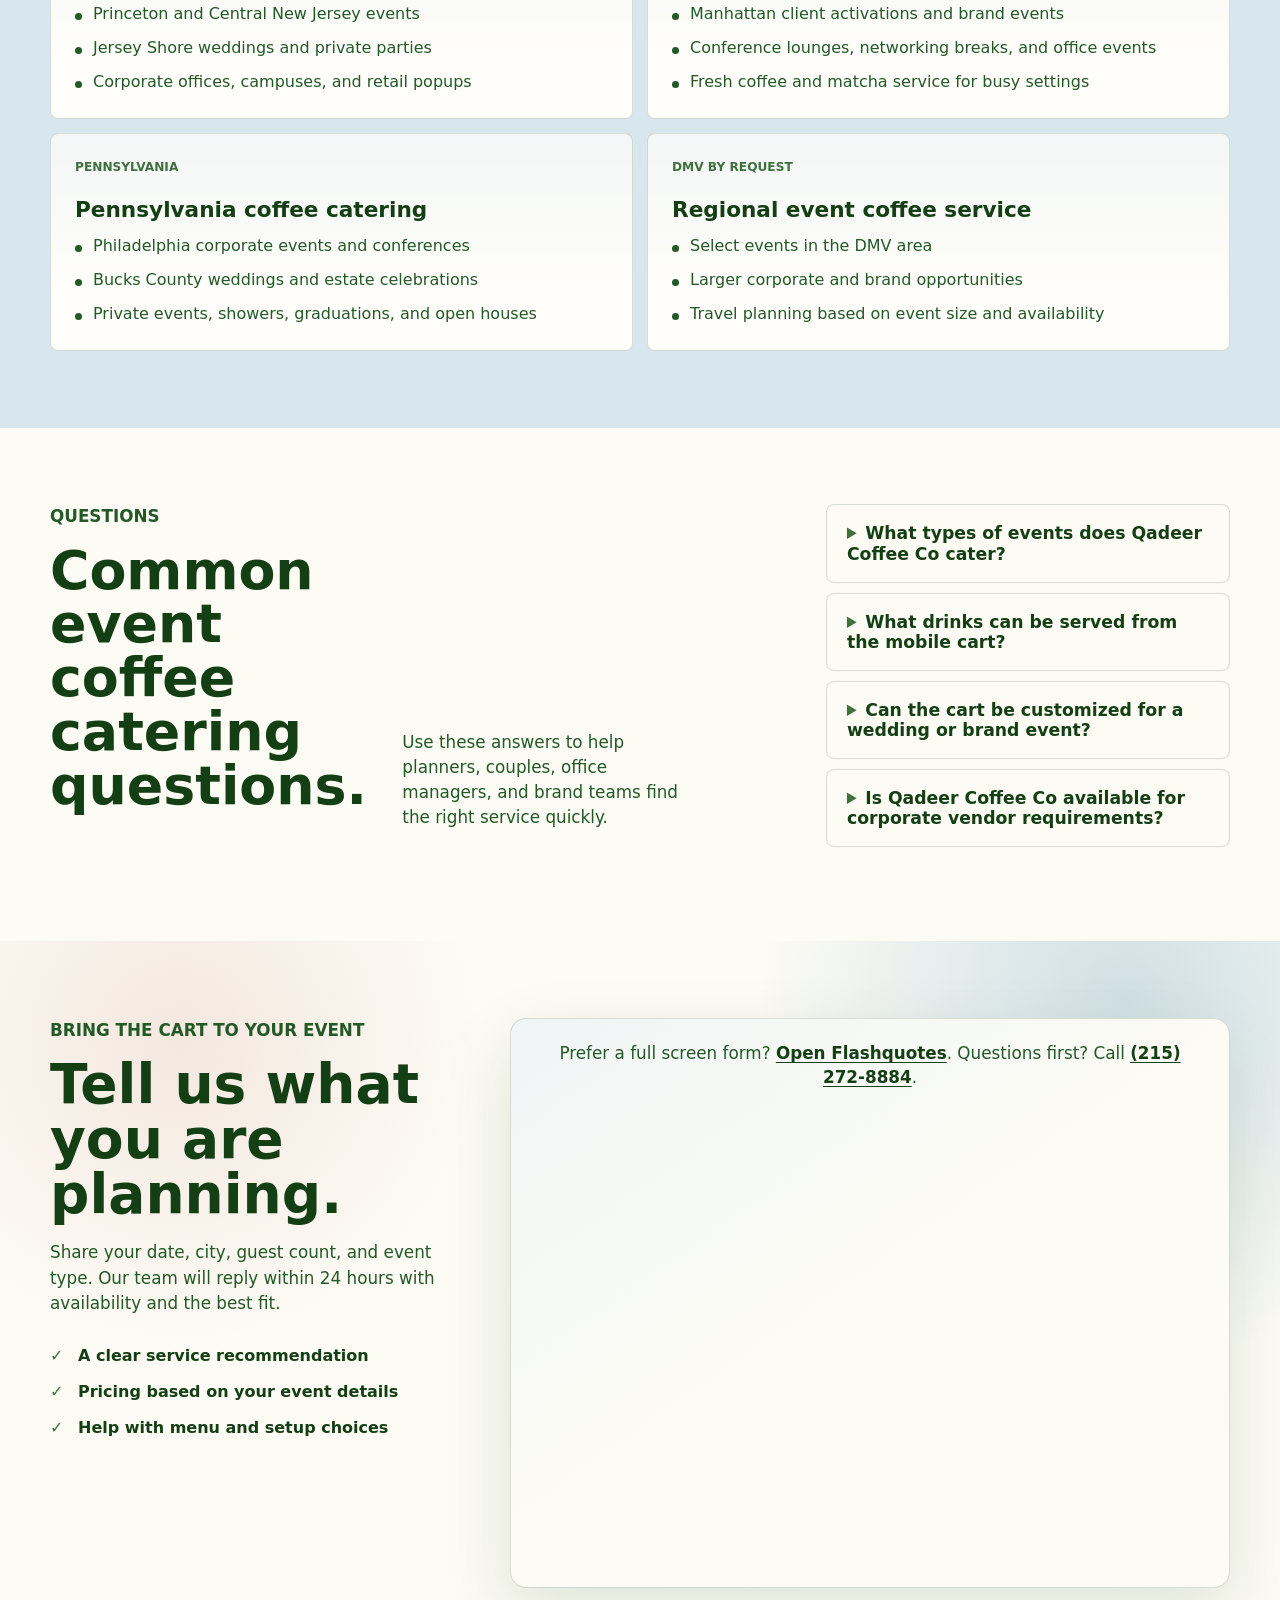
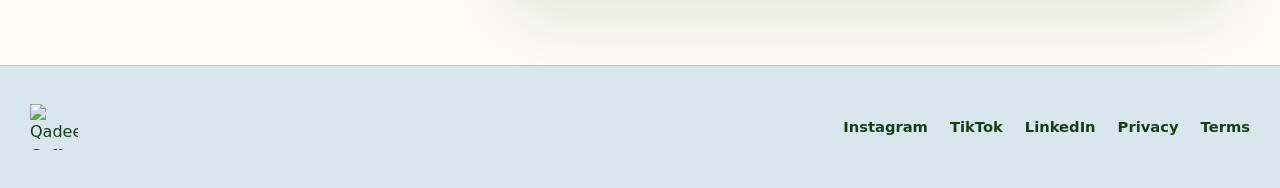
==== commit 256c5020: "Use official Flashquotes embed" ====
--- a/coffee-catering-services.html
+++ b/coffee-catering-services.html
@@ -356,7 +356,7 @@
             </ul>
           </div>
           <div class="booking-panel flashquotes-panel" data-flashquotes-embed data-quote-type="services">
-            <iframe class="flashquotes-frame" src="https://app.flashquotes.com/forms/public/quote/cmu6d1dsc000eid04pc006hyj" title="Coffee catering quote form" loading="eager"></iframe>
+            <script form-id="cmu6d1dsc000eid04pc006hyj" src="https://app.flashquotes.com/embed.js"></script>
             <noscript><a class="button button-primary" href="https://app.flashquotes.com/f/qhn9mn" data-lead-cta>Open the quote form</a></noscript>
             <p class="flashquotes-fallback">Prefer a full screen form? <a href="https://app.flashquotes.com/f/qhn9mn" data-lead-cta>Open Flashquotes</a>. Questions first? Call <a href="tel:+12152728884" data-phone-cta>(215) 272-8884</a>.</p>
           </div>
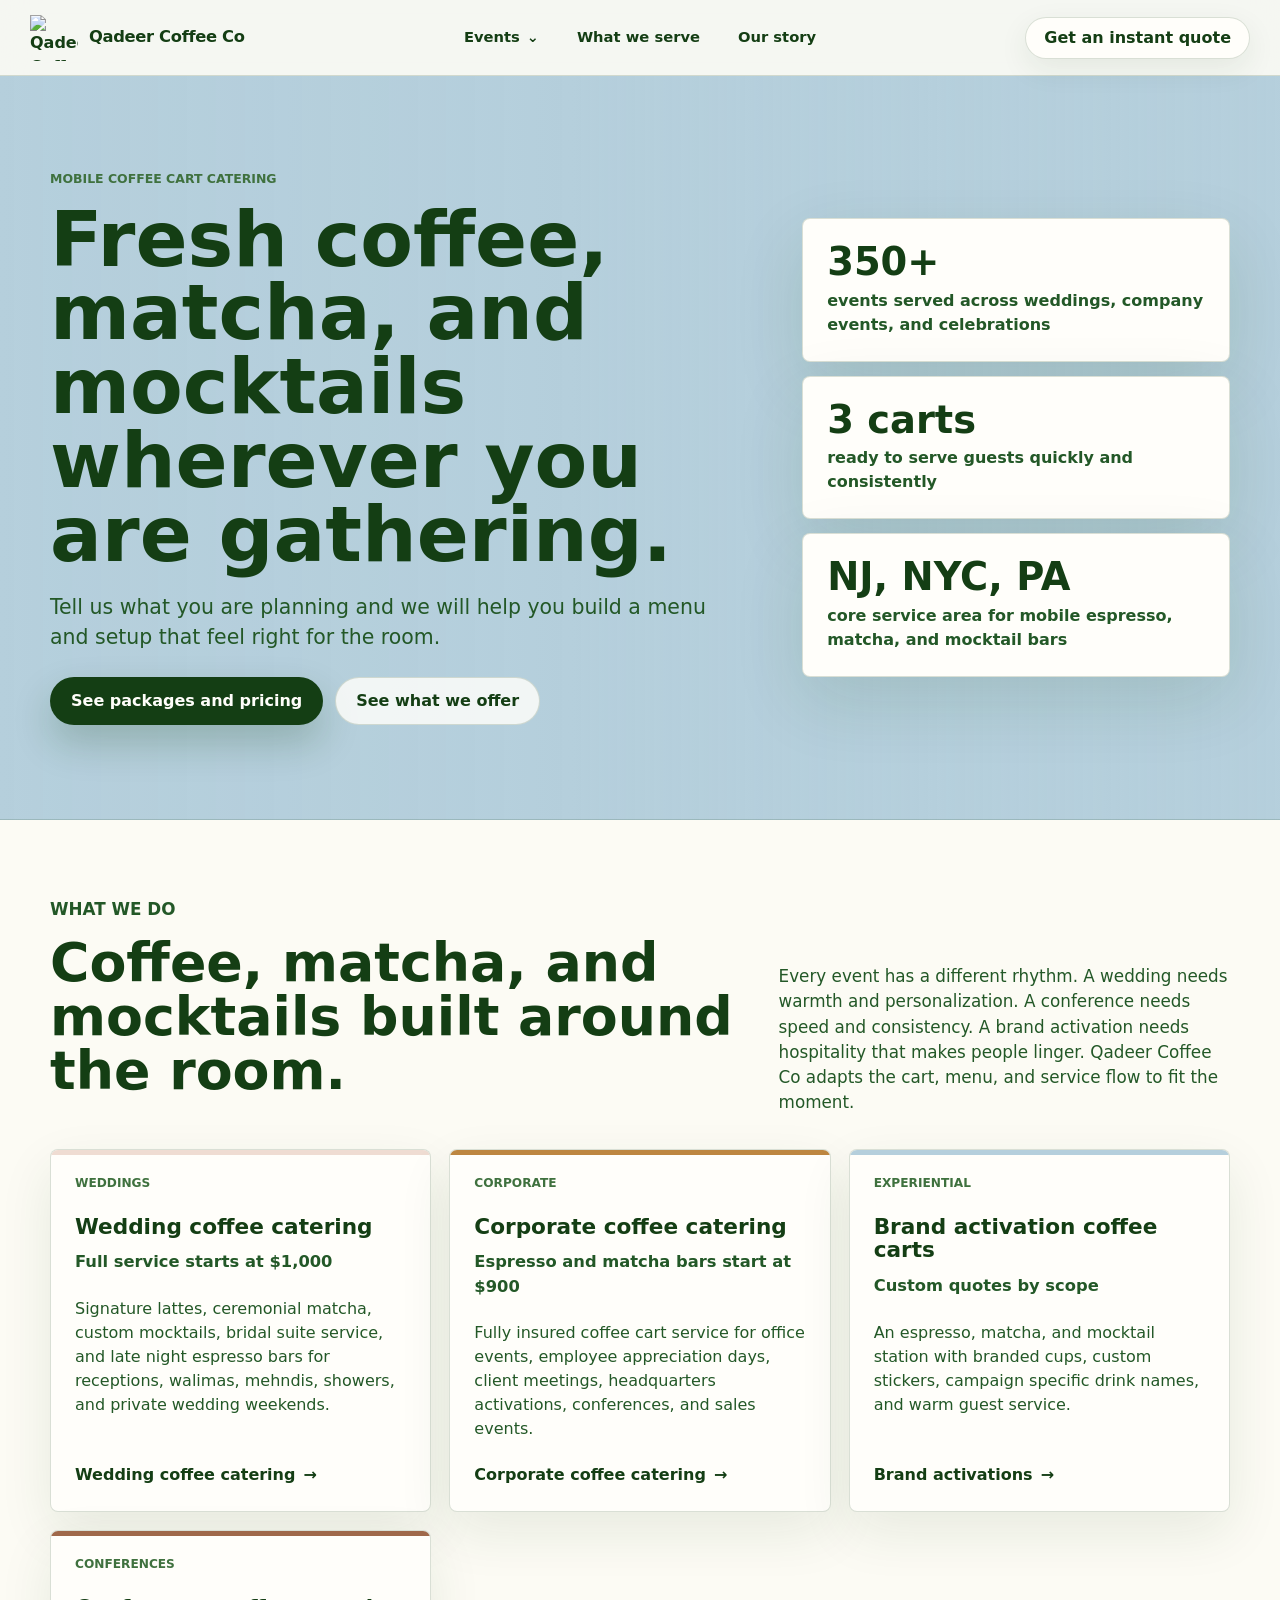
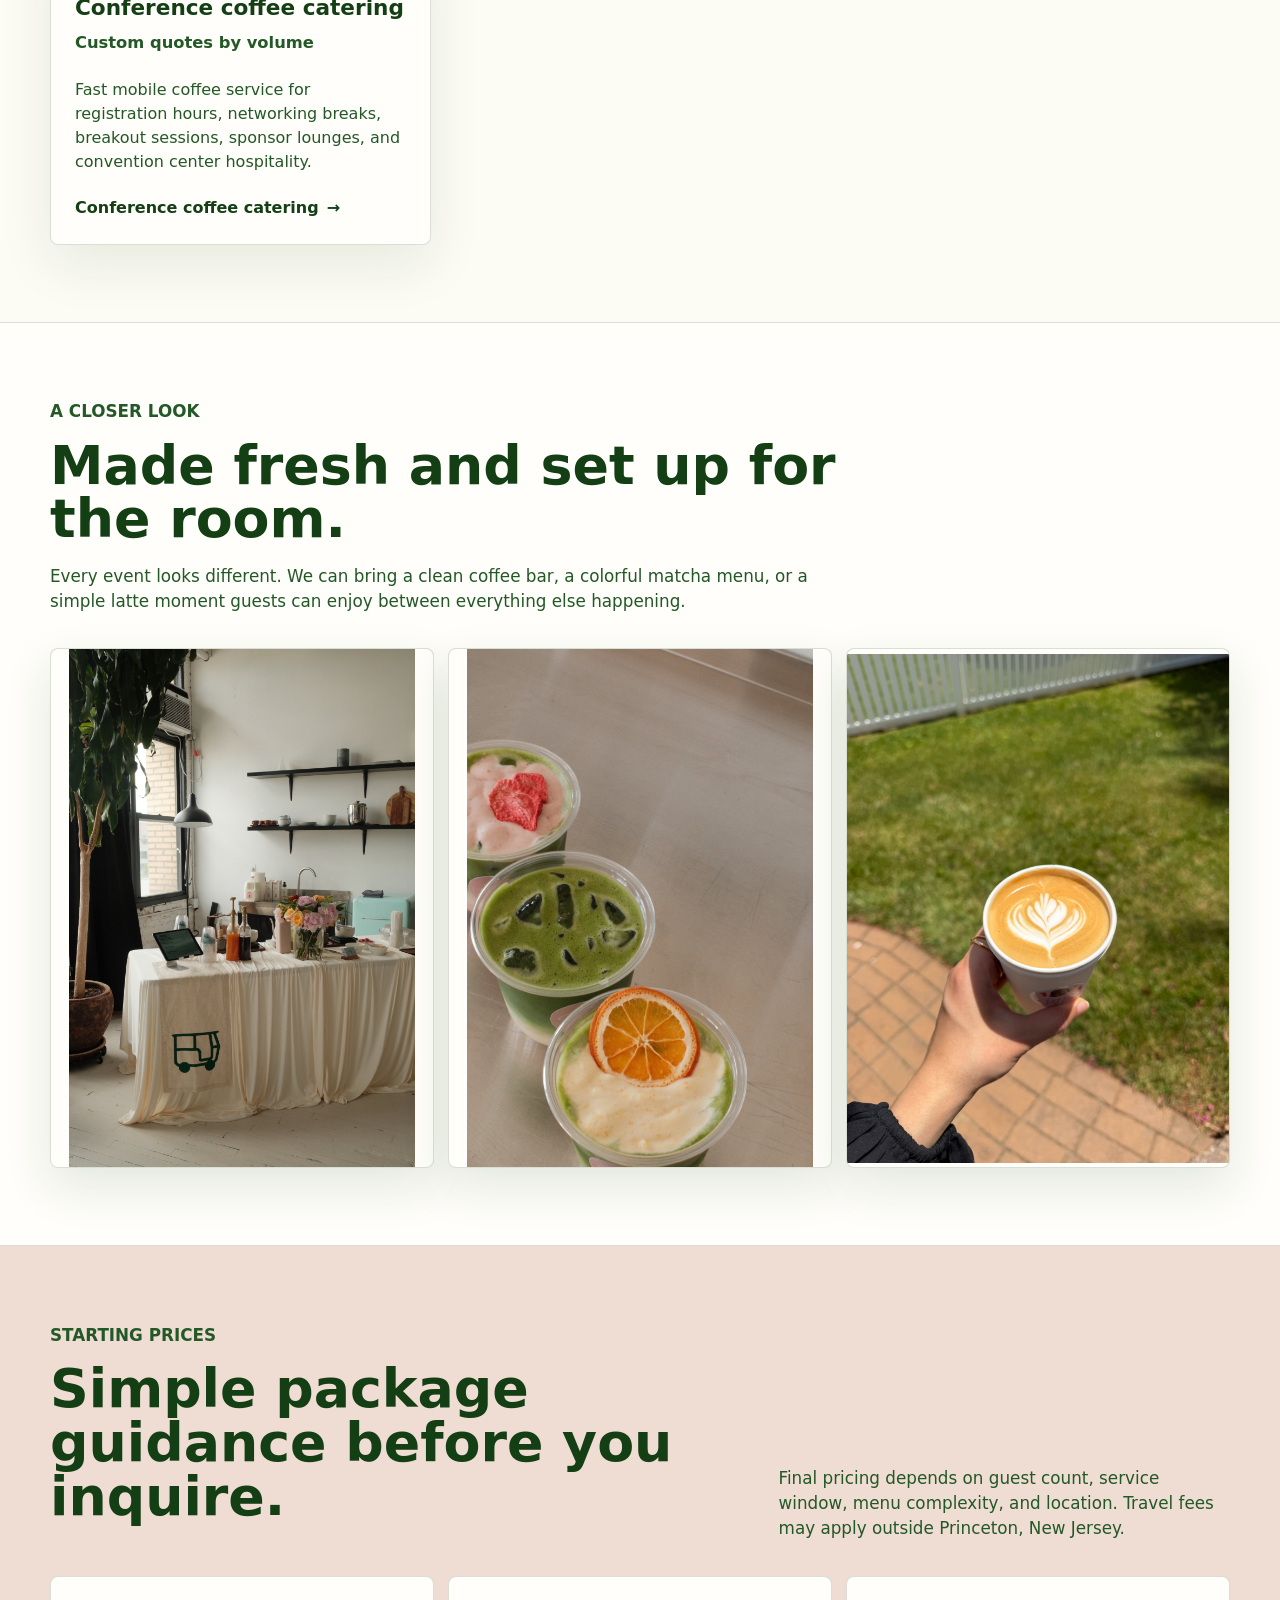
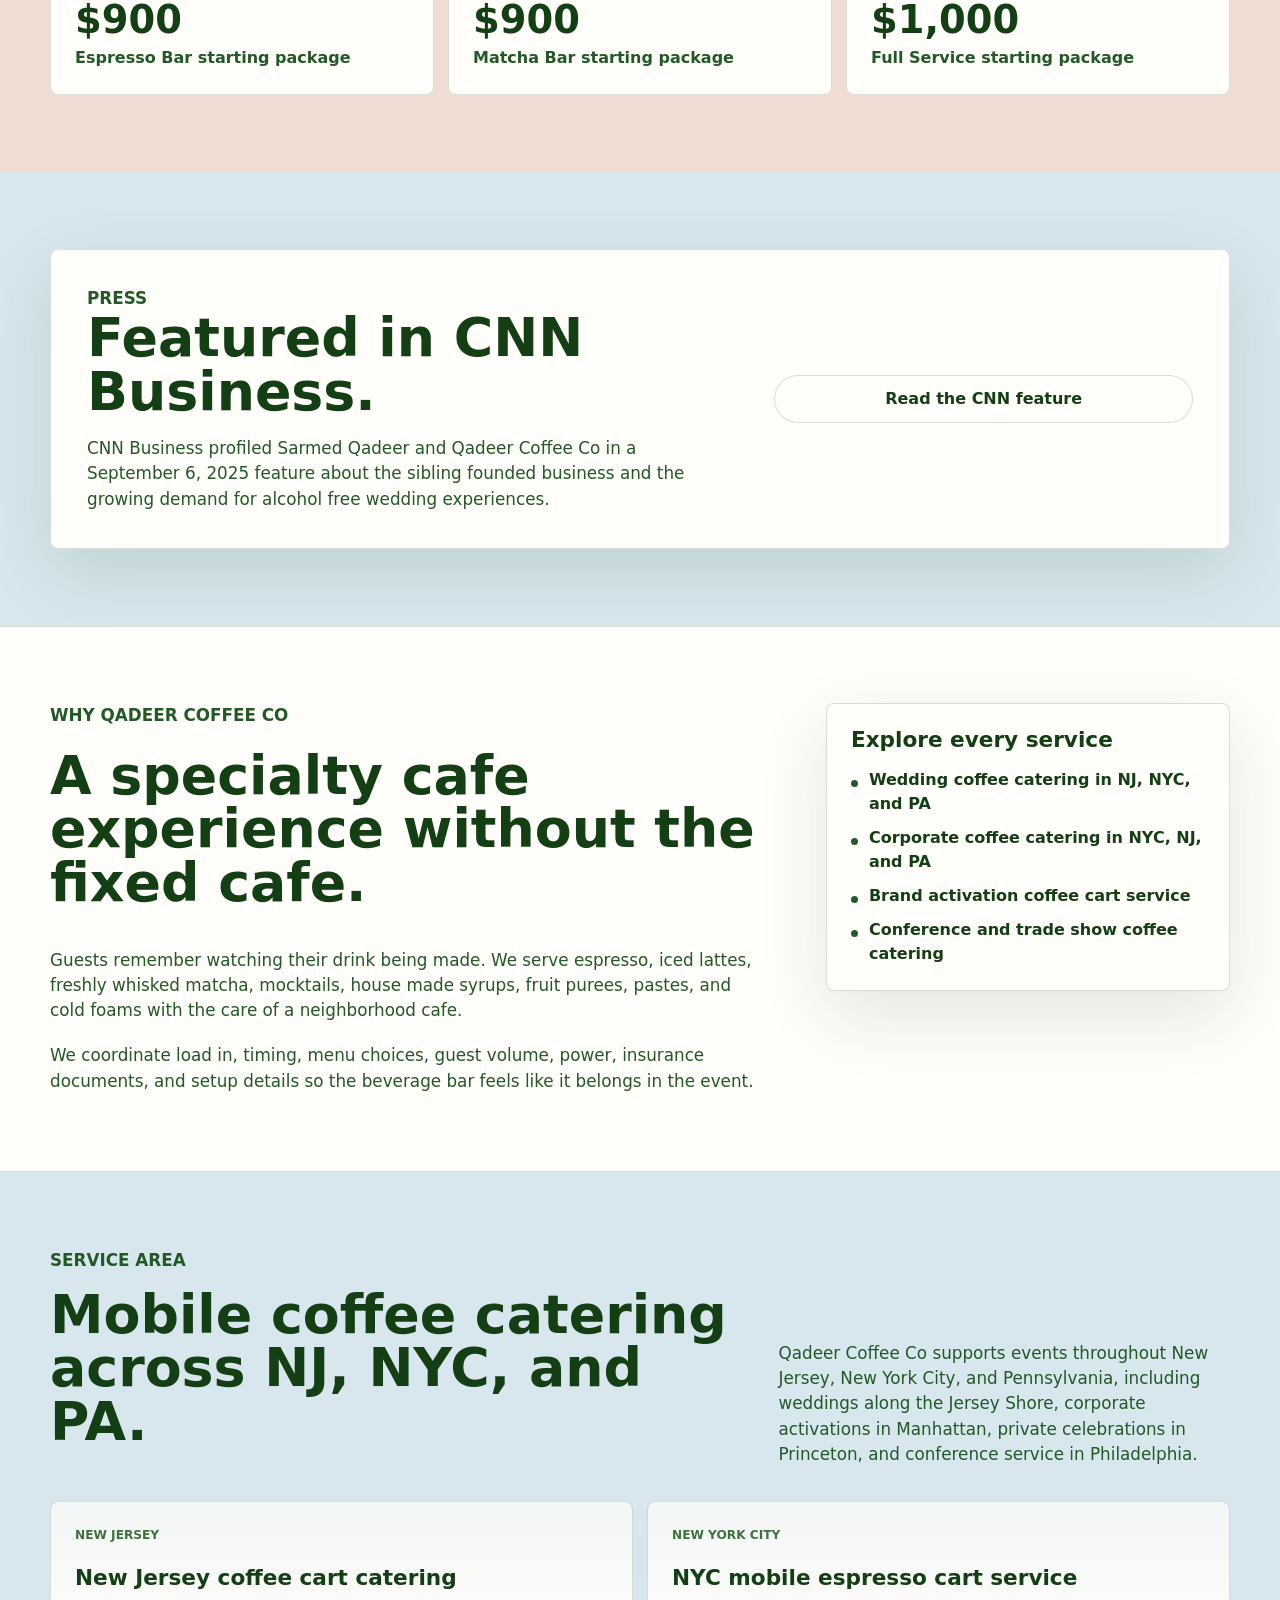
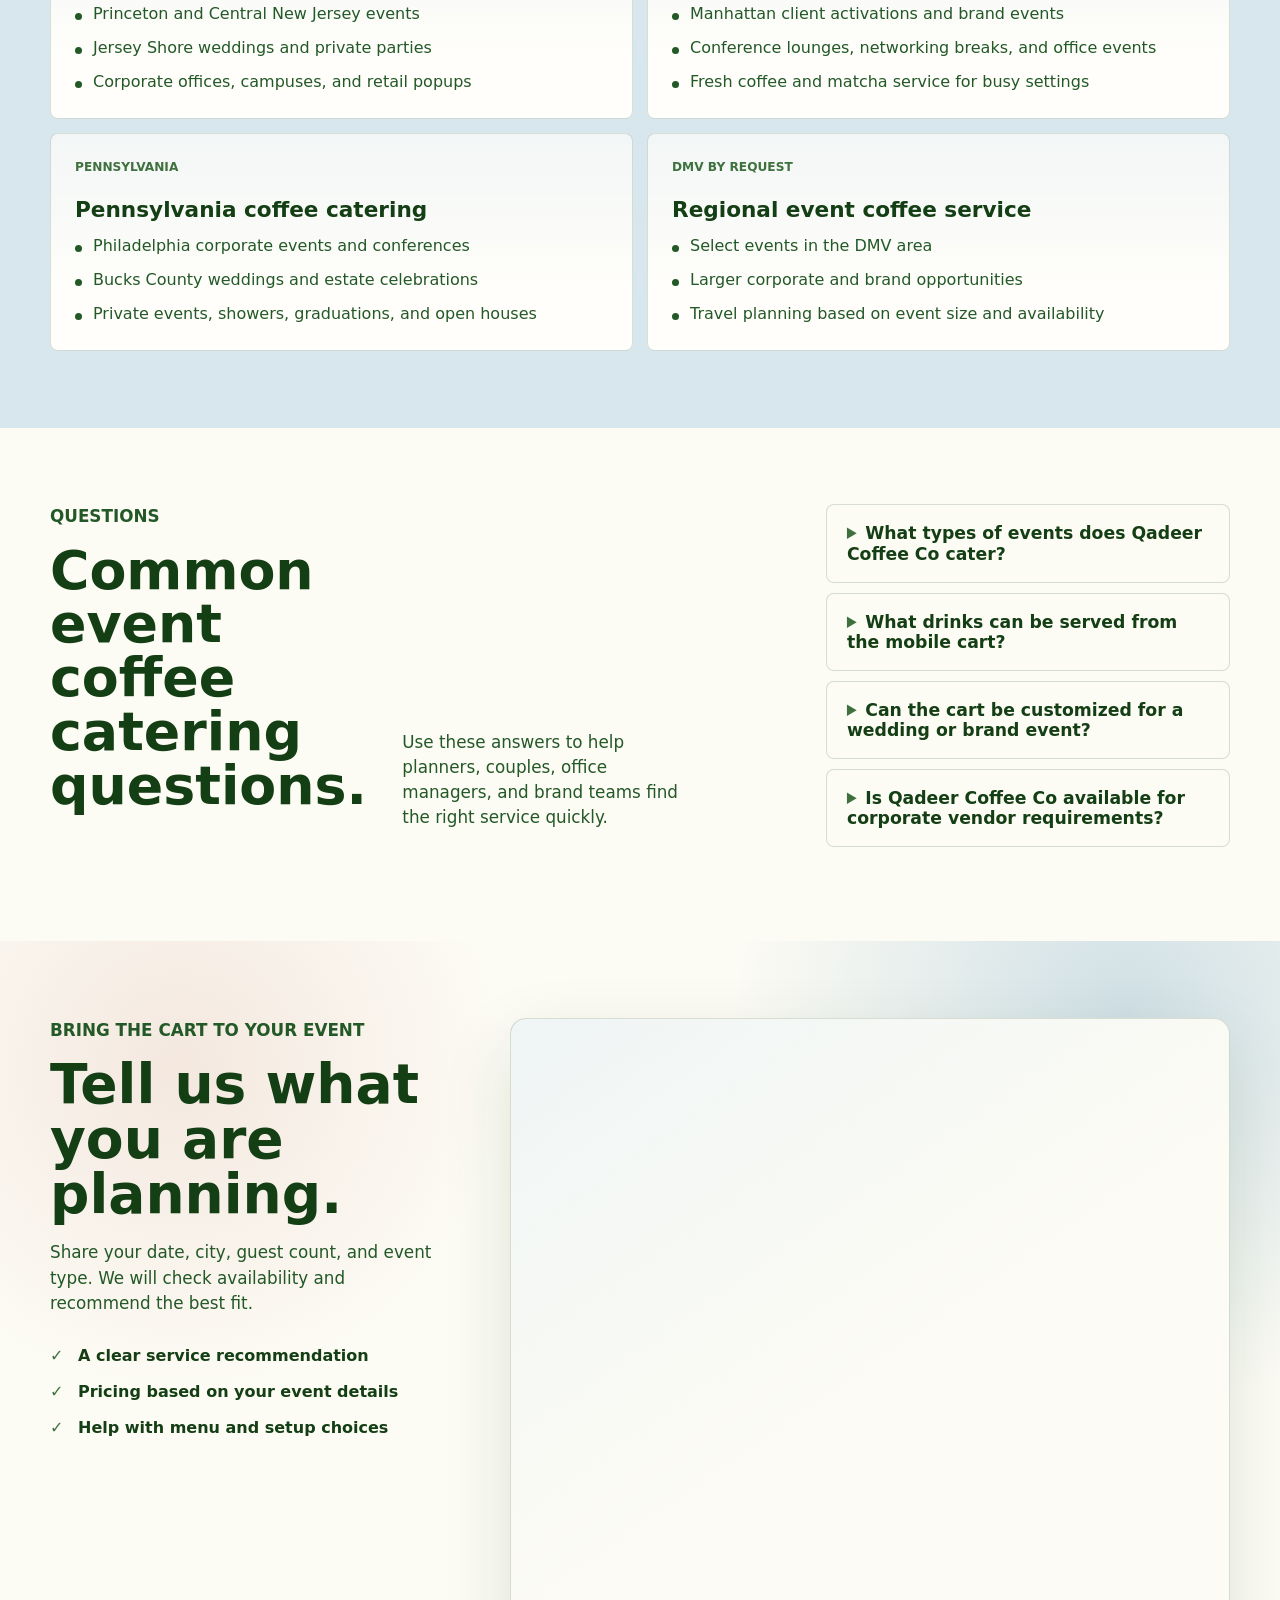
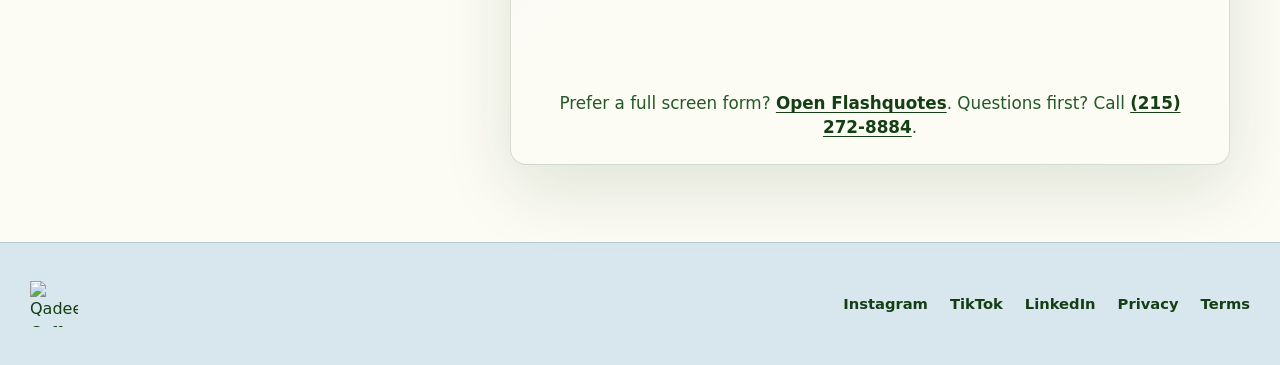
==== commit 30d13f57: "Add Google Tag Manager to every page" ====
--- a/coffee-catering-services.html
+++ b/coffee-catering-services.html
@@ -14,6 +14,8 @@
     <meta property="og:url" content="https://qadeercoffee.co/coffee-catering-services.html">
     <meta property="og:image" content="https://qadeercoffee.co/assets/corporate-event-bar.jpg">
     <meta name="twitter:card" content="summary_large_image">
+    <!-- Google Tag Manager -->
+    <script async src="https://www.googletagmanager.com/gtm.js?id=GTM-NJFBH4J6"></script>
     <!-- Google tag (gtag.js) -->
     <script async src="https://www.googletagmanager.com/gtag/js?id=G-YESCRDH3H0"></script>
     <script>
@@ -25,7 +27,7 @@
         gtag("config", "AW-18470423573");
       }
     </script>
-    <script src="analytics-events.js?v=flashquotes-conversion-20261001" defer></script>
+    <script src="analytics-events.js?v=lead-funnel-20260928" defer></script>
     <link rel="stylesheet" href="styles.css?v=lead-funnel-20260928">
     <script type="application/ld+json">
       {
@@ -115,7 +117,7 @@
           <a href="index.html#packages">What we serve</a>
           <a href="index.html#story">Our story</a>
         </nav>
-        <a class="header-cta" href="#inquiry" data-lead-cta>Request a quote</a>
+        <a class="header-cta" href="#inquiry" data-lead-cta>Get an instant quote</a>
       </div>
     </header>
 
@@ -348,7 +350,7 @@
           <div class="contact-heading">
             <p class="eyebrow">Bring the cart to your event</p>
             <h2 id="service-inquiry-title">Tell us what you are planning.</h2>
-            <p>Share your date, city, guest count, and event type. Our team will reply within 24 hours with availability and the best fit.</p>
+            <p>Share your date, city, guest count, and event type. We will check availability and recommend the best fit.</p>
             <ul class="inquiry-reassurance" aria-label="What happens next">
               <li>A clear service recommendation</li>
               <li>Pricing based on your event details</li>
@@ -356,7 +358,7 @@
             </ul>
           </div>
           <div class="booking-panel flashquotes-panel" data-flashquotes-embed data-quote-type="services">
-            <script form-id="cmu6d1dsc000eid04pc006hyj" src="https://app.flashquotes.com/embed.js"></script>
+            <iframe class="flashquotes-frame" src="https://app.flashquotes.com/forms/public/quote/cmu6d1dsc000eid04pc006hyj" title="Coffee catering quote form" loading="eager"></iframe>
             <noscript><a class="button button-primary" href="https://app.flashquotes.com/f/qhn9mn" data-lead-cta>Open the quote form</a></noscript>
             <p class="flashquotes-fallback">Prefer a full screen form? <a href="https://app.flashquotes.com/f/qhn9mn" data-lead-cta>Open Flashquotes</a>. Questions first? Call <a href="tel:+12152728884" data-phone-cta>(215) 272-8884</a>.</p>
           </div>
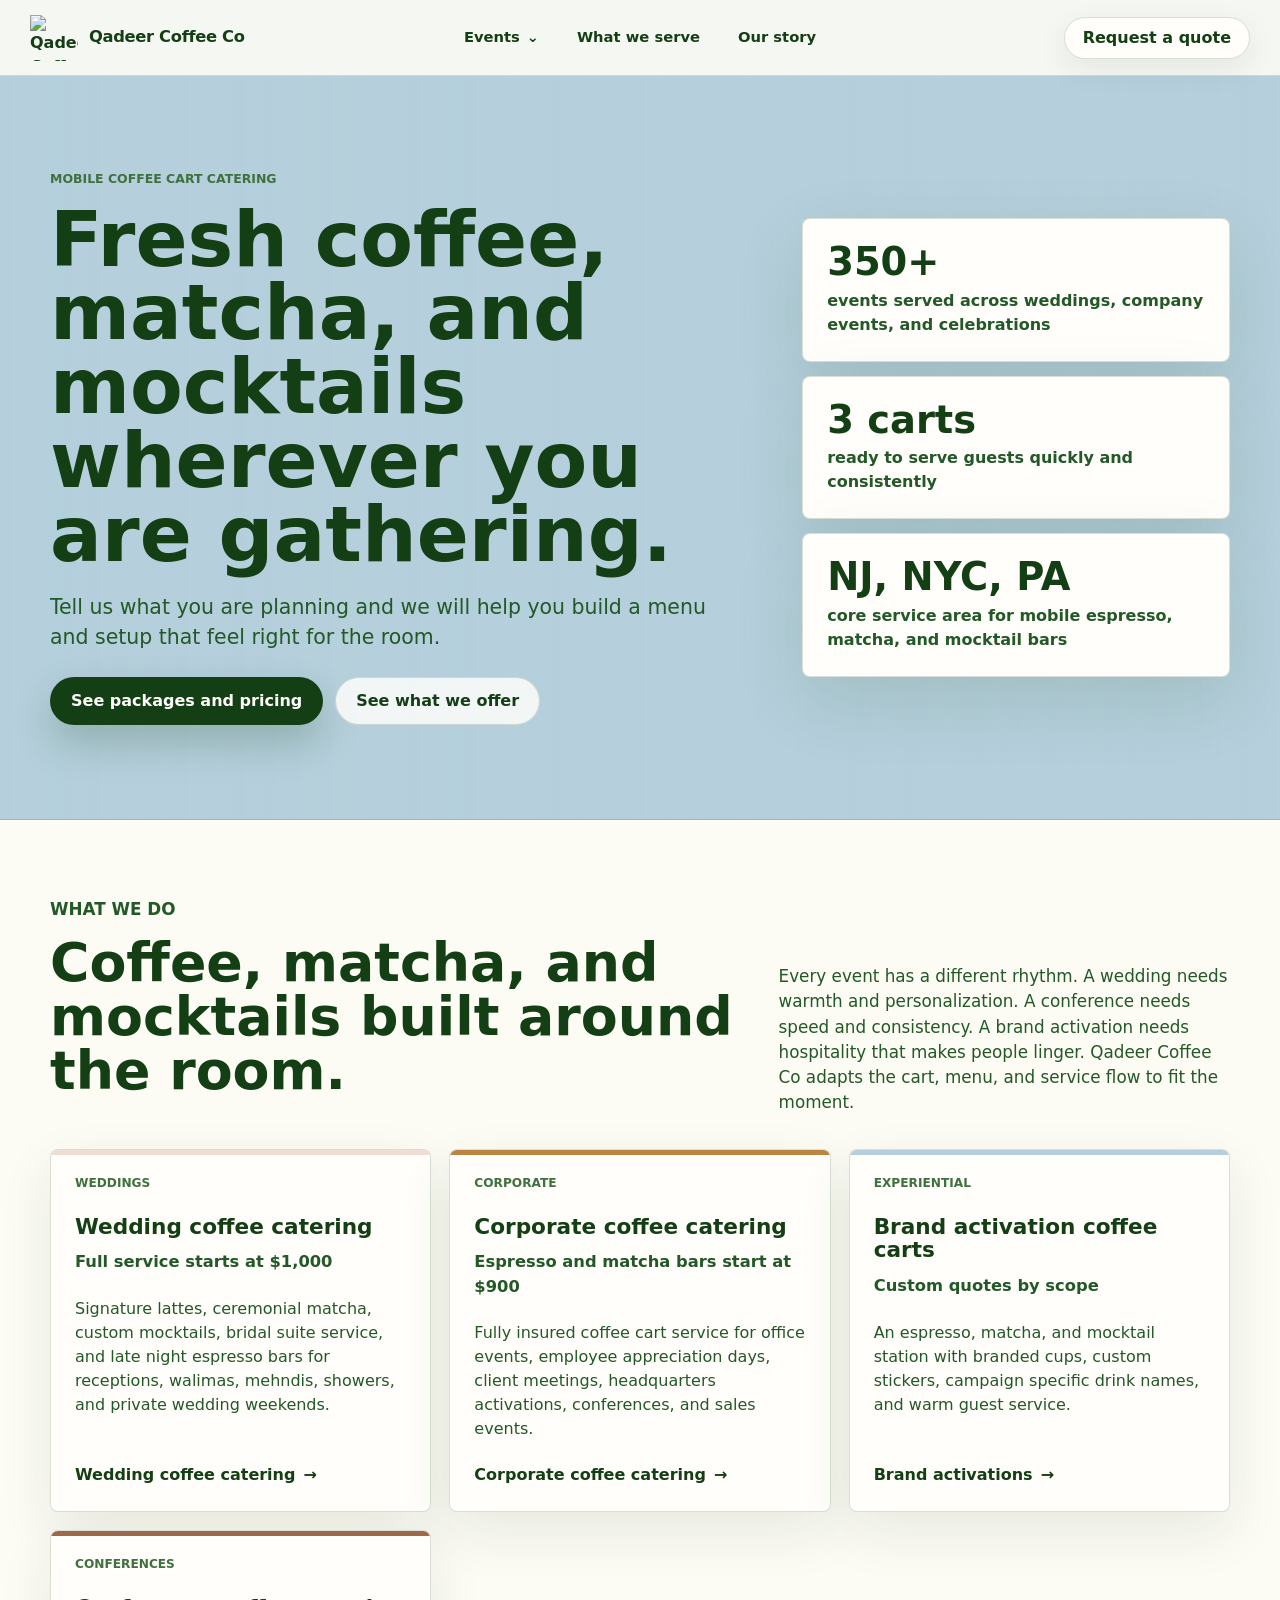
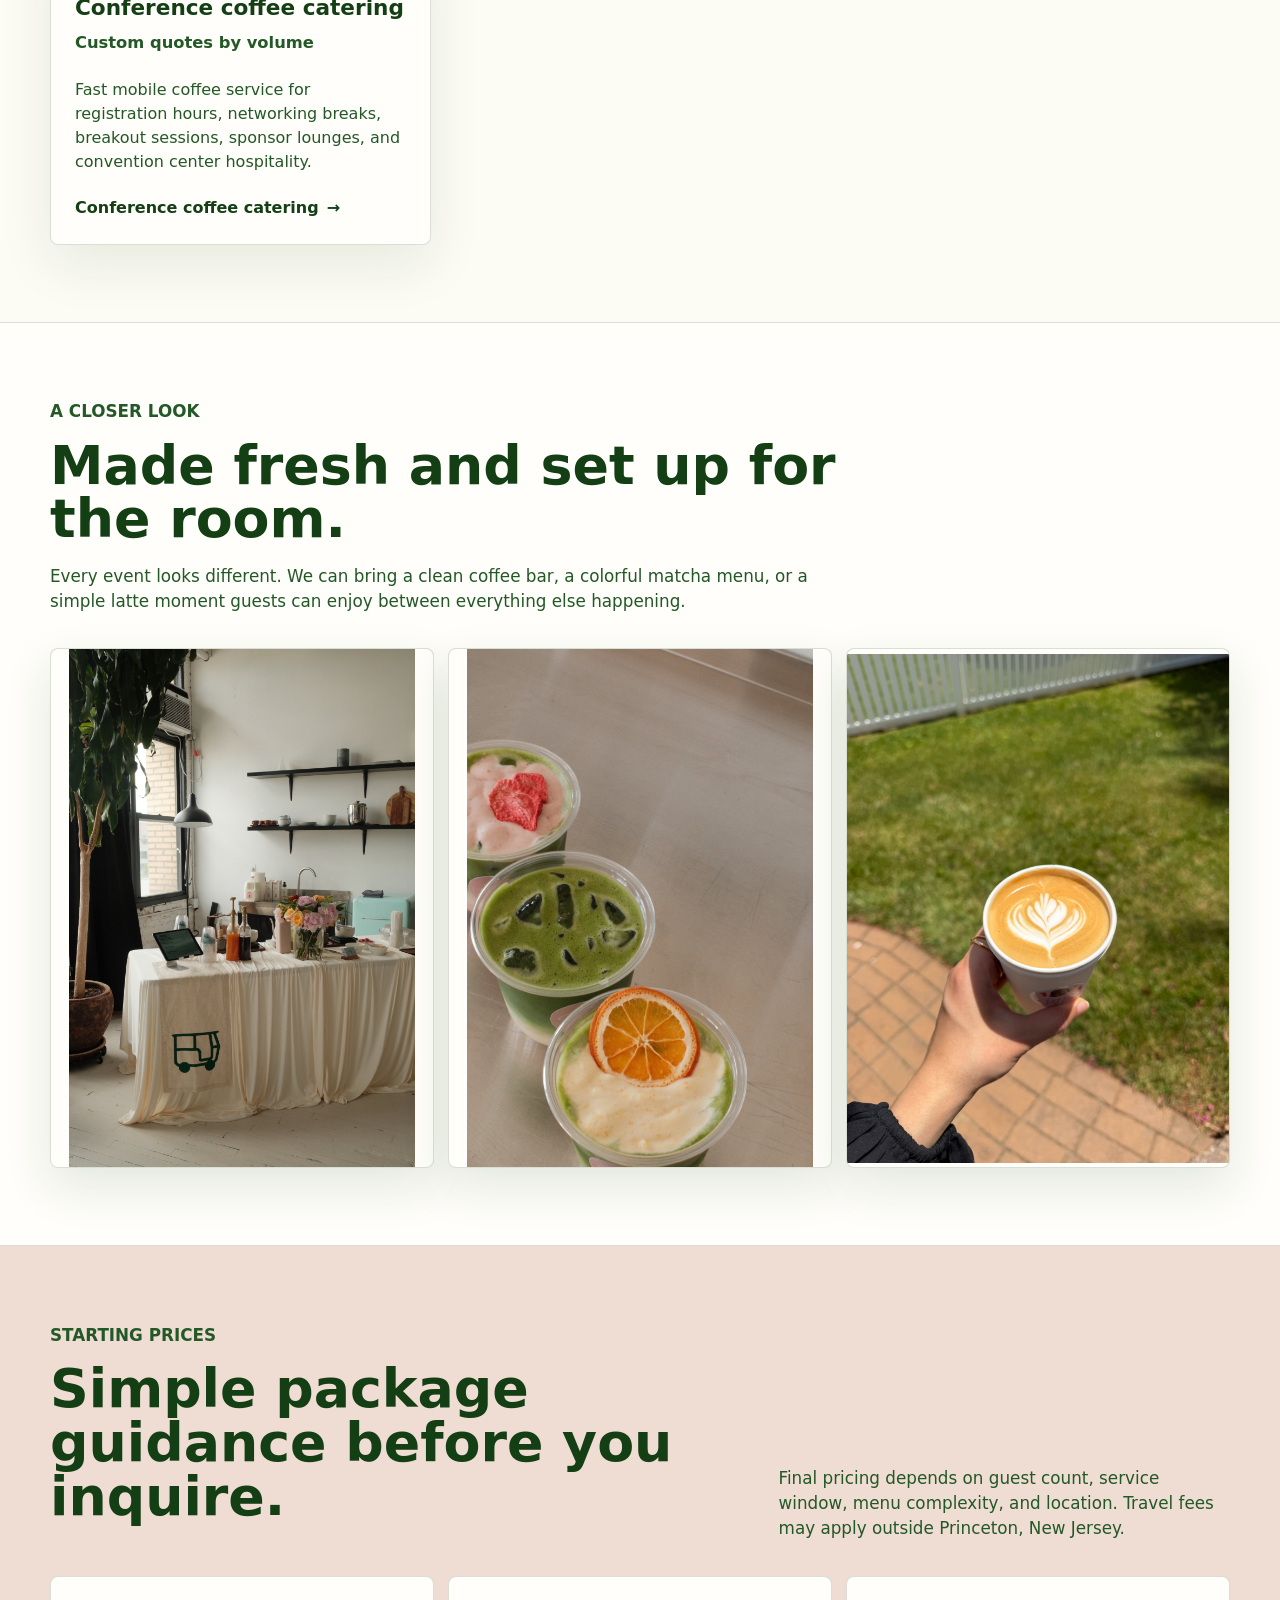
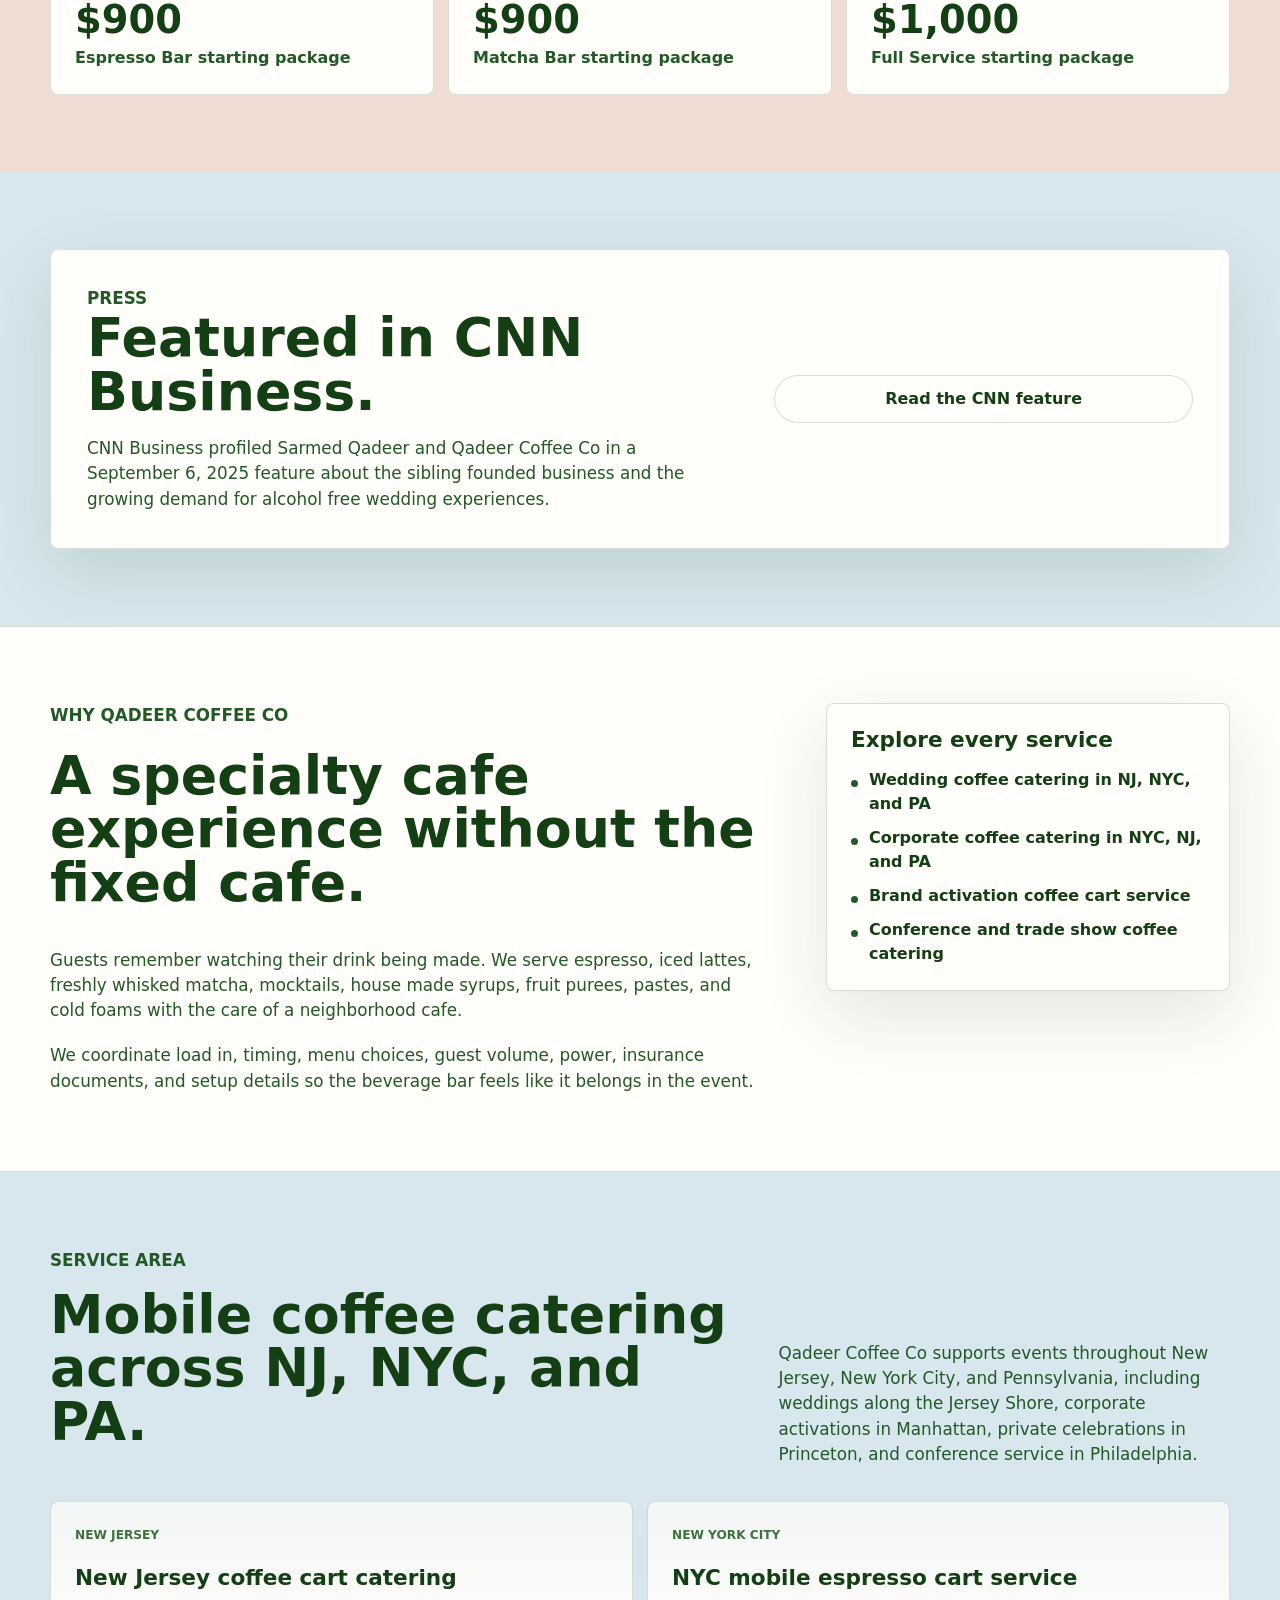
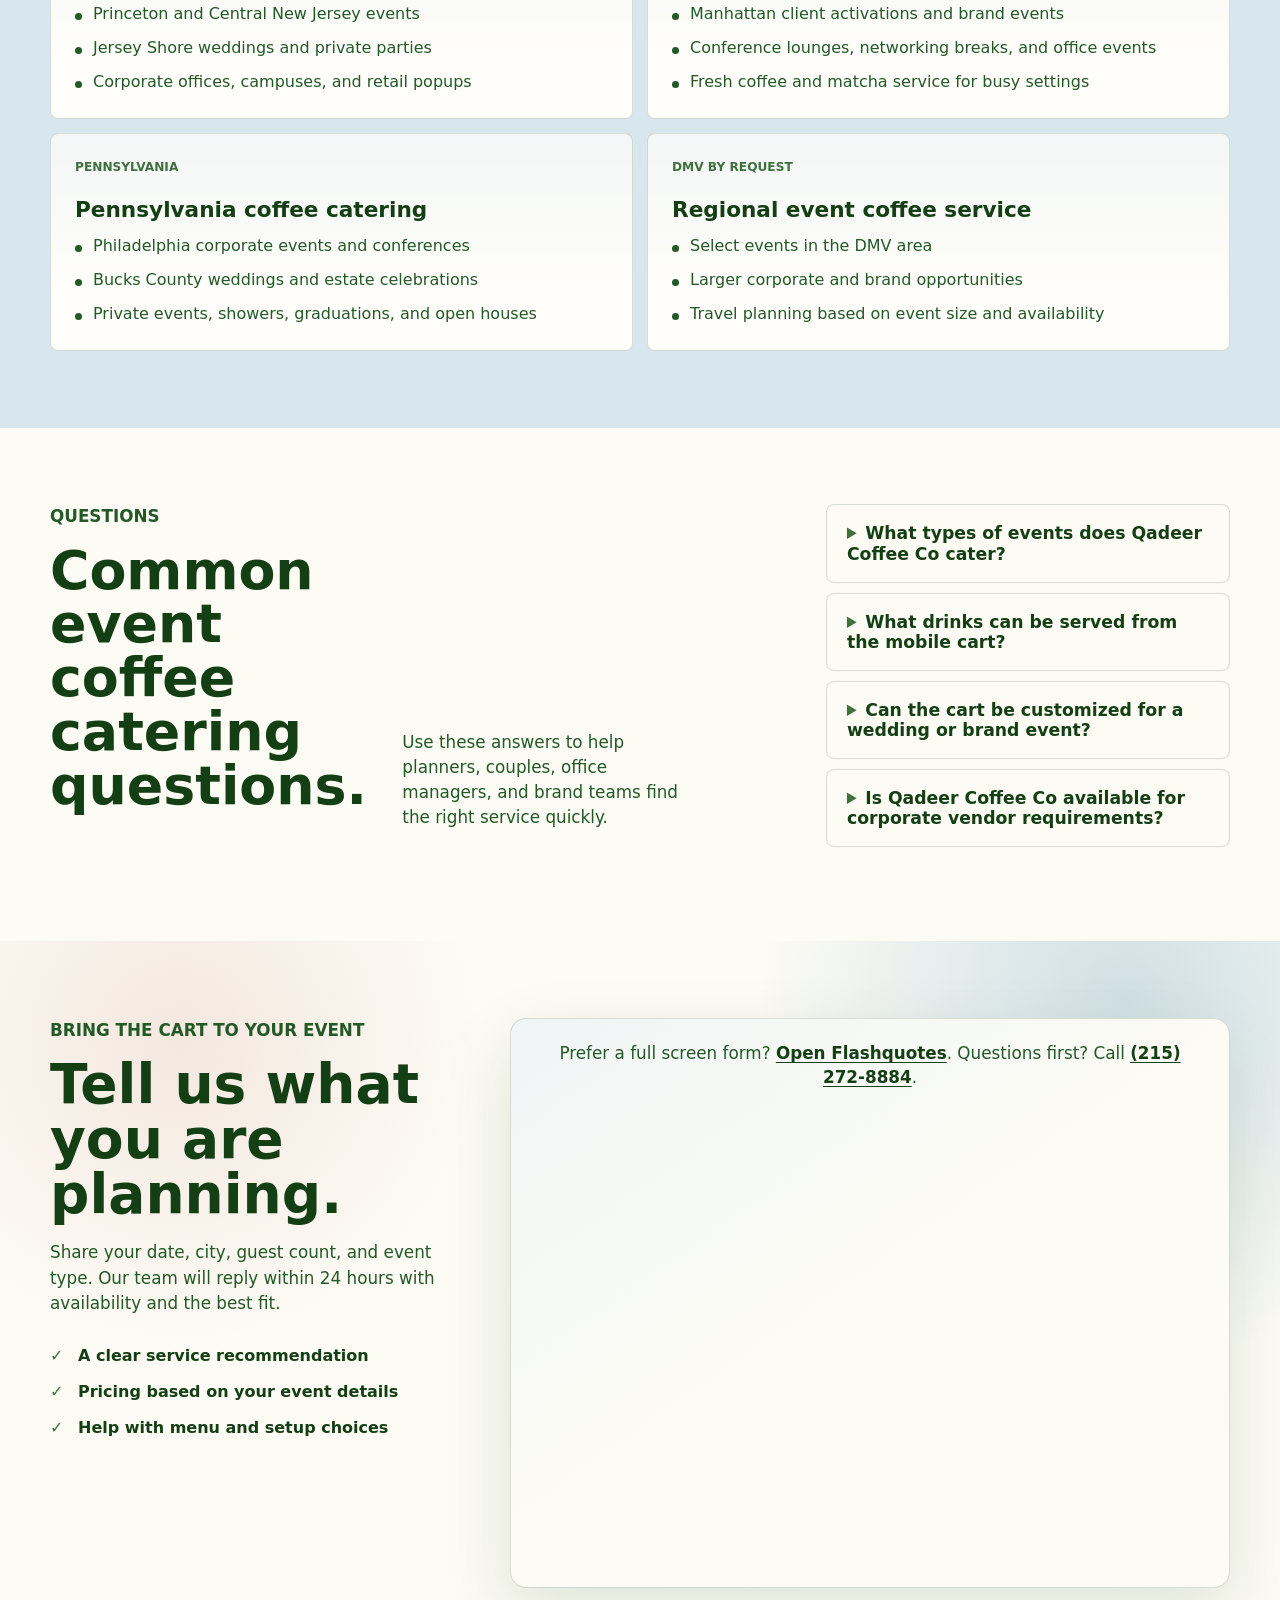
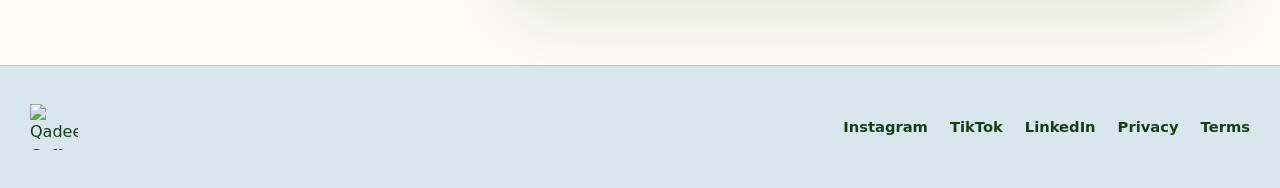
==== commit ec6b8152: "Add Google Tag Manager to every page" ====
--- a/coffee-catering-services.html
+++ b/coffee-catering-services.html
@@ -27,7 +27,7 @@
         gtag("config", "AW-18470423573");
       }
     </script>
-    <script src="analytics-events.js?v=lead-funnel-20260928" defer></script>
+    <script src="analytics-events.js?v=flashquotes-conversion-20261001" defer></script>
     <link rel="stylesheet" href="styles.css?v=lead-funnel-20260928">
     <script type="application/ld+json">
       {
@@ -117,7 +117,7 @@
           <a href="index.html#packages">What we serve</a>
           <a href="index.html#story">Our story</a>
         </nav>
-        <a class="header-cta" href="#inquiry" data-lead-cta>Get an instant quote</a>
+        <a class="header-cta" href="#inquiry" data-lead-cta>Request a quote</a>
       </div>
     </header>
 
@@ -350,7 +350,7 @@
           <div class="contact-heading">
             <p class="eyebrow">Bring the cart to your event</p>
             <h2 id="service-inquiry-title">Tell us what you are planning.</h2>
-            <p>Share your date, city, guest count, and event type. We will check availability and recommend the best fit.</p>
+            <p>Share your date, city, guest count, and event type. Our team will reply within 24 hours with availability and the best fit.</p>
             <ul class="inquiry-reassurance" aria-label="What happens next">
               <li>A clear service recommendation</li>
               <li>Pricing based on your event details</li>
@@ -358,7 +358,7 @@
             </ul>
           </div>
           <div class="booking-panel flashquotes-panel" data-flashquotes-embed data-quote-type="services">
-            <iframe class="flashquotes-frame" src="https://app.flashquotes.com/forms/public/quote/cmu6d1dsc000eid04pc006hyj" title="Coffee catering quote form" loading="eager"></iframe>
+            <script form-id="cmu6d1dsc000eid04pc006hyj" src="https://app.flashquotes.com/embed.js"></script>
             <noscript><a class="button button-primary" href="https://app.flashquotes.com/f/qhn9mn" data-lead-cta>Open the quote form</a></noscript>
             <p class="flashquotes-fallback">Prefer a full screen form? <a href="https://app.flashquotes.com/f/qhn9mn" data-lead-cta>Open Flashquotes</a>. Questions first? Call <a href="tel:+12152728884" data-phone-cta>(215) 272-8884</a>.</p>
           </div>
